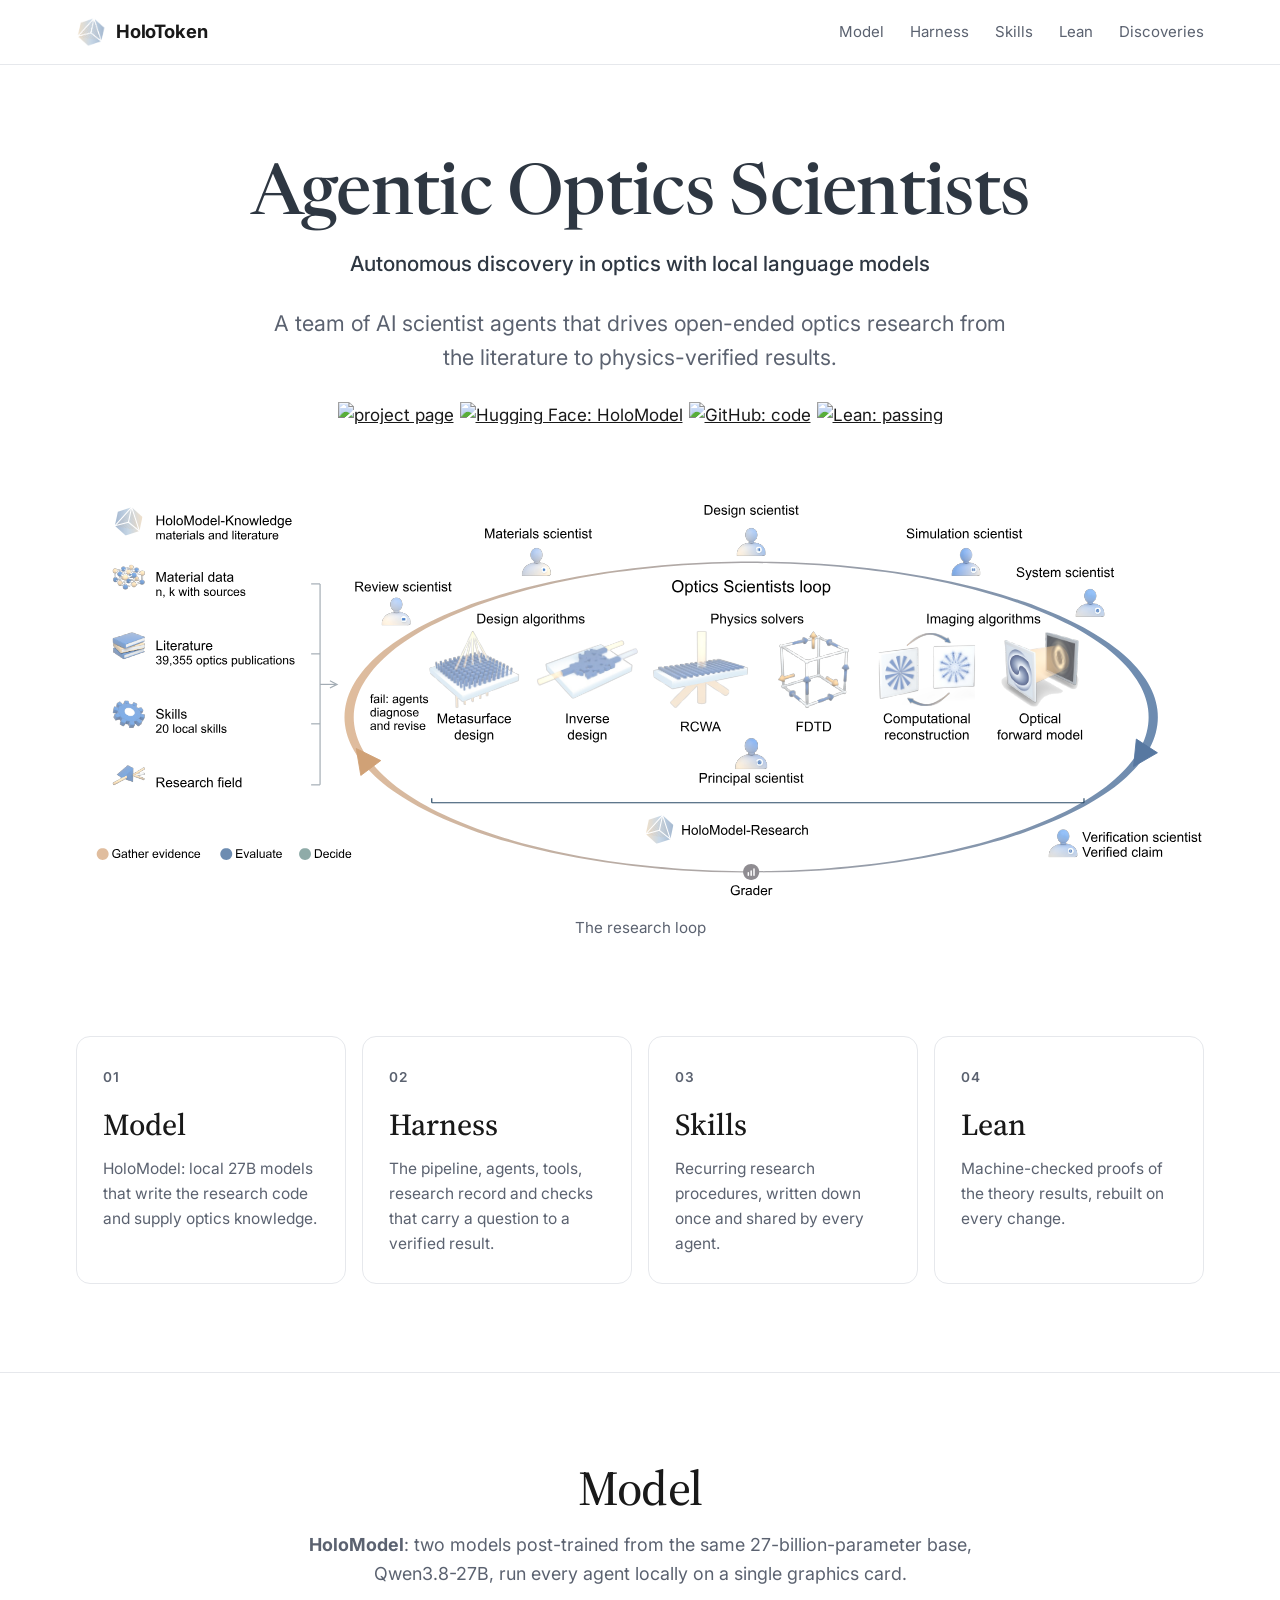
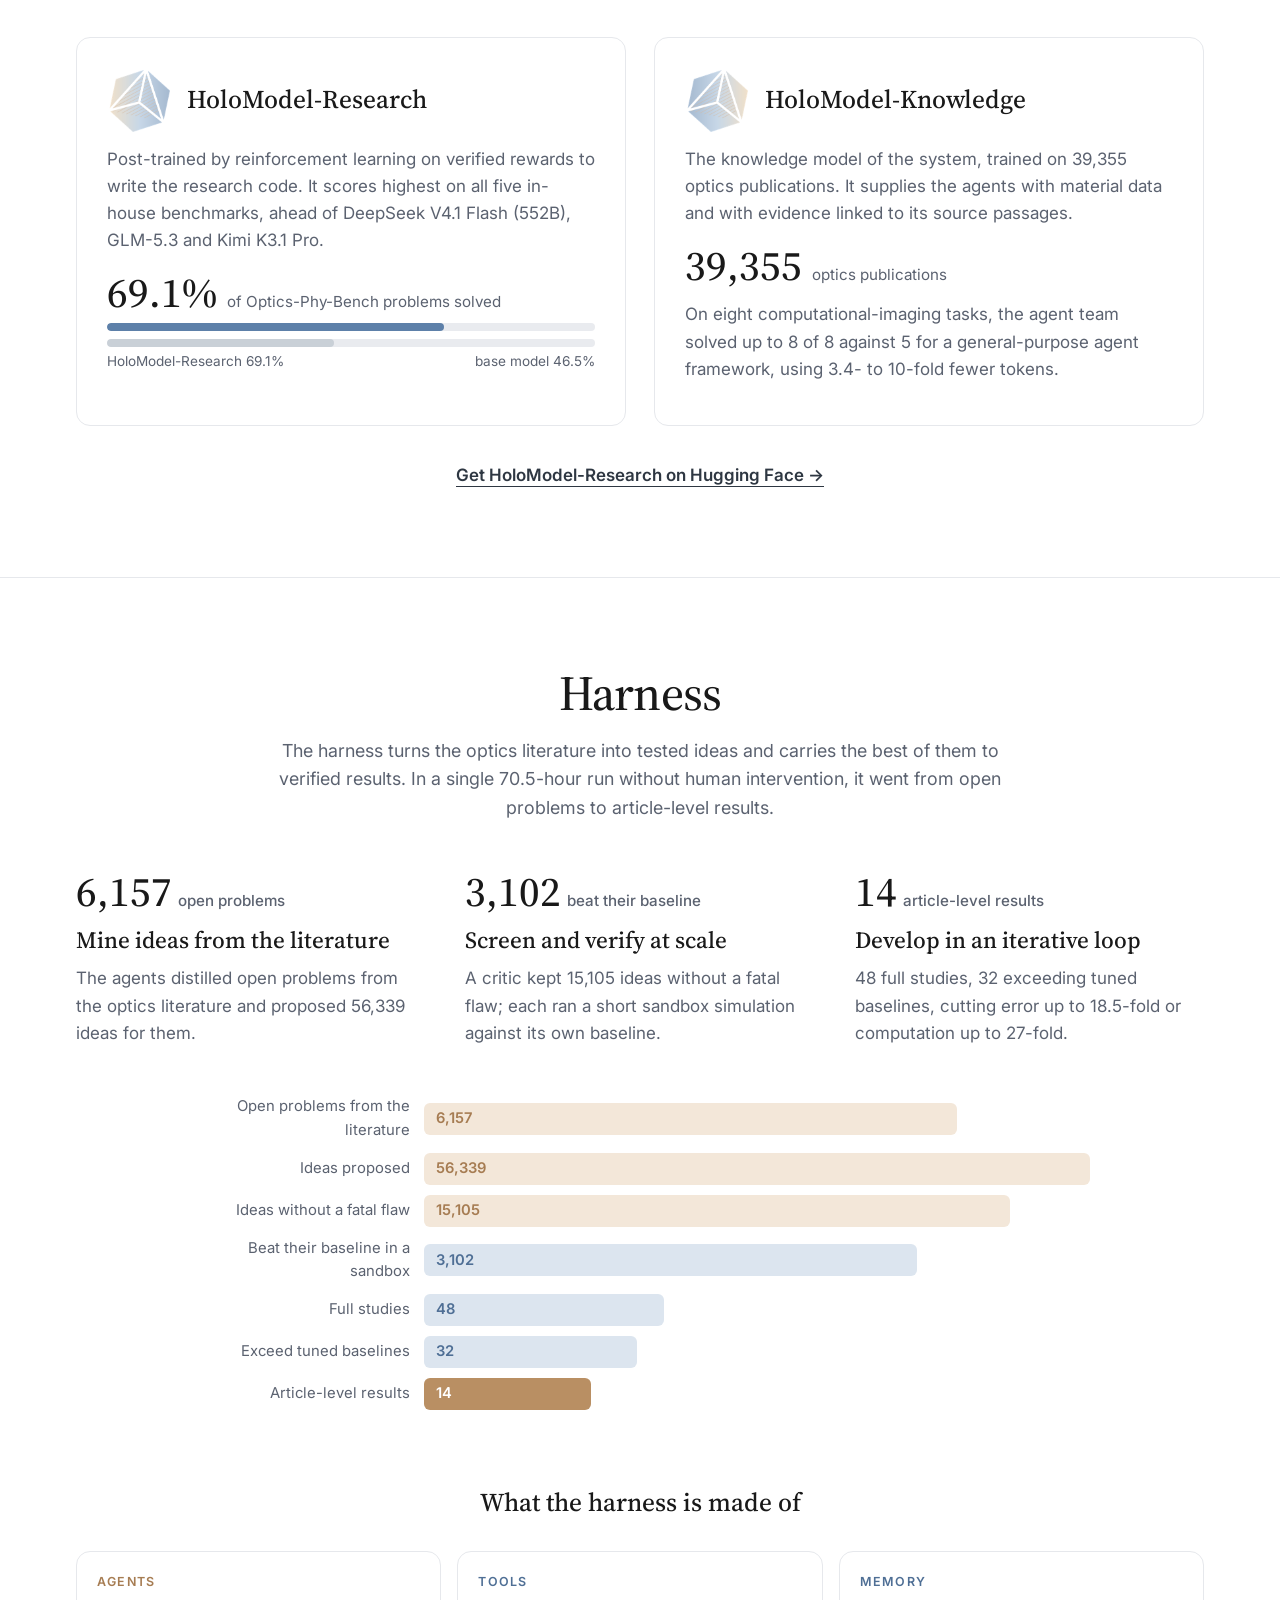
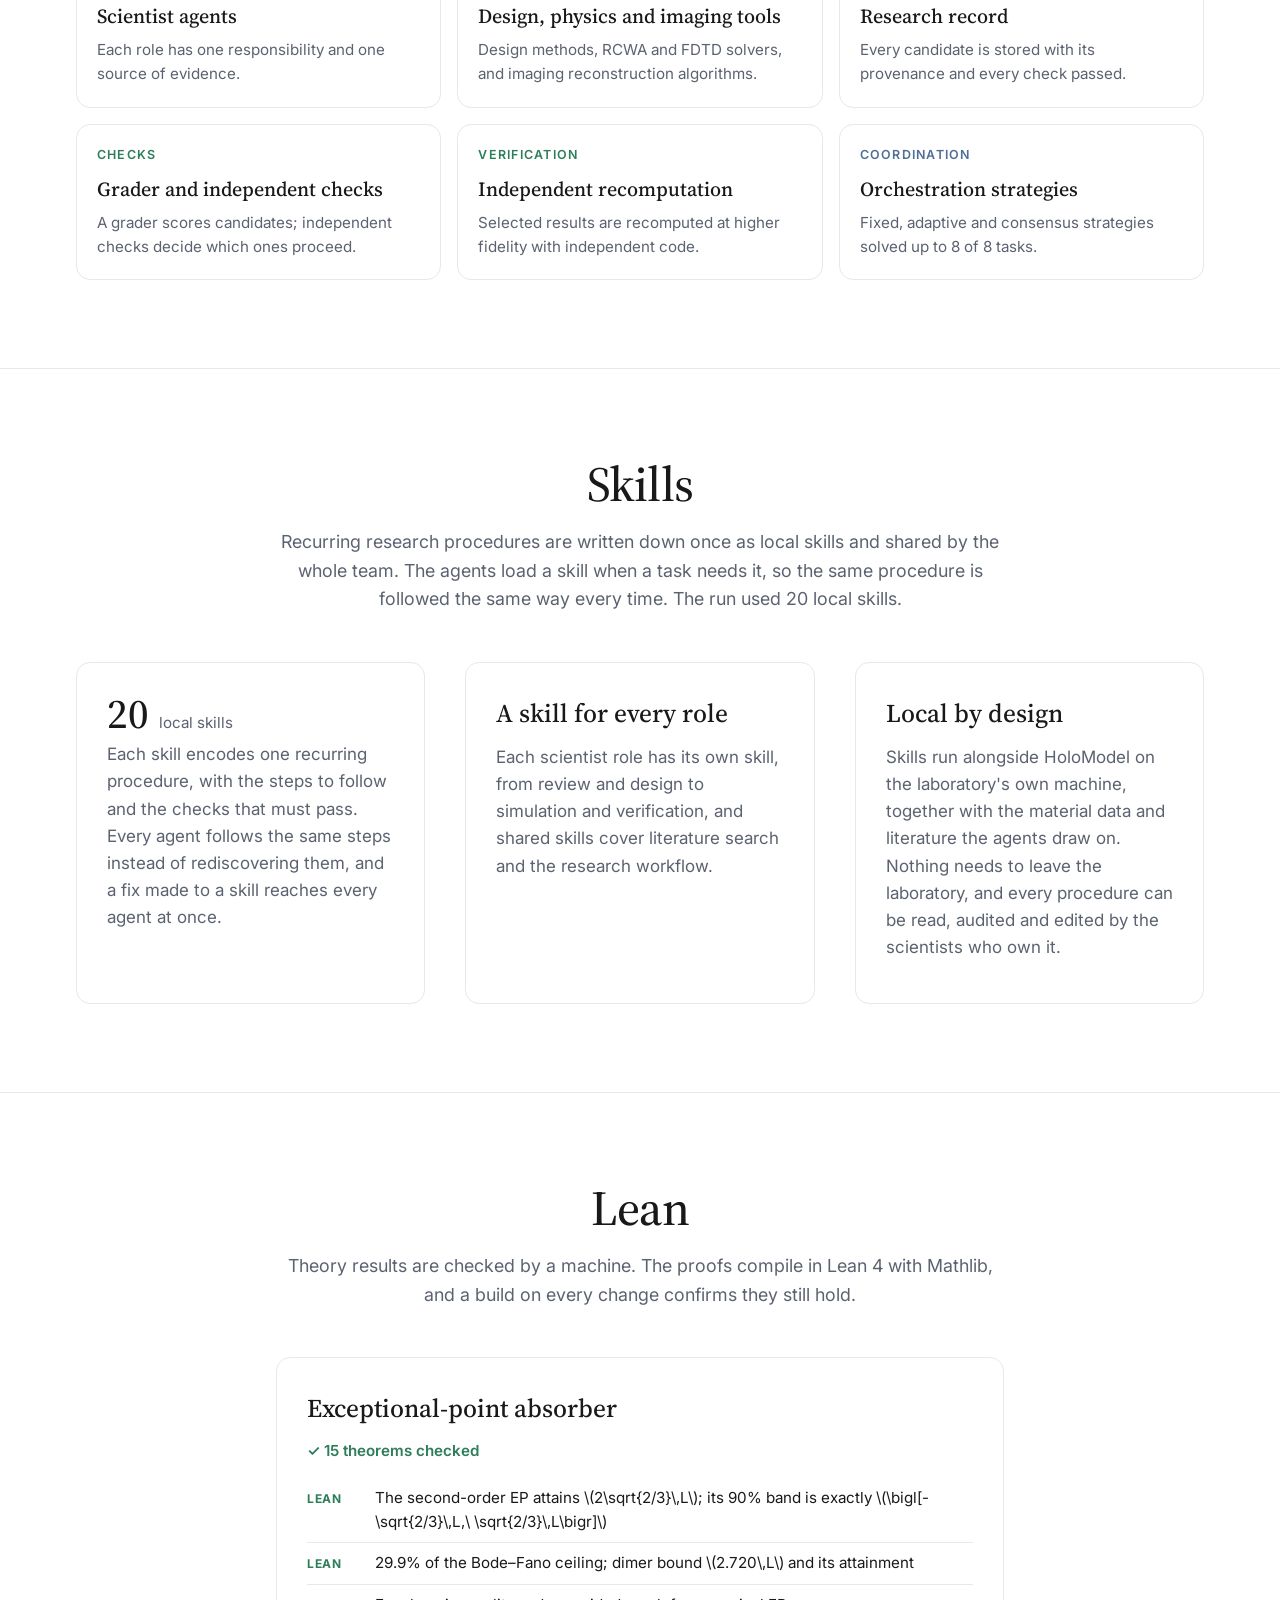
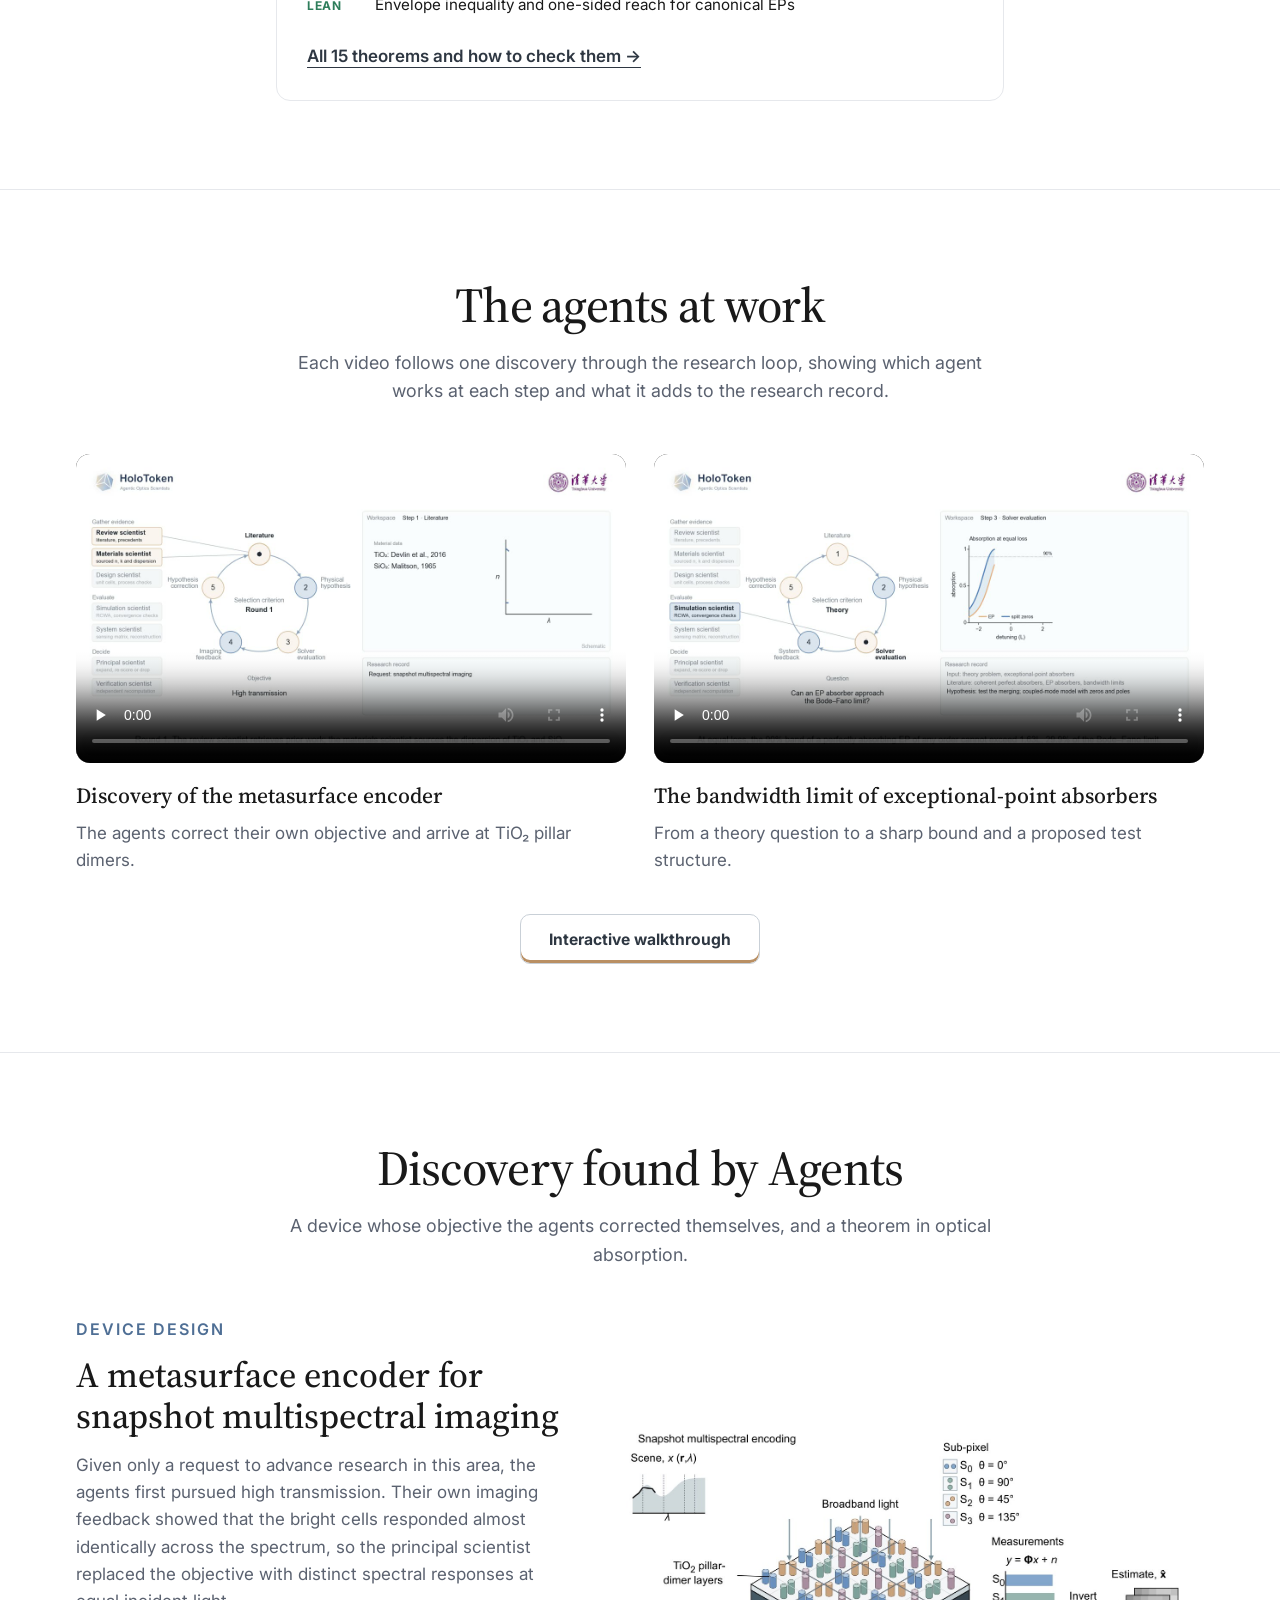
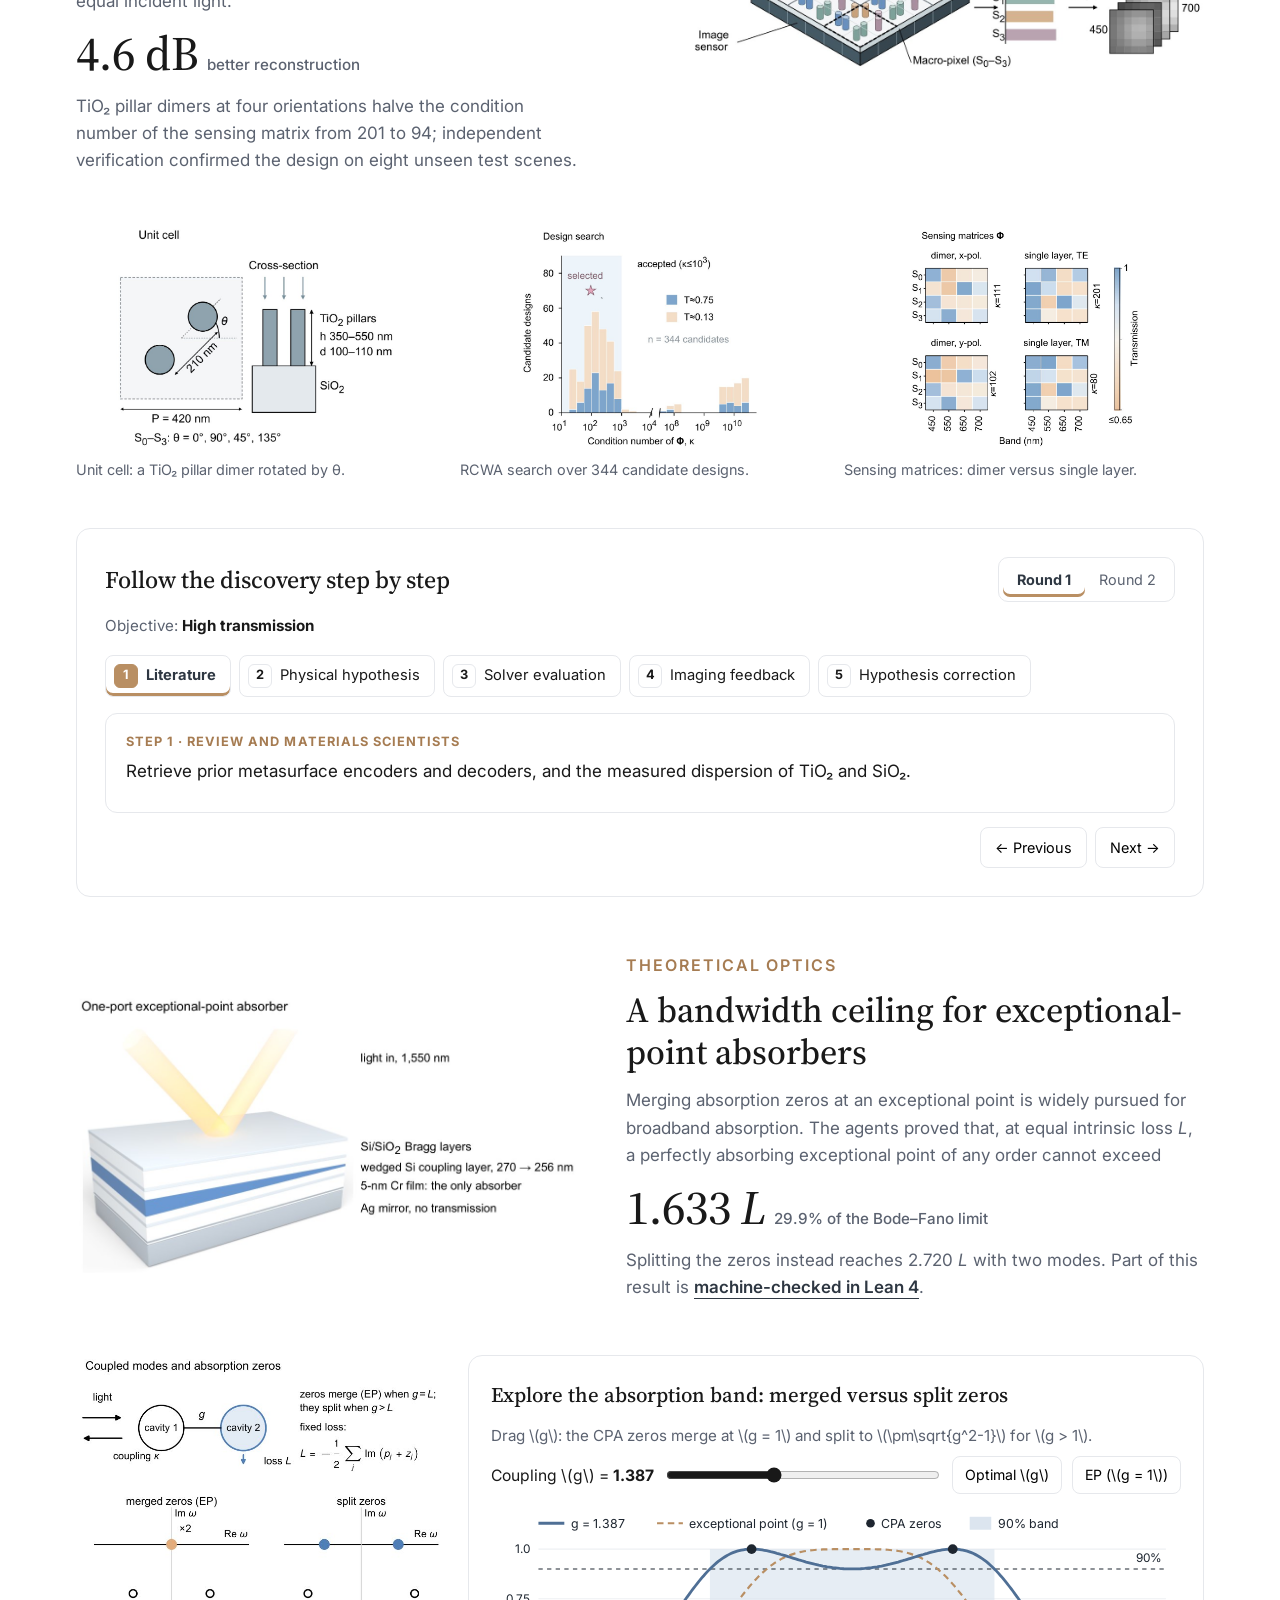
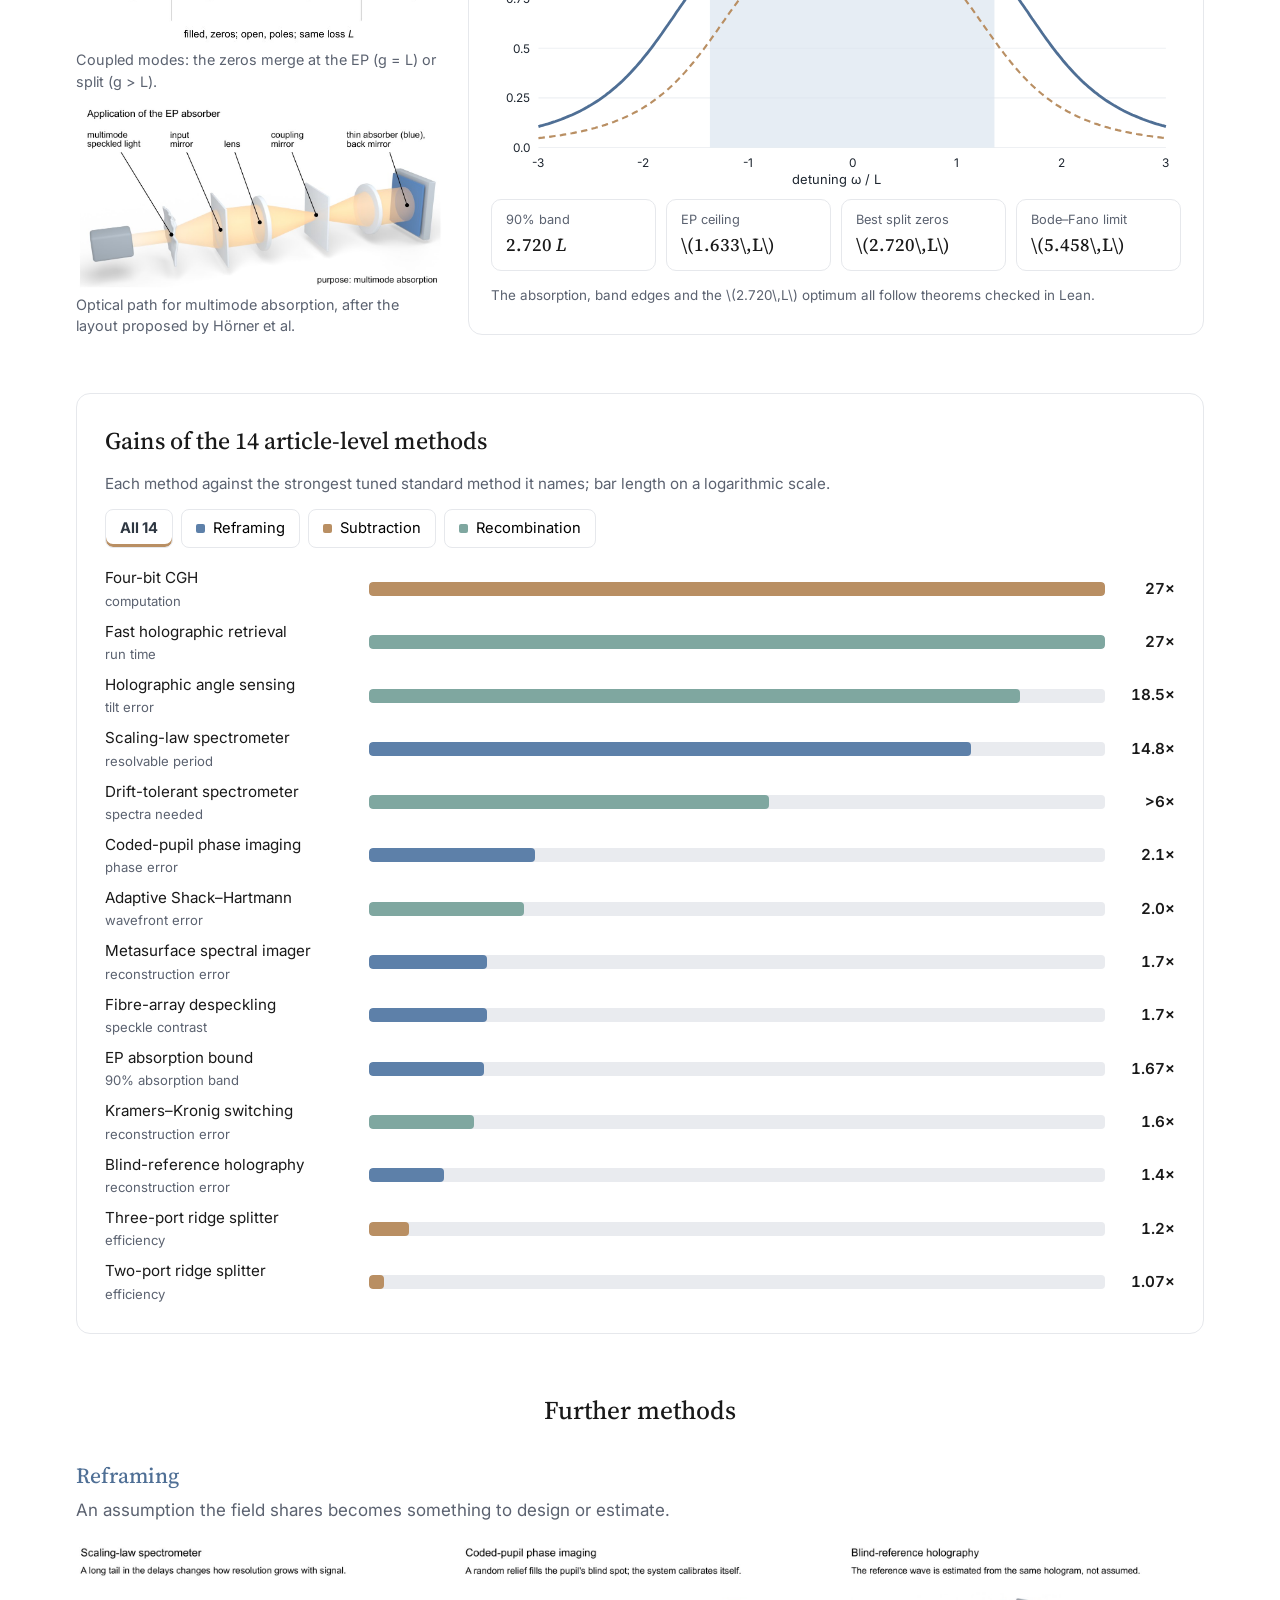
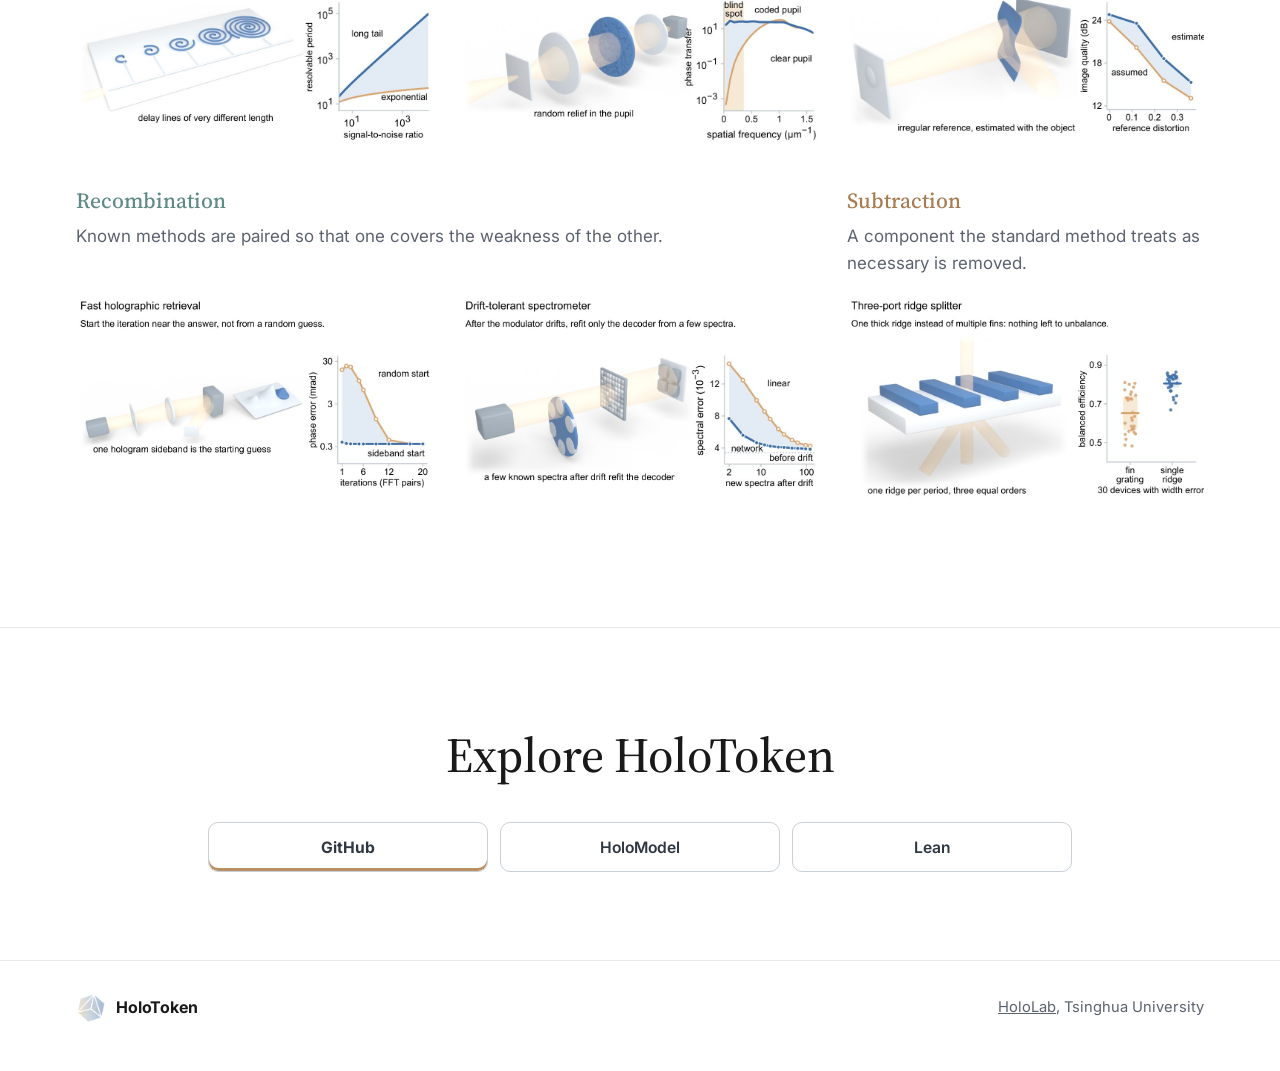
==== docs/index.html @ bbc4915b "Further methods: drop angle sensing; Recombination and Subtraction side by side" ====
<!doctype html>
<html lang="en">
<head>
<meta charset="utf-8">
<meta name="viewport" content="width=device-width, initial-scale=1">
<meta name="color-scheme" content="light">
<title>Agentic Optics Scientists · HoloToken</title>
<meta name="description" content="HoloToken: AI scientist agents, driven by local HoloModel language models, that carry open-ended optics research to physics-verified discoveries.">
<link rel="icon" type="image/png" href="assets/holotoken-mark.png">
<link rel="preconnect" href="https://fonts.googleapis.com">
<link rel="preconnect" href="https://fonts.gstatic.com" crossorigin>
<link href="https://fonts.googleapis.com/css2?family=Inter:wght@400;500;600;700;800&family=Source+Serif+4:opsz,wght@8..60,400;8..60,500;8..60,600&display=swap" rel="stylesheet">
<style>
  :root {
    --bg: #ffffff;
    --soft: #ffffff;
    --soft-2: #e9ebef;
    --line: #e6e8ec;
    --text: #191919;
    --muted: #5b6270;
    --blue: #4f6f95;
    --blue-soft: #dce5ef;
    --beige: #a67c52;
    --beige-soft: #f3e7d9;
    --green: #2e7d5b;
    --surface: #ffffff;
    --surface-2: #ffffff;
    --border: #e6e8ec;
    --radius: 18px;
    --shadow: none;
  }
  * { box-sizing: border-box; }
  html { scroll-behavior: smooth; }
  body {
    margin: 0; background: var(--bg); color: var(--text); overflow-wrap: break-word;
    font: 17px/1.6 Inter, -apple-system, BlinkMacSystemFont, "Segoe UI", Helvetica, Arial, sans-serif;
    -webkit-font-smoothing: antialiased;
  }
  a { color: inherit; }
  img { max-width: 100%; display: block; }
  .wrap { max-width: 1160px; margin: 0 auto; padding: 0 16px; }
  .narrow { max-width: 760px; margin: 0 auto; }
  .serif { font-family: "Source Serif 4", Georgia, serif; font-weight: 500; }

  /* nav */
  .nav { position: sticky; top: 0; z-index: 10; background: rgba(255,255,255,.92); backdrop-filter: blur(10px); -webkit-backdrop-filter: blur(10px); border-bottom: 1px solid var(--line); }
  .nav .wrap { display: flex; align-items: center; gap: 24px; height: 64px; }
  .brand { display: flex; align-items: center; gap: 10px; text-decoration: none; font-weight: 700; font-size: 1.15rem; letter-spacing: -.01em; }
  .brand img { width: 30px; height: 30px; }
  .nav-links { display: flex; gap: 26px; margin-left: auto; font-size: .94rem; align-items: center; }
  .nav-links a { color: var(--muted); text-decoration: none; }
  .nav-links a:hover { color: var(--text); }
  .nav-links .cta-sm { color: #fff; background: var(--text); padding: 8px 14px; border-radius: 8px; }
  @media (max-width: 860px) { .nav-links .opt { display: none; } }

  /* buttons */
  .btns { display: flex; flex-wrap: wrap; gap: 12px; justify-content: center; }
  .btn { display: inline-flex; align-items: center; gap: 8px; padding: 12px 20px; border-radius: 10px; font-weight: 600; font-size: .98rem; text-decoration: none; }
  .btn.dark { background: var(--text); color: #fff; }
  .btn.dark:hover { background: #333; }
  .btn.soft { background: var(--soft-2); color: var(--text); }
  .btn.soft:hover { background: #dfe2e7; }
  .link-arrow { font-weight: 600; text-decoration: none; border-bottom: 1px solid currentColor; padding-bottom: 1px; }

  /* hero */
  .hero { text-align: center; padding: 96px 0 40px; }
  .eyebrow { text-transform: uppercase; letter-spacing: .14em; font-size: 1rem; font-weight: 600; color: var(--beige); margin: 0 0 18px; }
  .hero h1 { font-family: "Source Serif 4", Georgia, serif; font-weight: 500; font-size: clamp(2.6rem, 6vw, 4.4rem); line-height: 1.06; letter-spacing: -.02em; margin: 0 auto 22px; max-width: 16ch; }
  .hero .sub { font-size: clamp(1.12rem, 2vw, 1.35rem); line-height: 1.55; color: var(--muted); max-width: 46rem; margin: 0 auto 14px; }
  .hero .sub strong { color: var(--text); font-weight: 600; }
  .badges { display: flex; flex-wrap: wrap; gap: 6px; justify-content: center; margin: 28px 0 0; }
  .badges img { height: 22px; width: auto; }
  .hero .btns { margin-top: 30px; }

  .showcase { padding: 24px 0 72px; }
  .showcase figure { margin: 0; }
  .showcase figcaption { color: var(--muted); font-size: .95rem; max-width: 52rem; margin: 18px auto 0; text-align: center; }

  /* sections */
  section.sec { padding: 88px 0; }
  section.sec.alt { background: var(--soft); }
  .sec-head { text-align: center; margin: 0 auto 48px; max-width: 46rem; }
  .sec-head h2 { font-family: "Source Serif 4", Georgia, serif; font-weight: 500; font-size: clamp(2rem, 4.2vw, 3.05rem); line-height: 1.12; letter-spacing: -.015em; margin: 0 0 16px; }
  .sec-head p { color: var(--muted); font-size: 1.12rem; margin: 0; }

  .cols3 { display: grid; grid-template-columns: repeat(3, 1fr); gap: 40px; }
  .cols2 { display: grid; grid-template-columns: repeat(2, 1fr); gap: 28px; }
  @media (max-width: 860px) { .cols3, .cols2 { grid-template-columns: 1fr; gap: 28px; } }
  .feat h3 { font-family: "Source Serif 4", Georgia, serif; font-weight: 500; font-size: 1.45rem; line-height: 1.25; margin: 0 0 10px; }
  .feat p { color: var(--muted); margin: 0; }
  .feat .num { font-family: "Source Serif 4", Georgia, serif; font-weight: 500; font-size: 2.6rem; line-height: 1; margin: 0 0 14px; color: var(--text); }
  .feat .num small { font-family: Inter, sans-serif; font-size: .95rem; color: var(--muted); font-weight: 500; margin-left: 6px; }

  .panel { background: var(--soft); border-radius: var(--radius); padding: 30px; }
  .alt .panel { background: #fff; }
  .panel h3 { font-family: "Source Serif 4", Georgia, serif; font-weight: 500; font-size: 1.6rem; margin: 0 0 10px; }
  .panel p { color: var(--muted); margin: 0 0 12px; }

  /* agents */
  .agents { display: grid; grid-template-columns: repeat(4, 1fr); gap: 16px; }
  @media (max-width: 960px) { .agents { grid-template-columns: repeat(2, 1fr); } }
  @media (max-width: 520px) { .agents { grid-template-columns: 1fr; } }
  .agent { background: #fff; border-radius: 14px; padding: 20px; }
  .agent .grp { font-size: .78rem; letter-spacing: .1em; text-transform: uppercase; font-weight: 600; margin-bottom: 8px; }
  .agent .grp.g1 { color: var(--beige); } .agent .grp.g2 { color: var(--blue); } .agent .grp.g3 { color: var(--green); }
  .agent h3 { font-family: "Source Serif 4", Georgia, serif; font-weight: 500; font-size: 1.25rem; margin: 0 0 6px; }
  .agent p { color: var(--muted); font-size: .95rem; margin: 0; }

  /* funnel */
  .funnel { display: grid; gap: 10px; margin: 48px auto 0; max-width: 900px; }
  .frow { display: grid; grid-template-columns: 220px 1fr; align-items: center; gap: 14px; }
  .frow .lab { font-size: .93rem; color: var(--muted); text-align: right; }
  .bar { height: 32px; border-radius: 6px; display: flex; align-items: center; padding: 0 12px; font-weight: 600; font-size: .92rem; white-space: nowrap; }
  .bar.screen { background: var(--beige-soft); color: var(--beige); }
  .bar.keep { background: var(--blue-soft); color: var(--blue); }
  .bar.final { background: var(--text); color: #fff; }
  @media (max-width: 620px) { .frow { grid-template-columns: 1fr; gap: 4px; } .frow .lab { text-align: left; } }

  /* models */
  .metric { display: flex; align-items: baseline; gap: 10px; margin: 18px 0 6px; flex-wrap: wrap; }
  .metric b { font-family: "Source Serif 4", Georgia, serif; font-weight: 500; font-size: 2.6rem; line-height: 1; }
  .metric span { color: var(--muted); font-size: .95rem; }
  .meter { height: 8px; border-radius: 4px; background: var(--soft-2); overflow: hidden; margin: 8px 0 4px; }
  .meter div { height: 100%; border-radius: 4px; }
  .mlab { display: flex; justify-content: space-between; font-size: .85rem; color: var(--muted); }

  /* discoveries */
  .story { display: grid; grid-template-columns: 1fr 1.15fr; gap: 48px; align-items: center; margin-bottom: 40px; }
  .story.rev .stxt { order: 2; }
  @media (max-width: 900px) { .story { grid-template-columns: 1fr; gap: 24px; } .story.rev .stxt { order: 0; } }
  .tag { display: block; font-size: 1rem; font-weight: 600; letter-spacing: .12em; text-transform: uppercase; margin-bottom: 12px; }
  .tag.dev { color: var(--blue); } .tag.theo { color: var(--beige); }
  .stxt h3 { font-family: "Source Serif 4", Georgia, serif; font-weight: 500; font-size: clamp(1.6rem, 3vw, 2.2rem); line-height: 1.18; margin: 0 0 14px; }
  .stxt p { color: var(--muted); margin: 0 0 14px; }
  .big { font-family: "Source Serif 4", Georgia, serif; font-weight: 500; font-size: 3rem; line-height: 1; margin: 8px 0 16px; }
  .big small { font-family: Inter, sans-serif; font-size: .95rem; font-weight: 500; color: var(--muted); margin-left: 8px; }
  .story figure { margin: 0; }

  /* interactive (reused) */
  .interactive { background: var(--soft); border-radius: var(--radius); padding: 28px; margin: 0 0 56px; }
  .ihead { display: flex; flex-wrap: wrap; gap: 12px; align-items: center; justify-content: space-between; margin-bottom: 12px; }
  .ihead h3 { margin: 0; font-family: "Source Serif 4", Georgia, serif; font-weight: 500; font-size: 1.5rem; }
  .interactive button { font: inherit; cursor: pointer; }
  .seg { display: inline-flex; background: var(--soft-2); border-radius: 10px; padding: 4px; }
  .seg button { border: 0; background: none; padding: 6px 14px; border-radius: 7px; font-size: .9rem; color: var(--muted); }
  .seg button.on { background: #fff; color: var(--text); font-weight: 600; }
  .objective { font-size: .95rem; color: var(--muted); margin: 0 0 16px; }
  .objective b { color: var(--text); }
  .steps { display: flex; flex-wrap: wrap; gap: 8px; margin-bottom: 16px; }
  .steps button { display: flex; align-items: center; gap: 8px; border: 0; background: #fff; border-radius: 8px; padding: 8px 14px 8px 8px; font-size: .92rem; color: var(--text); }
  .steps button i { font-style: normal; width: 24px; height: 24px; border-radius: 6px; display: grid; place-items: center; font-size: .8rem; font-weight: 700; background: var(--soft-2); }
  .steps button.on { background: var(--text); color: #fff; }
  .steps button.on i { background: #fff; color: var(--text); }
  .detail { background: #fff; border-radius: 12px; padding: 18px 20px; min-height: 100px; }
  .detail .who { font-size: .8rem; font-weight: 700; letter-spacing: .08em; text-transform: uppercase; color: var(--beige); margin-bottom: 6px; }
  .detail p { margin: 0; }
  .nav2 { display: flex; gap: 8px; justify-content: flex-end; margin-top: 14px; }
  .nav2 button { border: 0; background: var(--soft-2); border-radius: 8px; padding: 8px 14px; font-size: .9rem; }
  .note { color: var(--muted); font-size: .95rem; margin: 0 0 12px; }
  .note.small { font-size: .84rem; margin-top: 14px; }
  .note code { font-size: .8rem; background: #fff; padding: 1px 5px; border-radius: 4px; }
  .ctrl { display: flex; flex-wrap: wrap; gap: 10px; align-items: center; margin: 8px 0 12px; }
  .ctrl label { font-size: .98rem; min-width: 160px; }
  .ctrl input[type=range] { flex: 1 1 220px; accent-color: var(--text); }
  .ctrl button { border: 0; background: var(--soft-2); border-radius: 8px; padding: 7px 12px; font-size: .88rem; }
  #plot { width: 100%; height: auto; display: block; background: #fff; border-radius: 12px; }
  .readout { display: grid; grid-template-columns: repeat(4, 1fr); gap: 10px; margin-top: 12px; }
  .readout div { background: #fff; border-radius: 10px; padding: 10px 14px; }
  .readout > div > span { display: block; font-size: .8rem; color: var(--muted); }
  .readout b { font-family: "Source Serif 4", Georgia, serif; font-weight: 500; font-size: 1.35rem; }
  @media (max-width: 700px) { .readout { grid-template-columns: repeat(2, 1fr); } }
  .epgrid { display: grid; grid-template-columns: 1fr 2fr; gap: 28px 24px; align-items: start; margin: 8px 0 56px; }
  .epgrid .epleft { display: grid; gap: 14px; }
  .epgrid .pn img { height: auto; }
  .epgrid .pn figcaption { margin-top: 4px; }
  .epgrid .readout > div > span { white-space: nowrap; }
  .epgrid .note { margin-bottom: 6px; }
  .epgrid .interactive { margin: 0; padding: 22px; }
  .epgrid .ihead h3 { font-size: 1.3rem; }
  .epgrid .readout b { font-size: 1.15rem; }
  @media (max-width: 900px) { .epgrid { grid-template-columns: 1fr; } .epgrid .epleft { grid-template-columns: 1fr 1fr; } }
  @media (max-width: 560px) { .epgrid .epleft { grid-template-columns: 1fr; } .epgrid .readout { grid-template-columns: repeat(2, 1fr); } }
  .bars { margin-top: 14px; display: grid; gap: 6px; }
  .bars .br { display: grid; grid-template-columns: 170px 1fr; gap: 10px; align-items: center; font-size: .86rem; color: var(--muted); }
  .bars .bt { height: 12px; background: #fff; border-radius: 4px; overflow: hidden; }
  .bars .bt div { height: 100%; border-radius: 4px; transition: width .15s; }

  /* gains */
  .filters { display: flex; flex-wrap: wrap; gap: 8px; margin: 0 0 18px; }
  .filters button { font: inherit; font-size: .92rem; cursor: pointer; border: 0; background: var(--soft-2); border-radius: 8px; padding: 7px 14px; display: inline-flex; align-items: center; gap: 8px; }
  .filters button.on { background: var(--text); color: #fff; }
  .dot { width: 9px; height: 9px; border-radius: 2px; display: inline-block; }
  .dot.rf { background: #5d80a9; } .dot.sb { background: #b98f63; } .dot.rc { background: #7fa7a0; }
  .gains { display: grid; gap: 8px; }
  .grow { display: grid; grid-template-columns: minmax(160px, 250px) 1fr 56px; gap: 14px; align-items: center; font-size: .95rem; }
  .grow .gq { color: var(--muted); font-size: .82rem; display: block; }
  .gtrack { height: 14px; background: var(--soft-2); border-radius: 4px; overflow: hidden; }
  .gtrack div { height: 100%; border-radius: 4px; }
  .gtrack .rf { background: #5d80a9; } .gtrack .sb { background: #b98f63; } .gtrack .rc { background: #7fa7a0; }
  .grow .gv { font-weight: 600; text-align: right; font-variant-numeric: tabular-nums; }
  .grow.hide { display: none; }
  @media (max-width: 620px) { .grow { grid-template-columns: 1fr 48px; } .grow .gtrack { grid-column: 1 / -1; grid-row: 2; } }

  /* videos */
  video { width: 100%; border-radius: 14px; background: #000; display: block; }
  .vid h3 { font-family: "Source Serif 4", Georgia, serif; font-weight: 500; font-size: 1.35rem; margin: 16px 0 6px; }
  .vid p { color: var(--muted); margin: 0; }

  /* verification */
  .chips { display: flex; flex-wrap: wrap; gap: 4px 20px; margin: 6px 0 14px; font-size: .95rem; font-weight: 600; }
  .chip.ok { color: var(--green); } .chip.open { color: var(--blue); }
  .chip.ok::before { content: "\2713\00a0"; } .chip.open::before { content: "\25CB\00a0"; }
  .status { list-style: none; padding: 0; margin: 12px 0 18px; font-size: .95rem; }
  .status li { display: grid; grid-template-columns: 58px 1fr; gap: 10px; padding: 8px 0; border-top: 1px solid var(--line); }
  .status li:first-child { border-top: 0; }
  .status .s { font-size: .75rem; font-weight: 700; text-transform: uppercase; letter-spacing: .05em; padding-top: 3px; }
  .status .s.ok { color: var(--green); } .status .s.open { color: var(--blue); }
  .tlinks { display: flex; flex-wrap: wrap; gap: 18px; }
  .tlinks a { font-weight: 600; text-decoration: none; border-bottom: 1px solid currentColor; font-size: .95rem; }
  pre { background: #fff; border-radius: 10px; padding: 12px 14px; overflow-x: auto; font: .86rem/1.55 ui-monospace, SFMono-Regular, Menlo, Consolas, monospace; margin: 16px 0 0; }

  /* faq */
  details { border-top: 1px solid var(--line); padding: 20px 0; }
  details:last-of-type { border-bottom: 1px solid var(--line); }
  summary { cursor: pointer; list-style: none; font-family: "Source Serif 4", Georgia, serif; font-weight: 500; font-size: 1.3rem; display: flex; justify-content: space-between; gap: 16px; }
  summary::-webkit-details-marker { display: none; }
  summary::after { content: "+"; font-family: Inter, sans-serif; font-weight: 400; color: var(--muted); }
  details[open] summary::after { content: "\2212"; }
  details p { color: var(--muted); margin: 12px 0 0; }

  .final { text-align: center; }
  .final h2 { font-family: "Source Serif 4", Georgia, serif; font-weight: 500; font-size: clamp(2rem, 4.2vw, 3.05rem); margin: 0 0 28px; }

  .layers { display: grid; grid-template-columns: repeat(4, 1fr); gap: 16px; }
  @media (max-width: 960px) { .layers { grid-template-columns: repeat(2, 1fr); } }
  @media (max-width: 520px) { .layers { grid-template-columns: 1fr; } }
  .layer { display: block; text-decoration: none; padding: 26px; }
  .layer .ln { font-size: .85rem; font-weight: 600; color: var(--muted); letter-spacing: .08em; }
  .layer h3 { font-family: "Source Serif 4", Georgia, serif; font-weight: 500; font-size: 1.9rem; margin: 10px 0 8px; }
  .layer p { color: var(--muted); margin: 0; font-size: .97rem; }
  #layers { padding-top: 24px; }
  #harness .agents { grid-template-columns: repeat(3, 1fr); }
  @media (max-width: 960px) { #harness .agents { grid-template-columns: repeat(2, 1fr); } }
  @media (max-width: 520px) { #harness .agents { grid-template-columns: 1fr; } }
  .sub-h { font-family: "Source Serif 4", Georgia, serif; font-weight: 500; font-size: 1.6rem; text-align: center; margin: 72px 0 28px; }
  /* pure white everywhere: no fills, structure from thin rules only */
  section.sec, section.sec.alt, .panel, .alt .panel, .agent, .layer, .interactive, .detail, .readout div, #plot, .note code, pre { background: #fff !important; }
  .panel, .agent, .layer, .interactive { border: 1px solid var(--line); border-radius: 14px; }
  .layer:hover { border-color: #c9ced6; }
  .detail, .readout div { border: 1px solid var(--line); }
  section.sec + section.sec { border-top: 1px solid var(--line); }
  .btn.soft, .seg, .nav2 button, .ctrl button, .filters button { background: #fff !important; border: 1px solid var(--line) !important; }
  .steps button { background: #fff; border: 1px solid var(--line); }
  .steps button.on, .filters button.on { background: var(--text) !important; color: #fff; border-color: var(--text) !important; }
  .seg button.on { background: var(--text); color: #fff; }
  .steps button i { background: #fff; border: 1px solid var(--line); }
  .steps button.on i { background: #fff; color: var(--text); border-color: #fff; }
  .pgrid { display: grid; grid-template-columns: repeat(3, 1fr); gap: 28px 24px; margin: 8px 0 48px; }
  @media (max-width: 900px) { .pgrid { grid-template-columns: repeat(2, 1fr); } }
  @media (max-width: 560px) { .pgrid { grid-template-columns: 1fr; } }
  .pn { margin: 0; }
  .pn img { width: 100%; height: 220px; object-fit: contain; }
  .pn figcaption { color: var(--muted); font-size: .9rem; margin-top: 10px; line-height: 1.5; }
  .pn.wide { margin: -16px 0 48px; }
  .pn.wide img { height: auto; max-width: 760px; margin: 0 auto; }
  .pn.wide figcaption { text-align: center; }
  .mgrid { display: grid; grid-template-columns: repeat(3, 1fr); gap: 28px; margin: 0 0 40px; }
  @media (max-width: 960px) { .mgrid { grid-template-columns: repeat(2, 1fr); } }
  @media (max-width: 600px) { .mgrid { grid-template-columns: 1fr; } }
  .mgrid .pn img { height: auto; }
  .grprow { display: grid; grid-template-columns: repeat(3, 1fr); gap: 28px; }
  .grprow > div:first-child { grid-column: span 2; }
  .grprow .grp-p { min-height: 3.2em; }
  .mgrid.two { grid-template-columns: repeat(2, 1fr); }
  .mgrid.one { grid-template-columns: 1fr; }
  @media (max-width: 960px) { .grprow { grid-template-columns: 1fr; gap: 0; } .grprow > div:first-child { grid-column: auto; } .grprow .grp-p { min-height: 0; } .mgrid.one { grid-template-columns: repeat(2, 1fr); } }
  @media (max-width: 600px) { .mgrid.two, .mgrid.one { grid-template-columns: 1fr; } }
  .grp-h { font-family: "Source Serif 4", Georgia, serif; font-weight: 500; font-size: 1.35rem; margin: 0 0 4px; }
  .grp-h.rf { color: #4f6f95; } .grp-h.sb { color: #a67c52; } .grp-h.rc { color: #5f8b84; }
  .grp-p { color: var(--muted); margin: 0 0 20px; }
  .vtabs { display: flex; justify-content: center; gap: 8px; margin: 0 0 24px; flex-wrap: wrap; }
  .vtabs button { font: inherit; font-size: .95rem; cursor: pointer; background: #fff; border: 1px solid var(--line); border-radius: 8px; padding: 8px 16px; }
  .vtabs button.on { background: var(--text); color: #fff; border-color: var(--text); }
  .player { display: grid; grid-template-columns: 1.75fr 1fr; gap: 24px; align-items: start; }
  @media (max-width: 900px) { .player { grid-template-columns: 1fr; } }
  .now { border: 1px solid var(--line); border-radius: 12px; padding: 16px 18px; margin-top: 14px; min-height: 120px; }
  .now-step { font-size: .8rem; font-weight: 700; letter-spacing: .08em; text-transform: uppercase; color: var(--beige); margin-bottom: 6px; }
  .now p { margin: 0 0 8px; }
  .now-roles { display: flex; flex-wrap: wrap; gap: 6px 14px; font-size: .86rem; color: var(--blue); font-weight: 600; }
  .chapters { list-style: none; margin: 0; padding: 0; border: 1px solid var(--line); border-radius: 12px; max-height: 560px; overflow-y: auto; }
  .chapters li { display: grid; grid-template-columns: 52px 1fr; gap: 10px; padding: 12px 14px; border-top: 1px solid var(--line); cursor: pointer; font-size: .92rem; }
  .chapters li:first-child { border-top: 0; }
  .chapters li:hover { background: #fafbfc; }
  .chapters li.on { background: var(--text); color: #fff; }
  .chapters li.on .ct, .chapters li.on .cn { color: #c9cdd4; }
  .chapters .ct { color: var(--muted); font-variant-numeric: tabular-nums; }
  .chapters .cn { display: block; font-size: .76rem; font-weight: 700; letter-spacing: .06em; text-transform: uppercase; color: var(--beige); margin-bottom: 2px; }
  /* buttons: equal size, steel-blue scheme */
  .btn { box-sizing: border-box; justify-content: center; min-width: 240px; height: 50px; padding: 0 22px; border-radius: 10px; border: 1.5px solid transparent; font-weight: 600; }
  .btn.dark { background: #2E3742; border-color: #2E3742; color: #fff; }
  .btn.dark:hover { background: #46515e; border-color: #46515e; }
  .btn.soft { background: #fff !important; border: 1.5px solid #C9D0D7 !important; color: #2E3742; }
  .btn.soft:hover { background: #f4f5f7 !important; border-color: #9aa3ad !important; }
  .nav-links .cta-sm { background: #2E3742; }
  .nav-links .cta-sm:hover { background: #46515e; color: #fff; }
  .vtabs button.on, .steps button.on, .filters button.on, .seg button.on, .chapters li.on { background: #2E3742 !important; border-color: #2E3742 !important; color: #fff; }
  .link-arrow { color: #2E3742; }
  .final .btn { width: 280px; }
  @media (max-width: 560px) { .btns { flex-direction: column; align-items: center; } .btn { width: 100%; max-width: 320px; } }
  .hero h1.title { font-family: "Newsreader", Georgia, serif; font-weight: 500; font-size: clamp(2.4rem, 6vw, 4.4rem); line-height: 1.05; letter-spacing: -.01em; max-width: none; margin: 0 auto 14px; color: #2E3742; }
  .hero .subtitle { font-family: Inter, sans-serif; font-weight: 500; font-style: normal; font-size: clamp(1.05rem, 1.9vw, 1.3rem); line-height: 1.45; color: #2E3742; margin: 0 auto 28px; max-width: 50ch; }
  .mhead { display: flex; align-items: center; gap: 16px; margin-bottom: 14px; }
  .mhead img { width: 64px; height: 64px; object-fit: contain; flex: none; }
  .mhead h3 { margin: 0 !important; }
  /* selected state: version 2, underline marker */
  .vtabs button.on, .steps button.on, .filters button.on, .seg button.on { background: #fff !important; color: #2E3742 !important; border-color: #E6E8EC !important; box-shadow: inset 0 -3px 0 #B98F63; font-weight: 700; }
  .chapters li.on { background: #fff !important; color: #2E3742 !important; box-shadow: inset 4px 0 0 #B98F63; }
  .chapters li.on .ct { color: #5b6270 !important; }
  .chapters li.on .cn { color: #8a6a48 !important; }
  .steps button.on i { background: #B98F63 !important; color: #fff !important; border-color: #B98F63 !important; }
  /* highlights: version 2 language, no dark fills */
  .btn.dark { background: #fff !important; color: #2E3742 !important; border: 1.5px solid #C9D0D7 !important; box-shadow: inset 0 -3px 0 #B98F63; font-weight: 700; }
  .btn.dark:hover { background: #f7f8fa !important; }
  .btn.soft { font-weight: 600; }
  .nav-links .cta-sm { background: #fff !important; color: #2E3742 !important; border: 1.5px solid #C9D0D7; box-shadow: inset 0 -2px 0 #B98F63; font-weight: 600; }
  .nav-links .cta-sm:hover { background: #f7f8fa !important; color: #2E3742 !important; }
  .bar.final { background: #B98F63 !important; color: #fff !important; }
  footer { border-top: 1px solid var(--line); padding: 32px 0 48px; color: var(--muted); font-size: .92rem; }
  footer .wrap { display: flex; flex-wrap: wrap; gap: 16px; justify-content: space-between; align-items: center; }
  footer .brand { font-size: 1rem; color: var(--text); }
  @media (max-width: 400px) { .nav-links a:not(:last-child) { display: none; } }
</style>
<link href="https://fonts.googleapis.com/css2?family=Newsreader:opsz,wght@6..72,500&display=swap" rel="stylesheet">
<link rel="stylesheet" href="https://cdnjs.cloudflare.com/ajax/libs/KaTeX/0.16.11/katex.min.css">
<script defer src="https://cdnjs.cloudflare.com/ajax/libs/KaTeX/0.16.11/katex.min.js"></script>
<script defer src="https://cdnjs.cloudflare.com/ajax/libs/KaTeX/0.16.11/contrib/auto-render.min.js"
  onload="['lean','ep-explorer'].forEach(function(id){renderMathInElement(document.getElementById(id),{delimiters:[{left:'\\(',right:'\\)',display:false}],throwOnError:false})});window.epRender&&window.epRender()"></script>
<style>.status .katex{font-size:1.08em}</style>
</head>
<body>

<nav class="nav">
  <div class="wrap">
    <a class="brand" href="#top"><img src="assets/holotoken-mark.png" alt="">HoloToken</a>
    <div class="nav-links">
      <a class="opt" href="#model">Model</a>
      <a class="opt" href="#harness">Harness</a>
      <a class="opt" href="#skills">Skills</a>
      <a class="opt" href="#lean">Lean</a>
      <a class="opt" href="#discoveries">Discoveries</a>
    </div>
  </div>
</nav>

<header class="hero" id="top">
  <div class="wrap">
    <h1 class="title">Agentic Optics Scientists</h1>
    <p class="subtitle">Autonomous discovery in optics with local language models</p>
    <p class="sub">A team of AI scientist agents that drives open-ended optics research from the literature to physics-verified results.</p>
    <div class="badges">
      <a href="https://thuhololab.github.io/HoloToken/"><img src="https://img.shields.io/badge/project-page-1e2630?logo=googlechrome&amp;logoColor=white" alt="project page"></a>
      <a href="https://huggingface.co/HololabTHU/HoloModel-Research"><img src="https://img.shields.io/badge/%F0%9F%A4%97%20huggingface-HoloModel-ffd21e" alt="Hugging Face: HoloModel"></a>
      <a href="https://github.com/THUHoloLab/HoloToken"><img src="https://img.shields.io/badge/github-code-181717?logo=github&amp;logoColor=white" alt="GitHub: code"></a>
      <a href="https://github.com/THUHoloLab/HoloToken/actions/workflows/lean-ep-absorber.yml"><img src="https://img.shields.io/github/actions/workflow/status/THUHoloLab/HoloToken/lean-ep-absorber.yml?branch=main&amp;label=Lean" alt="Lean: passing"></a>
    </div>
  </div>
</header>

<section class="showcase">
  <div class="wrap">
    <figure>
      <img src="assets/fig/loop.svg" width="1037" height="377" style="display:block;width:100%;height:auto;margin:0 auto" alt="The HoloToken research loop: scientist agents, HoloModel-Knowledge supplying material data, literature and skills, design algorithms, physics solvers and imaging algorithms coded by HoloModel-Research, a grader and a verification scientist">
      <figcaption>The research loop</figcaption>
    </figure>
  </div>
</section>

<section class="sec" id="layers">
  <div class="wrap">
    <div class="layers">
      <a class="layer" href="#model"><span class="ln">01</span><h3>Model</h3><p>HoloModel: local 27B models that write the research code and supply optics knowledge.</p></a>
      <a class="layer" href="#harness"><span class="ln">02</span><h3>Harness</h3><p>The pipeline, agents, tools, research record and checks that carry a question to a verified result.</p></a>
      <a class="layer" href="#skills"><span class="ln">03</span><h3>Skills</h3><p>Recurring research procedures, written down once and shared by every agent.</p></a>
      <a class="layer" href="#lean"><span class="ln">04</span><h3>Lean</h3><p>Machine-checked proofs of the theory results, rebuilt on every change.</p></a>
    </div>
  </div>
</section>

<section class="sec" id="model">
  <div class="wrap">
    <div class="sec-head">
      <h2>Model</h2>
      <p><b>HoloModel</b>: two models post-trained from the same 27-billion-parameter base, Qwen3.8-27B, run every agent locally on a single graphics card.</p>
    </div>
    <div class="cols2">
      <div class="panel">
        <div class="mhead"><img src="assets/holomodel-research.png" alt="HoloModel-Research logo" width="64" height="64"><h3>HoloModel-Research</h3></div>
        <p>Post-trained by reinforcement learning on verified rewards to write the research code. It scores highest on all five in-house benchmarks, ahead of DeepSeek V4.1 Flash (552B), GLM-5.3 and Kimi K3.1 Pro.</p>
        <div class="metric"><b>69.1%</b><span>of Optics-Phy-Bench problems solved</span></div>
        <div class="meter"><div style="width:69.1%;background:#5D80A9"></div></div>
        <div class="meter"><div style="width:46.5%;background:#C9D0D7"></div></div>
        <div class="mlab"><span>HoloModel-Research 69.1%</span><span>base model 46.5%</span></div>
      </div>
      <div class="panel">
        <div class="mhead"><img src="assets/holomodel-knowledge.png" alt="HoloModel-Knowledge logo" width="64" height="64"><h3>HoloModel-Knowledge</h3></div>
        <p>The knowledge model of the system, trained on 39,355 optics publications. It supplies the agents with material data and with evidence linked to its source passages.</p>
        <div class="metric"><b>39,355</b><span>optics publications</span></div>
        <p style="margin-top:14px">On eight computational-imaging tasks, the agent team solved up to 8 of 8 against 5 for a general-purpose agent framework, using 3.4- to 10-fold fewer tokens.</p>
      </div>
    </div>
    <p style="text-align:center;margin:36px 0 0"><a class="link-arrow" href="https://huggingface.co/HololabTHU/HoloModel-Research">Get HoloModel-Research on Hugging Face →</a></p>
  </div>
</section>

<section class="sec" id="harness">
  <div class="wrap">
    <div class="sec-head">
      <h2>Harness</h2>
      <p>The harness turns the optics literature into tested ideas and carries the best of them to verified results. In a single 70.5-hour run without human intervention, it went from open problems to article-level results.</p>
    </div>
    <div class="cols3">
      <div class="feat">
        <div class="num">6,157<small>open problems</small></div>
        <h3>Mine ideas from the literature</h3>
        <p>The agents distilled open problems from the optics literature and proposed 56,339 ideas for them.</p>
      </div>
      <div class="feat">
        <div class="num">3,102<small>beat their baseline</small></div>
        <h3>Screen and verify at scale</h3>
        <p>A critic kept 15,105 ideas without a fatal flaw; each ran a short sandbox simulation against its own baseline.</p>
      </div>
      <div class="feat">
        <div class="num">14<small>article-level results</small></div>
        <h3>Develop in an iterative loop</h3>
        <p>48 full studies, 32 exceeding tuned baselines, cutting error up to 18.5-fold or computation up to 27-fold.</p>
      </div>
    </div>
    <div class="funnel" aria-label="Screening funnel">
      <div class="frow"><div class="lab">Open problems from the literature</div><div class="bar screen" style="width:80%">6,157</div></div>
      <div class="frow"><div class="lab">Ideas proposed</div><div class="bar screen" style="width:100%">56,339</div></div>
      <div class="frow"><div class="lab">Ideas without a fatal flaw</div><div class="bar screen" style="width:88%">15,105</div></div>
      <div class="frow"><div class="lab">Beat their baseline in a sandbox</div><div class="bar keep" style="width:74%">3,102</div></div>
      <div class="frow"><div class="lab">Full studies</div><div class="bar keep" style="width:36%">48</div></div>
      <div class="frow"><div class="lab">Exceed tuned baselines</div><div class="bar keep" style="width:32%">32</div></div>
      <div class="frow"><div class="lab">Article-level results</div><div class="bar final" style="width:25%">14</div></div>
    </div>
  
    <h3 class="sub-h">What the harness is made of</h3>
    <div class="agents">
      <div class="agent"><div class="grp g1">Agents</div><h3>Scientist agents</h3><p>Each role has one responsibility and one source of evidence.</p></div>
      <div class="agent"><div class="grp g2">Tools</div><h3>Design, physics and imaging tools</h3><p>Design methods, RCWA and FDTD solvers, and imaging reconstruction algorithms.</p></div>
      <div class="agent"><div class="grp g2">Memory</div><h3>Research record</h3><p>Every candidate is stored with its provenance and every check passed.</p></div>
      <div class="agent"><div class="grp g3">Checks</div><h3>Grader and independent checks</h3><p>A grader scores candidates; independent checks decide which ones proceed.</p></div>
      <div class="agent"><div class="grp g3">Verification</div><h3>Independent recomputation</h3><p>Selected results are recomputed at higher fidelity with independent code.</p></div>
      <div class="agent"><div class="grp g2">Coordination</div><h3>Orchestration strategies</h3><p>Fixed, adaptive and consensus strategies solved up to 8 of 8 tasks.</p></div>
    
  </div>
</section>

<section class="sec" id="skills">
  <div class="wrap">
    <div class="sec-head">
      <h2>Skills</h2>
      <p>Recurring research procedures are written down once as local skills and shared by the whole team. The agents load a skill when a task needs it, so the same procedure is followed the same way every time. The run used 20 local skills.</p>
    </div>
    <div class="cols3">
      <div class="panel">
        <div class="metric" style="margin-top:0"><b>20</b><span>local skills</span></div>
        <p>Each skill encodes one recurring procedure, with the steps to follow and the checks that must pass. Every agent follows the same steps instead of rediscovering them, and a fix made to a skill reaches every agent at once.</p>
      </div>
      <div class="panel">
        <h3>A skill for every role</h3>
        <p>Each scientist role has its own skill, from review and design to simulation and verification, and shared skills cover literature search and the research workflow.</p>
      </div>
      <div class="panel">
        <h3>Local by design</h3>
        <p>Skills run alongside HoloModel on the laboratory's own machine, together with the material data and literature the agents draw on. Nothing needs to leave the laboratory, and every procedure can be read, audited and edited by the scientists who own it.</p>
      </div>
    </div>
  </div>
</section>

<section class="sec" id="lean">
  <div class="wrap narrow">
    <div class="sec-head">
      <h2>Lean</h2>
      <p>Theory results are checked by a machine. The proofs compile in Lean 4 with Mathlib, and a build on every change confirms they still hold.</p>
    </div>
    <div class="panel">
        <h3>Exceptional-point absorber</h3>
        <div class="chips">
          <span class="chip ok">15 theorems checked</span>
          
          
        </div>
        <ul class="status">
          <li><span class="s ok">Lean</span><span>The second-order EP attains \(2\sqrt{2/3}\,L\); its 90% band is exactly \(\bigl[-\sqrt{2/3}\,L,\ \sqrt{2/3}\,L\bigr]\)</span></li>
          <li><span class="s ok">Lean</span><span>29.9% of the Bode–Fano ceiling; dimer bound \(2.720\,L\) and its attainment</span></li>
          <li><span class="s ok">Lean</span><span>Envelope inequality and one-sided reach for canonical EPs</span></li>
        </ul>
        <p style="margin:16px 0 0"><a class="link-arrow" href="lean.html">All 15 theorems and how to check them →</a></p>
      
  </div>
</section>

<section class="sec" id="videos">
  <div class="wrap">
    <div class="sec-head">
      <h2>The agents at work</h2>
      <p>Each video follows one discovery through the research loop, showing which agent works at each step and what it adds to the research record.</p>
    </div>
    <div class="cols2">
      <div class="vid">
        <video controls preload="none" poster="assets/video/metasurface-encoder.jpg"><source src="assets/video/metasurface-encoder.mp4" type="video/mp4"></video>
        <h3>Discovery of the metasurface encoder</h3>
        <p>The agents correct their own objective and arrive at TiO₂ pillar dimers.</p>
      </div>
      <div class="vid">
        <video controls preload="none" poster="assets/video/ep-absorber.jpg"><source src="assets/video/ep-absorber.mp4" type="video/mp4"></video>
        <h3>The bandwidth limit of exceptional-point absorbers</h3>
        <p>From a theory question to a sharp bound and a proposed test structure.</p>
      </div>
    </div>
    <p style="text-align:center;margin:40px 0 0"><a class="btn dark" href="videos.html">Interactive walkthrough</a></p>
  </div>
</section>

<section class="sec" id="discoveries">
  <div class="wrap">
    <div class="sec-head">
      <h2>Discovery found by Agents</h2>
      <p>A device whose objective the agents corrected themselves, and a theorem in optical absorption.</p>
    </div>

    <div class="story">
      <div class="stxt">
        <span class="tag dev">Device design</span>
        <h3>A metasurface encoder for snapshot multispectral imaging</h3>
        <p>Given only a request to advance research in this area, the agents first pursued high transmission. Their own imaging feedback showed that the bright cells responded almost identically across the spectrum, so the principal scientist replaced the objective with distinct spectral responses at equal incident light.</p>
        <div class="big">4.6 dB<small>better reconstruction</small></div>
        <p>TiO₂ pillar dimers at four orientations halve the condition number of the sensing matrix from 201 to 94; independent verification confirmed the design on eight unseen test scenes.</p>
      </div>
      <figure><img src="assets/fig/panels/enc_a.jpg" alt="Snapshot encoding with TiO2 pillar-dimer cells tiled as 2 by 2 macro-pixels" loading="lazy"></figure>
    </div>
    <div class="pgrid"><figure class="pn"><img src="assets/fig/panels/enc_b.jpg" alt="Unit cell: two TiO2 pillars 210 nm apart in a 420-nm cell, rotated by θ" loading="lazy"><figcaption>Unit cell: a TiO₂ pillar dimer rotated by θ.</figcaption></figure><figure class="pn"><img src="assets/fig/panels/enc_c.jpg" alt="RCWA search over 344 candidate designs; the star marks the selected set" loading="lazy"><figcaption>RCWA search over 344 candidate designs.</figcaption></figure><figure class="pn"><img src="assets/fig/panels/enc_e.jpg" alt="Transmission matrices of the dimer encoder and a single-layer baseline" loading="lazy"><figcaption>Sensing matrices: dimer versus single layer.</figcaption></figure></div>

    <div class="interactive" id="encoder-steps">
      <div class="ihead">
        <h3>Follow the discovery step by step</h3>
        <div class="seg" role="tablist">
          <button class="on" data-round="1">Round 1</button><button data-round="2">Round 2</button>
        </div>
      </div>
      <div class="objective">Objective: <b id="obj">High transmission</b></div>
      <div class="steps" role="tablist">
        <button class="on" data-step="0"><i>1</i>Literature</button>
        <button data-step="1"><i>2</i>Physical hypothesis</button>
        <button data-step="2"><i>3</i>Solver evaluation</button>
        <button data-step="3"><i>4</i>Imaging feedback</button>
        <button data-step="4"><i>5</i>Hypothesis correction</button>
      </div>
      <div class="detail">
        <div class="who" id="who"></div>
        <p id="what"></p>
      </div>
      <div class="nav2"><button id="prev">← Previous</button><button id="next">Next →</button></div>
    </div>

    <div class="story rev">
      <div class="stxt">
        <span class="tag theo">Theoretical optics</span>
        <h3>A bandwidth ceiling for exceptional-point absorbers</h3>
        <p>Merging absorption zeros at an exceptional point is widely pursued for broadband absorption. The agents proved that, at equal intrinsic loss <i>L</i>, a perfectly absorbing exceptional point of any order cannot exceed</p>
        <div class="big">1.633 <i>L</i><small>29.9% of the Bode–Fano limit</small></div>
        <p>Splitting the zeros instead reaches 2.720 <i>L</i> with two modes. Part of this result is <a class="link-arrow" href="#lean">machine-checked in Lean 4</a>.</p>
      </div>
      <figure><img src="assets/fig/panels/ep_a.jpg" alt="Proposed test structure: a silver-backed Si/SiO2 multilayer with a thin Cr absorber and a wedged Si coupling layer" loading="lazy"></figure>
    </div>
    <div class="epgrid">
      <div class="epleft"><figure class="pn"><img src="assets/fig/panels/ep_b.jpg" width="728" height="573" alt="Coupled modes: the zeros merge at the EP (g = L) or split (g > L)."><figcaption>Coupled modes: the zeros merge at the EP (g = L) or split (g > L).</figcaption></figure><figure class="pn"><img src="assets/fig/panels/ep_h.jpg" width="1152" height="575" alt="Optical path for multimode absorption"><figcaption>Optical path for multimode absorption, after the layout proposed by Hörner et al.</figcaption></figure></div>
    <div class="interactive" id="ep-explorer">
      <div class="ihead">
        <h3>Explore the absorption band: merged versus split zeros</h3>
      </div>
      <p class="note">Drag \(g\): the CPA zeros merge at \(g = 1\) and split to \(\pm\sqrt{g^2-1}\) for \(g > 1\).</p>
      <div class="ctrl">
        <label for="g">Coupling \(g\) = <b id="gval"></b></label>
        <input type="range" id="g" min="1" max="2" step="any">
        <button id="gopt">Optimal \(g\)</button><button id="gep">EP (\(g = 1\))</button>
      </div>
      <svg id="plot" viewBox="0 0 640 260" role="img" aria-label="Absorption versus detuning"></svg>
      <div class="readout">
        <div><span>90% band</span><b id="bw"></b></div>
        <div><span>EP ceiling</span><b>\(1.633\,L\)</b></div>
        <div><span>Best split zeros</span><b>\(2.720\,L\)</b></div>
        <div><span>Bode–Fano limit</span><b>\(5.458\,L\)</b></div>
      </div>
      <p class="note small">The absorption, band edges and the \(2.720\,L\) optimum all follow theorems checked in Lean.</p>
    </div>
    </div>

    <div class="interactive" style="background:#fff">
      <div class="ihead"><h3>Gains of the 14 article-level methods</h3></div>
      <p class="note">Each method against the strongest tuned standard method it names; bar length on a logarithmic scale.</p>
      <div class="filters" id="gain-filter">
      <button class="on" data-mode="all">All 14</button>
      <button data-mode="rf"><span class="dot rf"></span>Reframing</button>
      <button data-mode="sb"><span class="dot sb"></span>Subtraction</button>
      <button data-mode="rc"><span class="dot rc"></span>Recombination</button>
    </div>
    <div class="gains">
      <div class="grow" data-mode="sb"><div>Four-bit CGH<span class="gq">computation</span></div><div class="gtrack"><div class="sb" style="width:100%"></div></div><div class="gv">27×</div></div>
      <div class="grow" data-mode="rc"><div>Fast holographic retrieval<span class="gq">run time</span></div><div class="gtrack"><div class="rc" style="width:100%"></div></div><div class="gv">27×</div></div>
      <div class="grow" data-mode="rc"><div>Holographic angle sensing<span class="gq">tilt error</span></div><div class="gtrack"><div class="rc" style="width:88.5%"></div></div><div class="gv">18.5×</div></div>
      <div class="grow" data-mode="rf"><div>Scaling-law spectrometer<span class="gq">resolvable period</span></div><div class="gtrack"><div class="rf" style="width:81.8%"></div></div><div class="gv">14.8×</div></div>
      <div class="grow" data-mode="rc"><div>Drift-tolerant spectrometer<span class="gq">spectra needed</span></div><div class="gtrack"><div class="rc" style="width:54.4%"></div></div><div class="gv">&gt;6×</div></div>
      <div class="grow" data-mode="rf"><div>Coded-pupil phase imaging<span class="gq">phase error</span></div><div class="gtrack"><div class="rf" style="width:22.5%"></div></div><div class="gv">2.1×</div></div>
      <div class="grow" data-mode="rc"><div>Adaptive Shack–Hartmann<span class="gq">wavefront error</span></div><div class="gtrack"><div class="rc" style="width:21%"></div></div><div class="gv">2.0×</div></div>
      <div class="grow" data-mode="rf"><div>Metasurface spectral imager<span class="gq">reconstruction error</span></div><div class="gtrack"><div class="rf" style="width:16.1%"></div></div><div class="gv">1.7×</div></div>
      <div class="grow" data-mode="rf"><div>Fibre-array despeckling<span class="gq">speckle contrast</span></div><div class="gtrack"><div class="rf" style="width:16.1%"></div></div><div class="gv">1.7×</div></div>
      <div class="grow" data-mode="rf"><div>EP absorption bound<span class="gq">90% absorption band</span></div><div class="gtrack"><div class="rf" style="width:15.6%"></div></div><div class="gv">1.67×</div></div>
      <div class="grow" data-mode="rc"><div>Kramers–Kronig switching<span class="gq">reconstruction error</span></div><div class="gtrack"><div class="rc" style="width:14.3%"></div></div><div class="gv">1.6×</div></div>
      <div class="grow" data-mode="rf"><div>Blind-reference holography<span class="gq">reconstruction error</span></div><div class="gtrack"><div class="rf" style="width:10.2%"></div></div><div class="gv">1.4×</div></div>
      <div class="grow" data-mode="sb"><div>Three-port ridge splitter<span class="gq">efficiency</span></div><div class="gtrack"><div class="sb" style="width:5.5%"></div></div><div class="gv">1.2×</div></div>
      <div class="grow" data-mode="sb"><div>Two-port ridge splitter<span class="gq">efficiency</span></div><div class="gtrack"><div class="sb" style="width:2.1%"></div></div><div class="gv">1.07×</div></div>
      </div>
    </div>
    <h3 class="sub-h" style="margin-top:56px">Further methods</h3><h4 class="grp-h rf">Reframing</h4><p class="grp-p">An assumption the field shares becomes something to design or estimate.</p><div class="mgrid"><figure class="pn"><img src="assets/fig/panels/m_scaling.jpg" alt="Scaling-law spectrometer" loading="lazy"></figure><figure class="pn"><img src="assets/fig/panels/m_codedpupil.jpg" alt="Coded-pupil phase imaging" loading="lazy"></figure><figure class="pn"><img src="assets/fig/panels/m_blindref.jpg" alt="Blind-reference holography" loading="lazy"></figure></div><div class="grprow"><div><h4 class="grp-h rc">Recombination</h4><p class="grp-p">Known methods are paired so that one covers the weakness of the other.</p><div class="mgrid two"><figure class="pn"><img src="assets/fig/panels/m_fastholo.jpg" alt="Fast holographic retrieval" loading="lazy"></figure><figure class="pn"><img src="assets/fig/panels/m_drift.jpg" alt="Drift-tolerant spectrometer" loading="lazy"></figure></div></div><div><h4 class="grp-h sb">Subtraction</h4><p class="grp-p">A component the standard method treats as necessary is removed.</p><div class="mgrid one"><figure class="pn"><img src="assets/fig/panels/m_threeport.jpg" alt="Three-port ridge splitter" loading="lazy"></figure></div></div></div>
  </div>
</section>

<section class="sec final">
  <div class="wrap">
    <h2>Explore HoloToken</h2>
    <div class="btns">
      <a class="btn dark" href="https://github.com/THUHoloLab/HoloToken">GitHub</a>
      <a class="btn soft" href="https://huggingface.co/HololabTHU/HoloModel-Research">HoloModel</a>
      <a class="btn soft" href="lean.html">Lean</a>
    </div>
  </div>
</section>

<footer>
  <div class="wrap">
    <a class="brand" href="#top"><img src="assets/holotoken-mark.png" alt="">HoloToken</a>
    <span><a href="http://www.holoddd.com/" style="color:inherit">HoloLab</a>, Tsinghua University</span>
  </div>
</footer>

<script>
(function () {
  // encoder stepper
  var S = {
    1: { obj: "High transmission", steps: [
      ["Review and materials scientists", "Retrieve prior metasurface encoders and decoders, and the measured dispersion of TiO₂ and SiO₂."],
      ["Design scientist", "For a spectral filter the usual goal is high transmission, so the agents first propose bright, high-transmission cells."],
      ["Simulation scientist", "Rigorous coupled-wave analysis (RCWA) gives the transmission spectrum of every candidate cell."],
      ["System scientist", "Scenes reconstructed from simulated measurements reveal the problem: the cells are bright but respond almost identically across the spectrum, so different spectra give nearly the same measurements."],
      ["Principal scientist", "Replaces the objective: four distinct, well-conditioned states at equal incident light. The figure of merit moves from device transmission to reconstructed image quality."]]},
    2: { obj: "Distinct spectral responses at equal incident light", steps: [
      ["Review and materials scientists", "The research record keeps the sourced precedents and material dispersion; the new objective changes what the agents look for."],
      ["Design scientist", "Proposes pairs of TiO₂ pillars (dimers) at four orientations, tiled as 2 × 2 macro-pixels."],
      ["Simulation scientist", "An RCWA search over 344 candidate designs selects the set that halves the condition number κ of the sensing matrix, from 201 to 94."],
      ["System scientist", "Reconstruction from the four distinct states is 4.6 dB better."],
      ["Verification scientist", "Independently recomputes the encoder at higher numerical accuracy and on eight unseen test scenes, and confirms the design."]]}
  };
  var root = document.getElementById("encoder-steps");
  if (root) {
    var round = 1, step = 0;
    var rb = root.querySelectorAll(".seg button"), sb = root.querySelectorAll(".steps button");
    function draw() {
      rb.forEach(function (b) { b.classList.toggle("on", +b.dataset.round === round); });
      sb.forEach(function (b) { b.classList.toggle("on", +b.dataset.step === step); });
      document.getElementById("obj").textContent = S[round].obj;
      document.getElementById("who").textContent = "Step " + (step + 1) + " · " + S[round].steps[step][0];
      document.getElementById("what").textContent = S[round].steps[step][1];
    }
    rb.forEach(function (b) { b.onclick = function () { round = +b.dataset.round; step = 0; draw(); }; });
    sb.forEach(function (b) { b.onclick = function () { step = +b.dataset.step; draw(); }; });
    document.getElementById("next").onclick = function () { if (step < 4) step++; else if (round === 1) { round = 2; step = 0; } draw(); };
    document.getElementById("prev").onclick = function () { if (step > 0) step--; else if (round === 2) { round = 1; step = 4; } draw(); };
    draw();
  }

  // EP explorer (L = 1): |r|^2 = u^2/(u^2 + 4g^2), u = w^2 - (g^2 - 1)
  var gIn = document.getElementById("g");
  if (gIn) {
    var GOPT = (1 + Math.sqrt(10)) / 3, svg = document.getElementById("plot");
    var W = 640, H = 260, m = { l: 44, r: 14, t: 40, b: 36 }, X0 = -3, X1 = 3;
    function xs(w) { return m.l + (w - X0) / (X1 - X0) * (W - m.l - m.r); }
    function ys(a) { return m.t + (1 - a) * (H - m.t - m.b); }
    function A(w, g) { var u = w * w - (g * g - 1); return 4 * g * g / (u * u + 4 * g * g); }
    function band(g) {
      var a2 = g * g - 1, hi = Math.sqrt(a2 + 2 * g / 3), lo2 = a2 - 2 * g / 3;
      return lo2 <= 0 ? [-hi, hi] : [Math.sqrt(lo2), hi];
    }
    function path(g) {
      var d = "";
      for (var i = 0; i <= 300; i++) { var w = X0 + (X1 - X0) * i / 300; d += (i ? "L" : "M") + xs(w).toFixed(1) + " " + ys(A(w, g)).toFixed(1); }
      return d;
    }
    function render() {
      var g = +gIn.value, b = band(g), B = b[1] - b[0];
      document.getElementById("gval").textContent = g.toFixed(3);
      document.getElementById("bw").innerHTML = window.katex ? katex.renderToString(B.toFixed(3) + "\\,L") : B.toFixed(3) + " <i>L</i>";
      var s = "";
      for (var k = 0; k <= 4; k++) { var yv = k / 4; s += '<line x1="' + m.l + '" x2="' + (W - m.r) + '" y1="' + ys(yv) + '" y2="' + ys(yv) + '" stroke="#eef0f3"/><text x="' + (m.l - 8) + '" y="' + (ys(yv) + 4) + '" font-size="11" text-anchor="end" fill="#1e2630">' + yv.toFixed(2).replace(/0$/, "") + '</text>'; }
      for (var x = -3; x <= 3; x++) s += '<text x="' + xs(x) + '" y="' + (H - m.b + 18) + '" font-size="11" text-anchor="middle" fill="#1e2630">' + x + '</text>';
      s += '<text x="' + (W / 2) + '" y="' + (H - 2) + '" font-size="12" text-anchor="middle" fill="#1e2630">detuning ω / L</text>';
      s += '<rect x="' + xs(b[0]) + '" y="' + m.t + '" width="' + (xs(b[1]) - xs(b[0])) + '" height="' + (H - m.t - m.b) + '" fill="#dce5ef" opacity=".7"/>';
      if (b[0] > 0) s += '<rect x="' + xs(-b[1]) + '" y="' + m.t + '" width="' + (xs(-b[0]) - xs(-b[1])) + '" height="' + (H - m.t - m.b) + '" fill="#dce5ef" opacity=".35"/>';
      s += '<line x1="' + m.l + '" x2="' + (W - m.r) + '" y1="' + ys(0.9) + '" y2="' + ys(0.9) + '" stroke="#1e2630" stroke-dasharray="4 4"/><text x="' + (W - m.r - 4) + '" y="' + (ys(0.9) - 6) + '" font-size="11" text-anchor="end" fill="#1e2630">90%</text>';
      if (Math.abs(g - 1) > 1e-6) s += '<path d="' + path(1) + '" fill="none" stroke="#b98f63" stroke-width="2" stroke-dasharray="6 4"/>';
      s += '<path d="' + path(g) + '" fill="none" stroke="#4f6f95" stroke-width="2.6"/>';
      var z = Math.sqrt(g * g - 1);
      [z, -z].forEach(function (zz) { s += '<circle cx="' + xs(zz) + '" cy="' + ys(1) + '" r="4.5" fill="#1e2630"/>'; });
      var ly = 16, lx = m.l;
      s += '<g font-size="11.5" fill="#1e2630"><line x1="' + lx + '" x2="' + (lx + 24) + '" y1="' + ly + '" y2="' + ly + '" stroke="#4f6f95" stroke-width="2.6"/><text x="' + (lx + 30) + '" y="' + (ly + 4) + '">g = ' + g.toFixed(3) + '</text>';
      lx += 110;
      if (Math.abs(g - 1) > 1e-6) { s += '<line x1="' + lx + '" x2="' + (lx + 24) + '" y1="' + ly + '" y2="' + ly + '" stroke="#b98f63" stroke-width="2" stroke-dasharray="6 4"/><text x="' + (lx + 30) + '" y="' + (ly + 4) + '">exceptional point (g = 1)</text>'; lx += 190; }
      s += '<circle cx="' + (lx + 8) + '" cy="' + ly + '" r="4" fill="#1e2630"/><text x="' + (lx + 18) + '" y="' + (ly + 4) + '">CPA zeros</text>';
      s += '<rect x="' + (lx + 100) + '" y="' + (ly - 6) + '" width="20" height="12" fill="#dce5ef"/><text x="' + (lx + 126) + '" y="' + (ly + 4) + '">90% band</text></g>';
      svg.innerHTML = s;
      var rows = [["This absorber", B, "#4f6f95"], ["EP ceiling", 1.633, "#b98f63"], ["Best dimer", 2.720, "#7fa7a0"], ["Bode–Fano limit", 5.458, "#7D8792"]];
      var barsEl = document.getElementById("bars"); if (barsEl) barsEl.innerHTML = rows.map(function (r) {
        return '<div class="br"><span>' + r[0] + ' · ' + r[1].toFixed(3) + ' L</span><div class="bt"><div style="width:' + (r[1] / 5.458 * 100).toFixed(1) + '%;background:' + r[2] + '"></div></div></div>';
      }).join("");
    }
    gIn.value = GOPT;
    gIn.oninput = render;
    window.epRender = render;
    document.getElementById("gopt").onclick = function () { gIn.value = GOPT; render(); };
    document.getElementById("gep").onclick = function () { gIn.value = 1; render(); };
    render();
  }

  // gains filter
  var gf = document.getElementById("gain-filter");
  if (gf) gf.querySelectorAll("button").forEach(function (b) {
    b.onclick = function () {
      gf.querySelectorAll("button").forEach(function (x) { x.classList.toggle("on", x === b); });
      document.querySelectorAll(".grow").forEach(function (r) { r.classList.toggle("hide", b.dataset.mode !== "all" && r.dataset.mode !== b.dataset.mode); });
    };
  });
})();
</script>

</body>
</html>
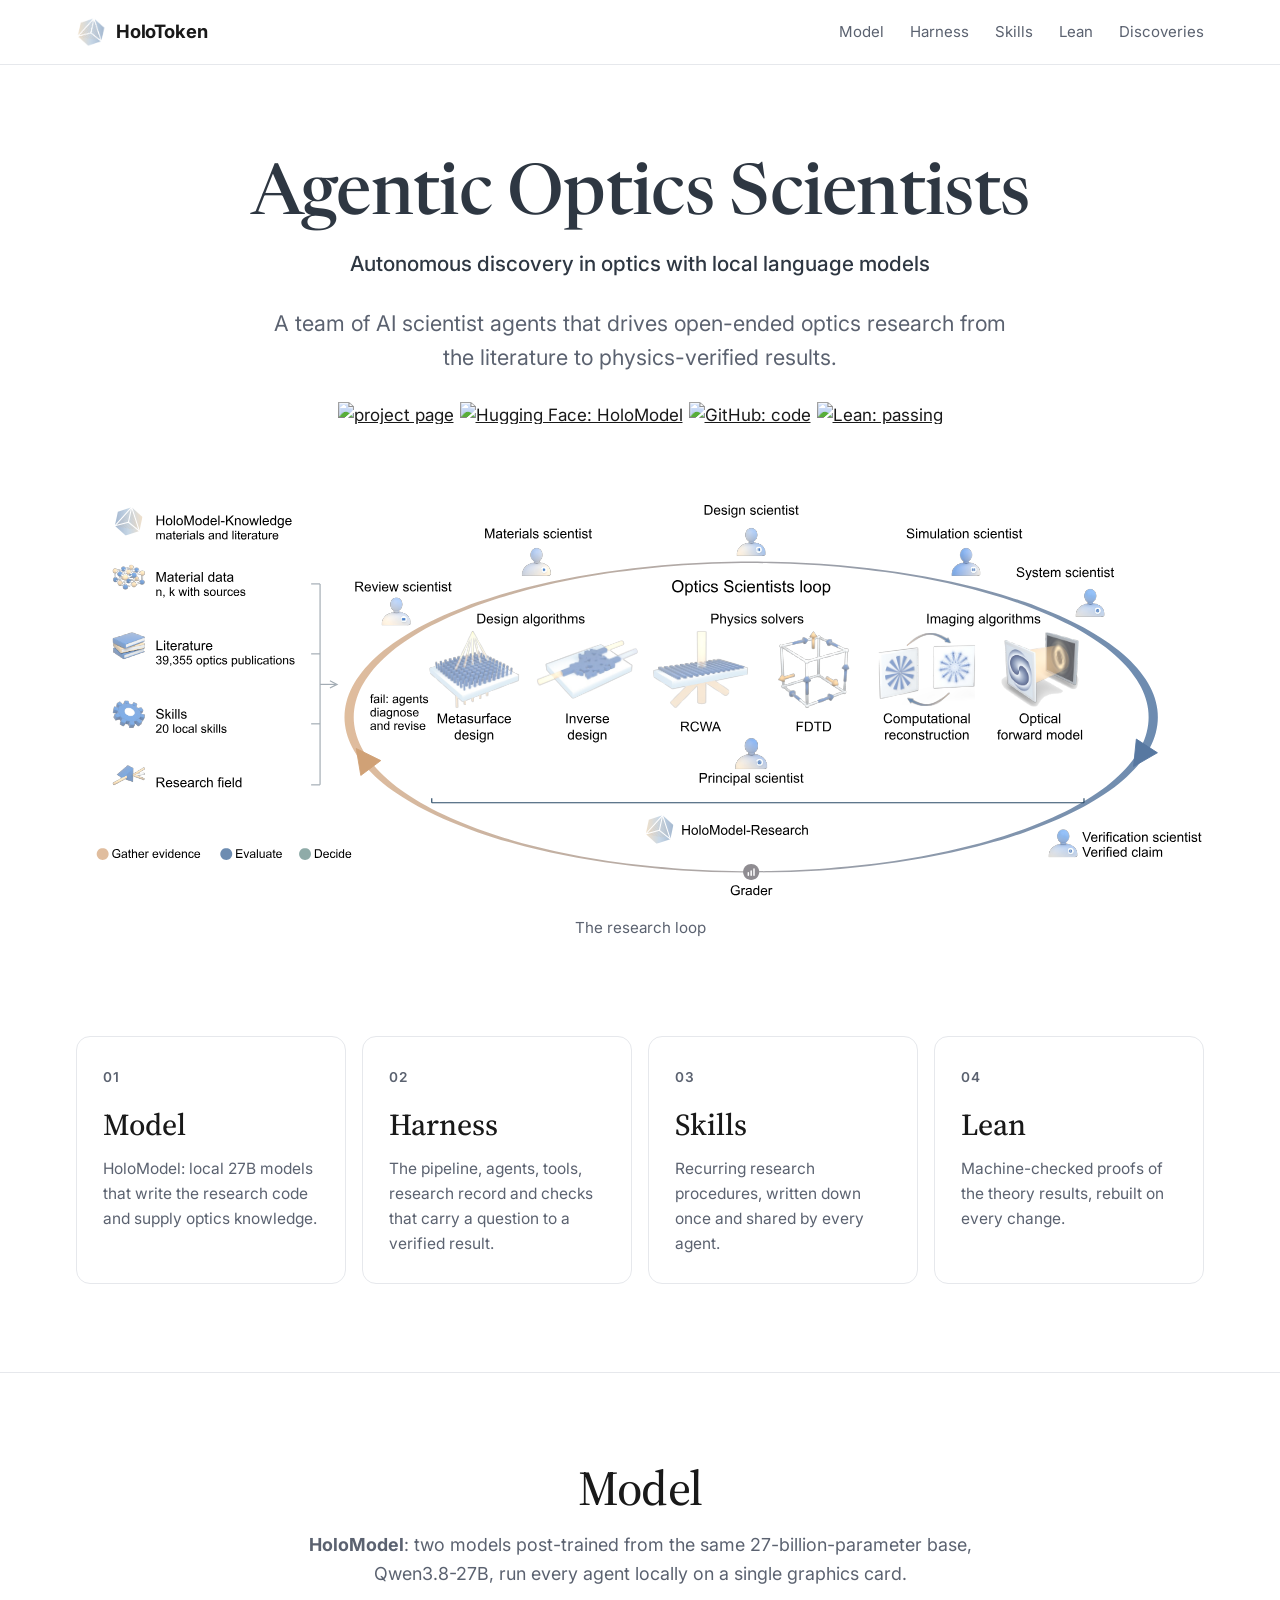
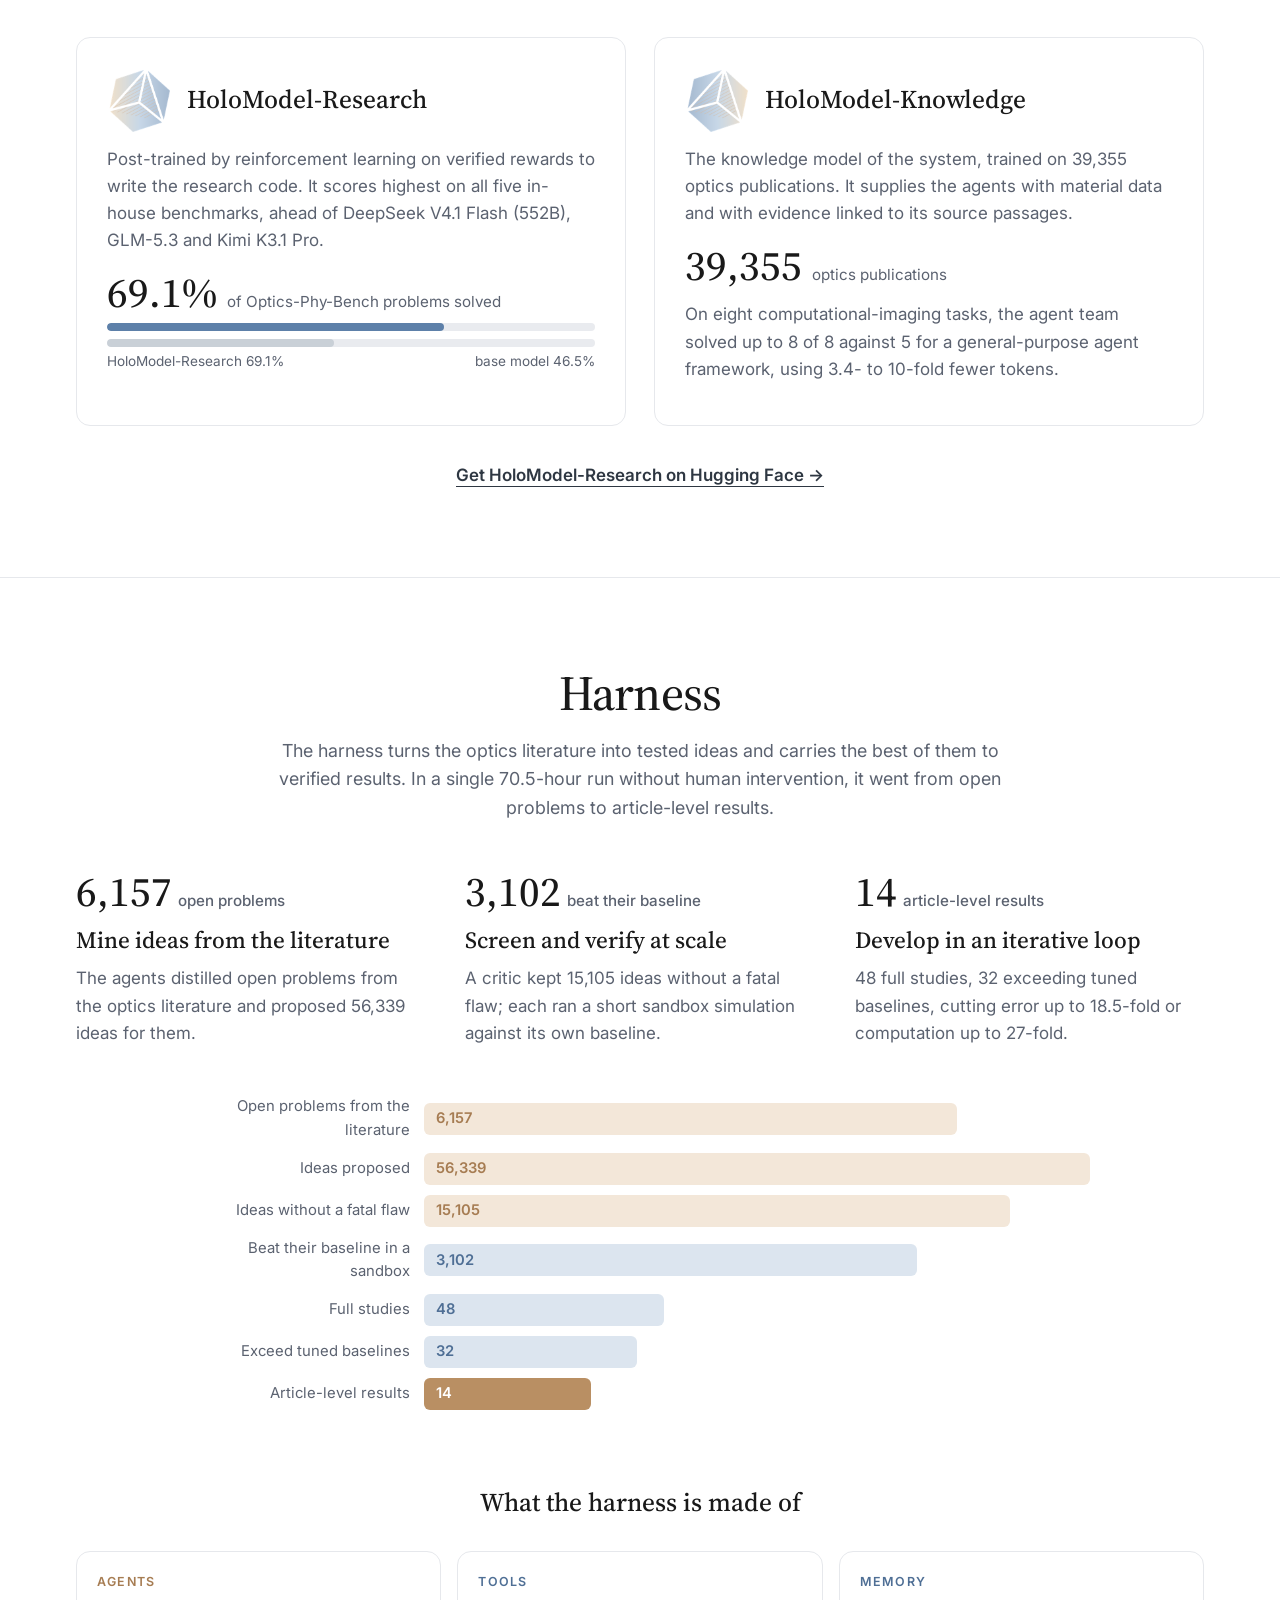
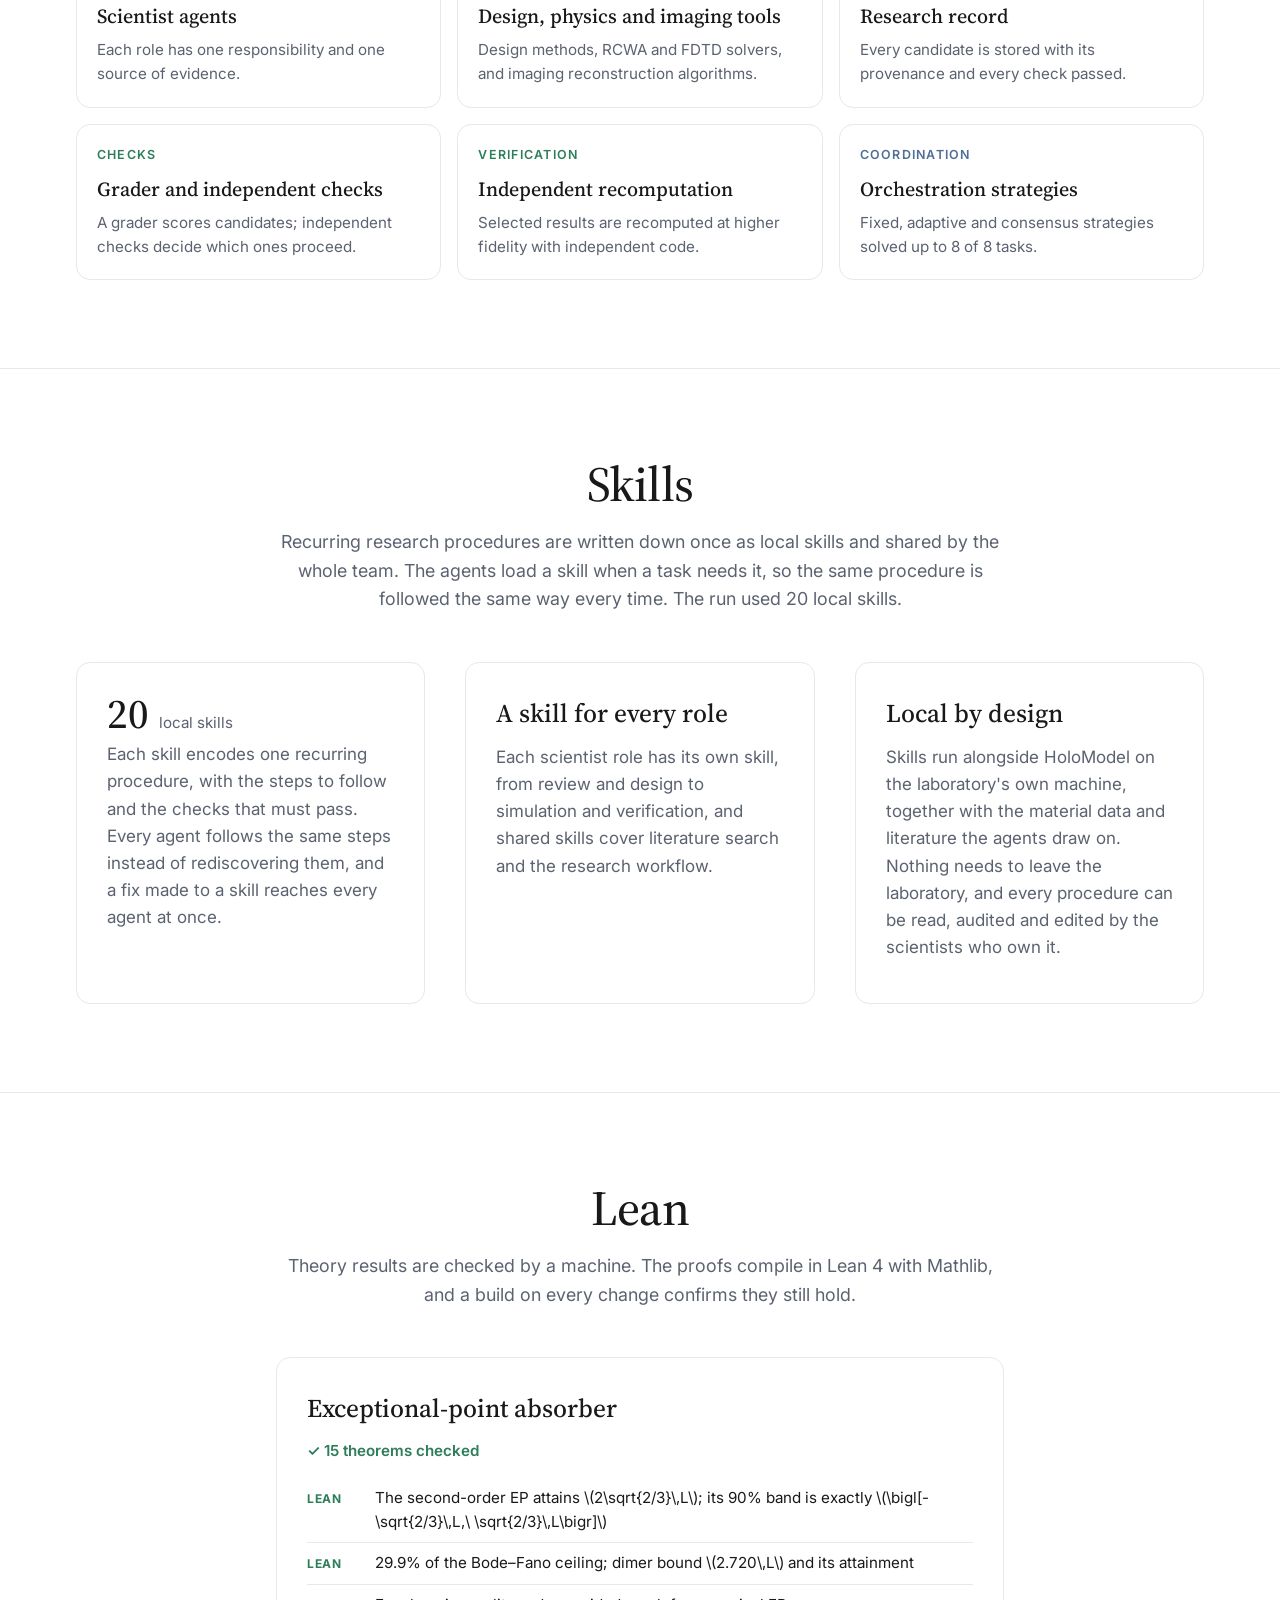
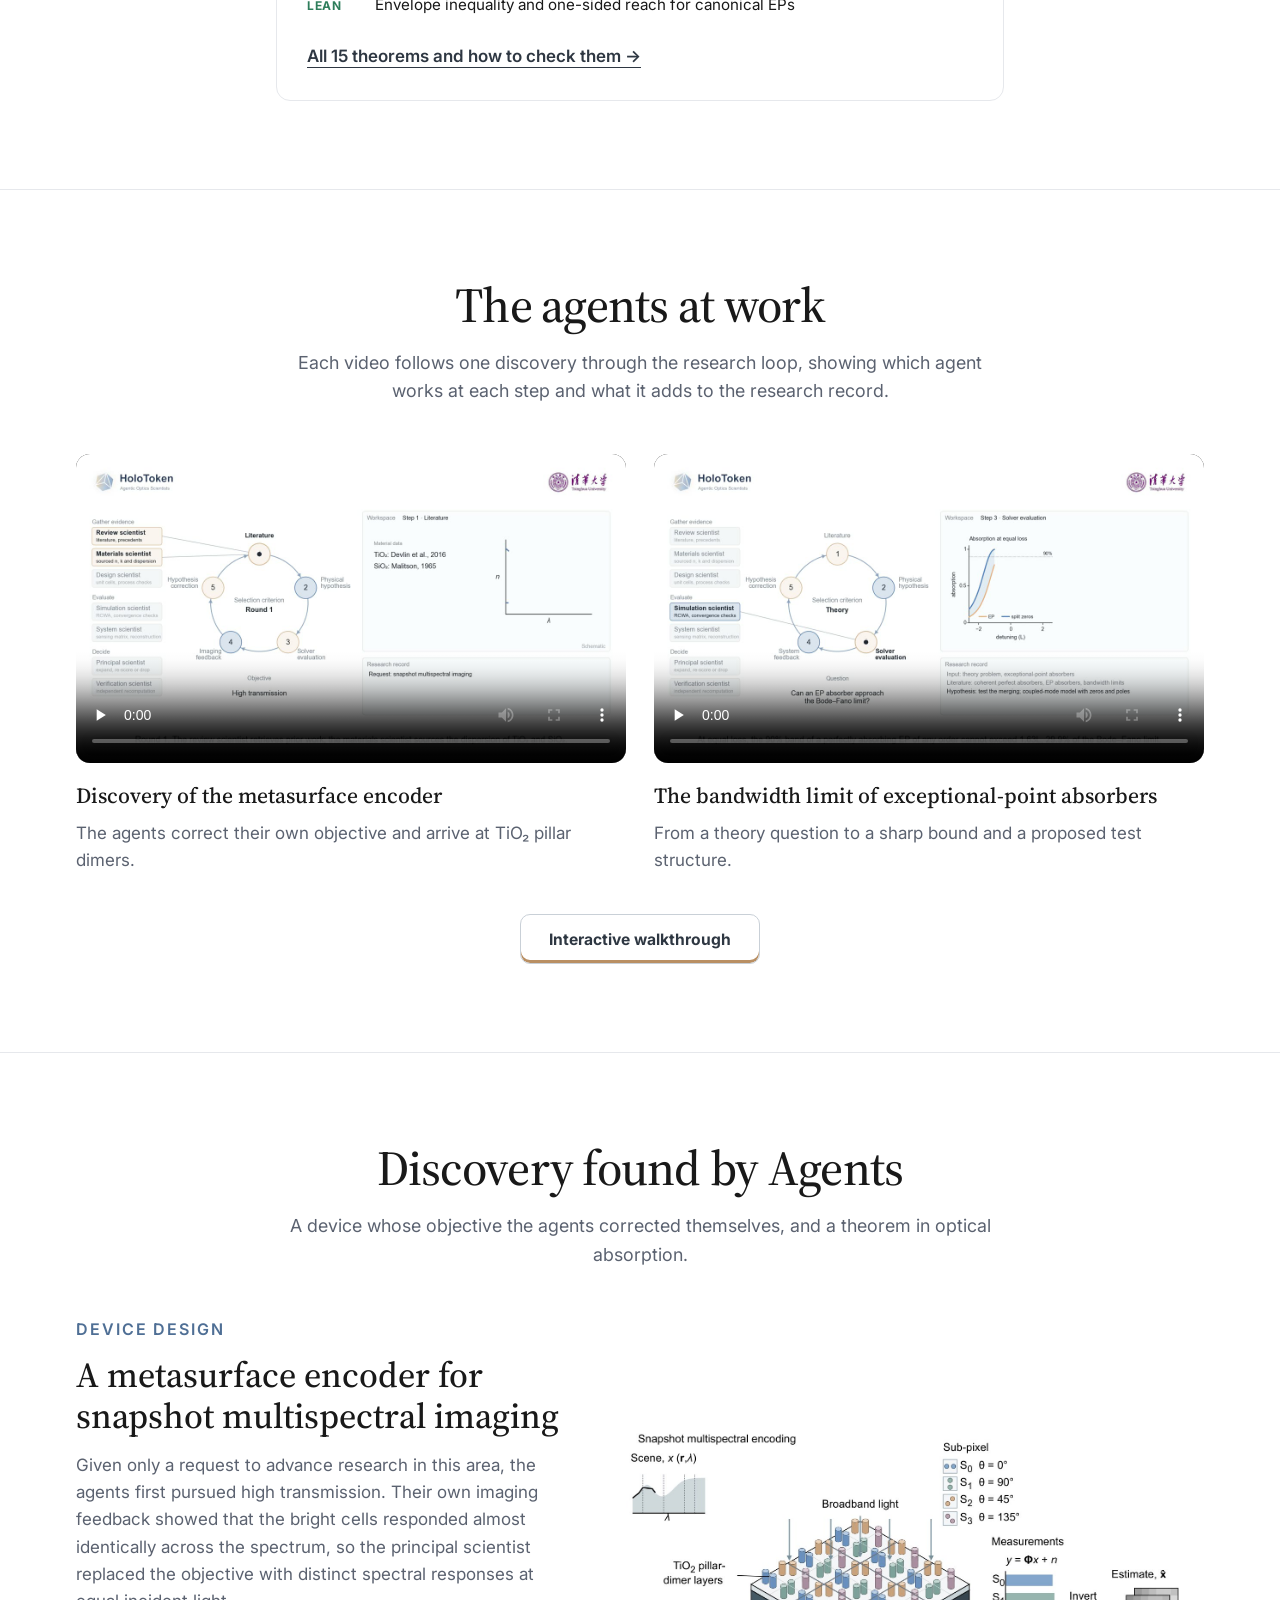
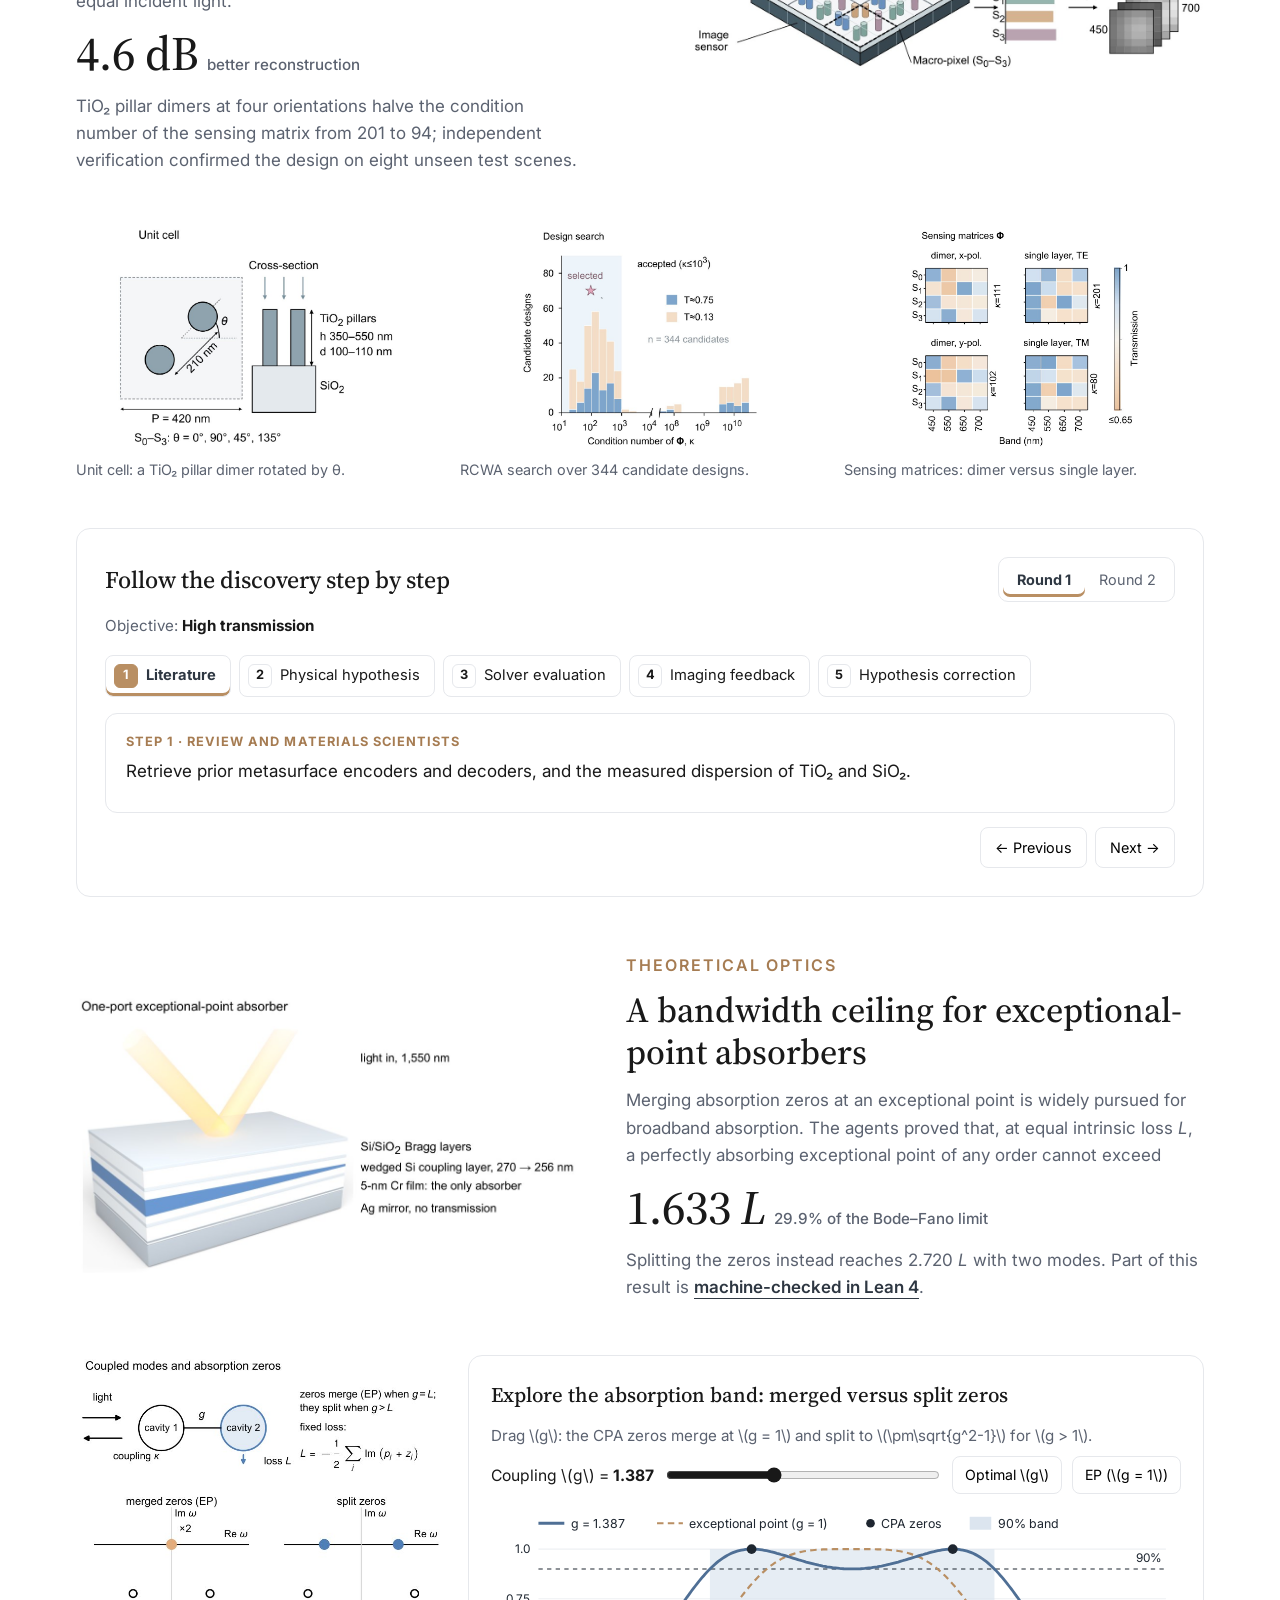
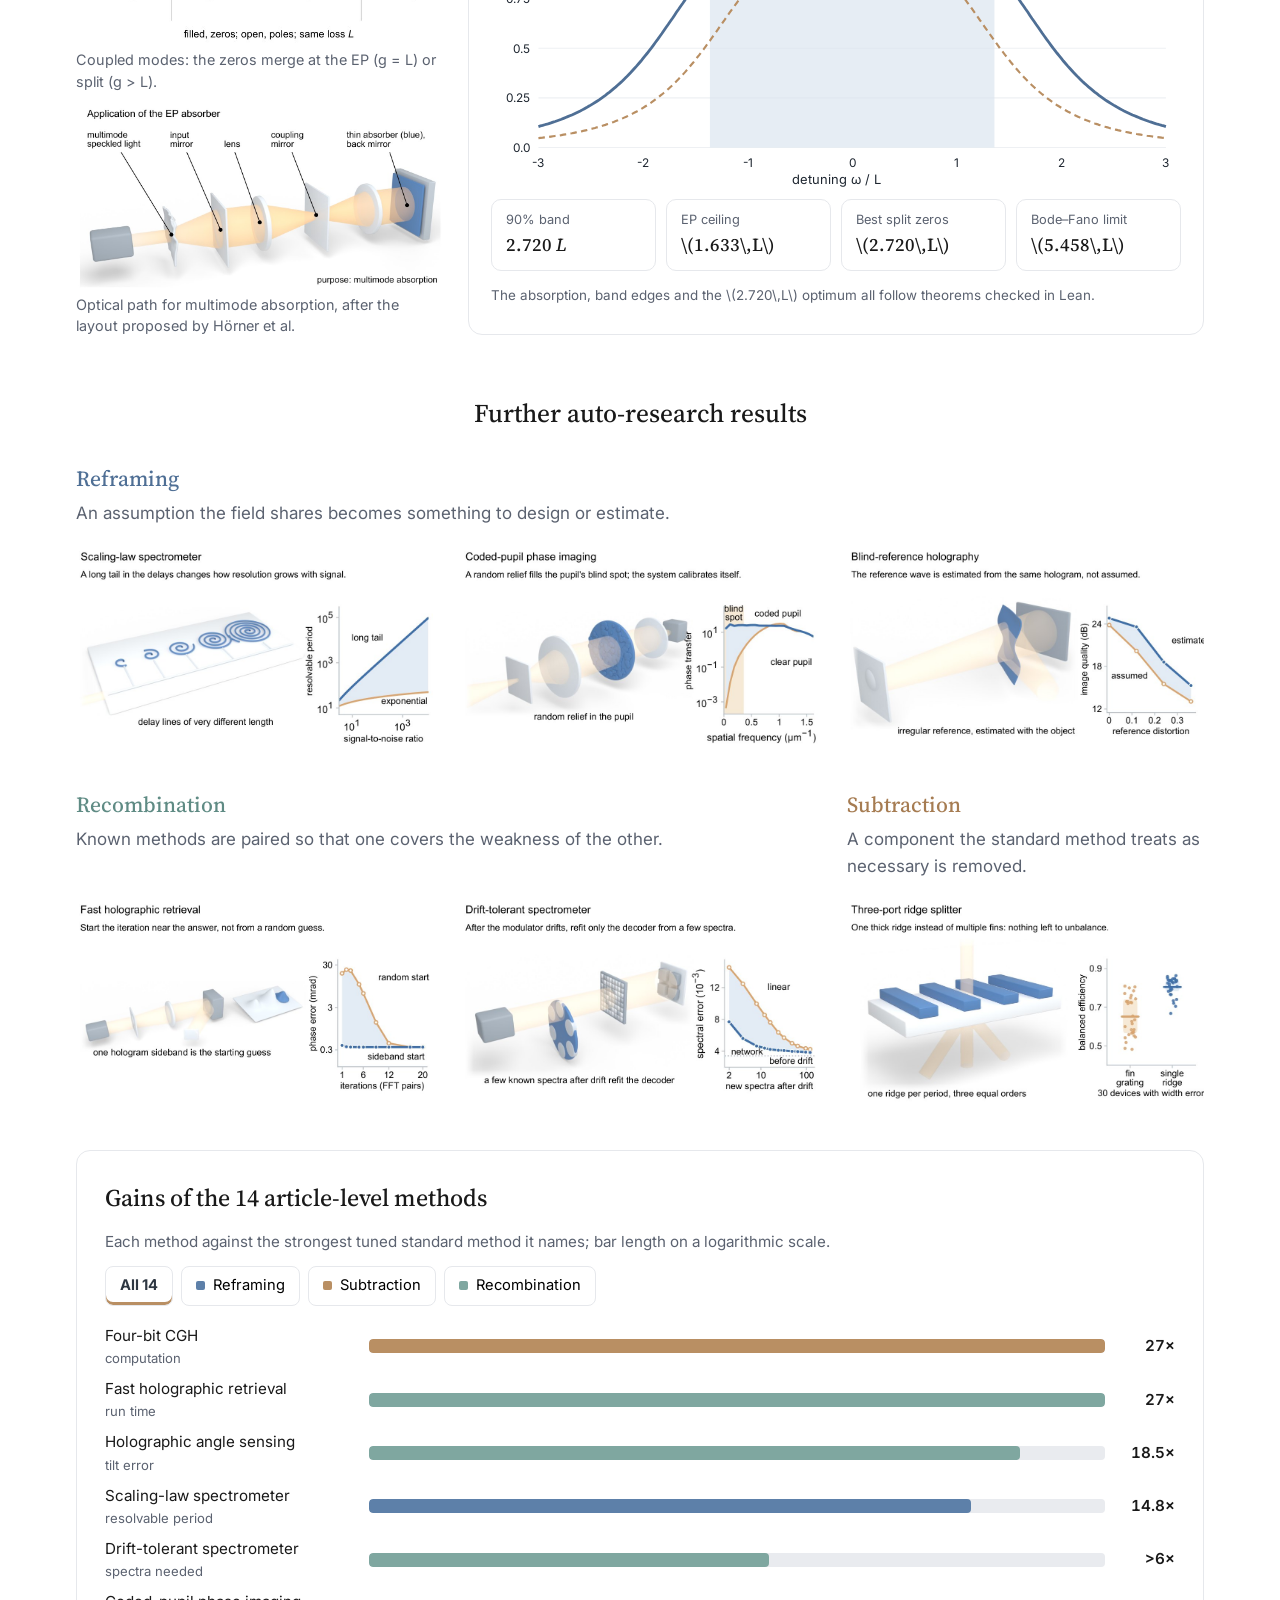
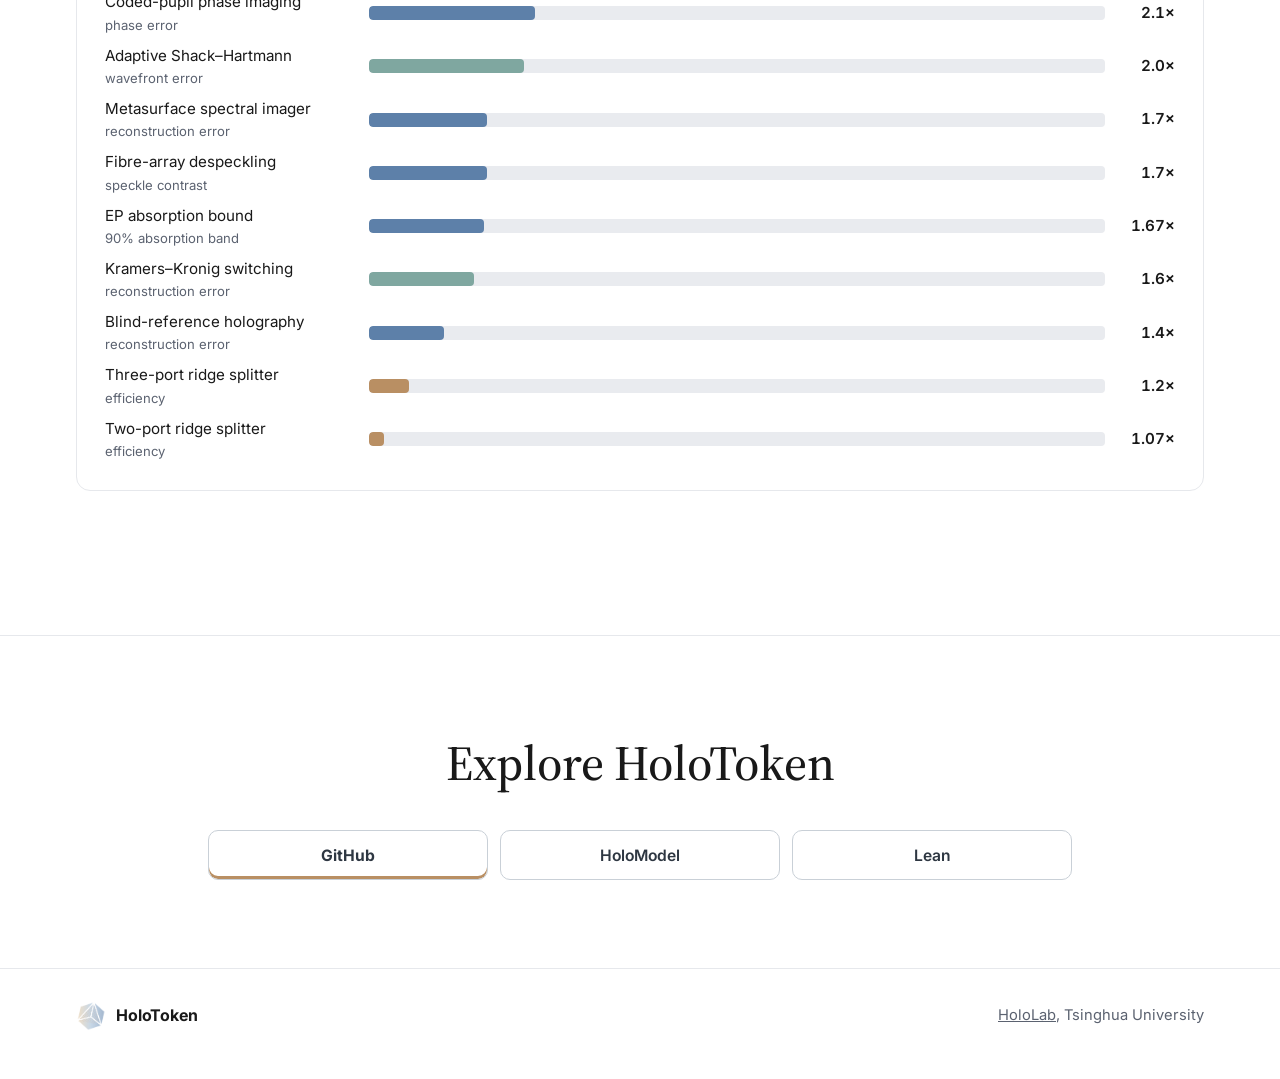
==== commit 190d3ea1: "Further auto-research results; gains chart after it" ====
--- a/docs/index.html
+++ b/docs/index.html
@@ -599,7 +599,10 @@
     </div>
     </div>
 
-    <div class="interactive" style="background:#fff">
+    
+    <h3 class="sub-h" style="margin-top:56px">Further auto-research results</h3><h4 class="grp-h rf">Reframing</h4><p class="grp-p">An assumption the field shares becomes something to design or estimate.</p><div class="mgrid"><figure class="pn"><img src="assets/fig/panels/m_scaling.jpg" alt="Scaling-law spectrometer" loading="lazy"></figure><figure class="pn"><img src="assets/fig/panels/m_codedpupil.jpg" alt="Coded-pupil phase imaging" loading="lazy"></figure><figure class="pn"><img src="assets/fig/panels/m_blindref.jpg" alt="Blind-reference holography" loading="lazy"></figure></div><div class="grprow"><div><h4 class="grp-h rc">Recombination</h4><p class="grp-p">Known methods are paired so that one covers the weakness of the other.</p><div class="mgrid two"><figure class="pn"><img src="assets/fig/panels/m_fastholo.jpg" alt="Fast holographic retrieval" loading="lazy"></figure><figure class="pn"><img src="assets/fig/panels/m_drift.jpg" alt="Drift-tolerant spectrometer" loading="lazy"></figure></div></div><div><h4 class="grp-h sb">Subtraction</h4><p class="grp-p">A component the standard method treats as necessary is removed.</p><div class="mgrid one"><figure class="pn"><img src="assets/fig/panels/m_threeport.jpg" alt="Three-port ridge splitter" loading="lazy"></figure></div></div></div>
+
+    <div class="interactive" style="background:#fff;margin-top:8px">
       <div class="ihead"><h3>Gains of the 14 article-level methods</h3></div>
       <p class="note">Each method against the strongest tuned standard method it names; bar length on a logarithmic scale.</p>
       <div class="filters" id="gain-filter">
@@ -625,7 +628,6 @@
       <div class="grow" data-mode="sb"><div>Two-port ridge splitter<span class="gq">efficiency</span></div><div class="gtrack"><div class="sb" style="width:2.1%"></div></div><div class="gv">1.07×</div></div>
       </div>
     </div>
-    <h3 class="sub-h" style="margin-top:56px">Further methods</h3><h4 class="grp-h rf">Reframing</h4><p class="grp-p">An assumption the field shares becomes something to design or estimate.</p><div class="mgrid"><figure class="pn"><img src="assets/fig/panels/m_scaling.jpg" alt="Scaling-law spectrometer" loading="lazy"></figure><figure class="pn"><img src="assets/fig/panels/m_codedpupil.jpg" alt="Coded-pupil phase imaging" loading="lazy"></figure><figure class="pn"><img src="assets/fig/panels/m_blindref.jpg" alt="Blind-reference holography" loading="lazy"></figure></div><div class="grprow"><div><h4 class="grp-h rc">Recombination</h4><p class="grp-p">Known methods are paired so that one covers the weakness of the other.</p><div class="mgrid two"><figure class="pn"><img src="assets/fig/panels/m_fastholo.jpg" alt="Fast holographic retrieval" loading="lazy"></figure><figure class="pn"><img src="assets/fig/panels/m_drift.jpg" alt="Drift-tolerant spectrometer" loading="lazy"></figure></div></div><div><h4 class="grp-h sb">Subtraction</h4><p class="grp-p">A component the standard method treats as necessary is removed.</p><div class="mgrid one"><figure class="pn"><img src="assets/fig/panels/m_threeport.jpg" alt="Three-port ridge splitter" loading="lazy"></figure></div></div></div>
   </div>
 </section>
 
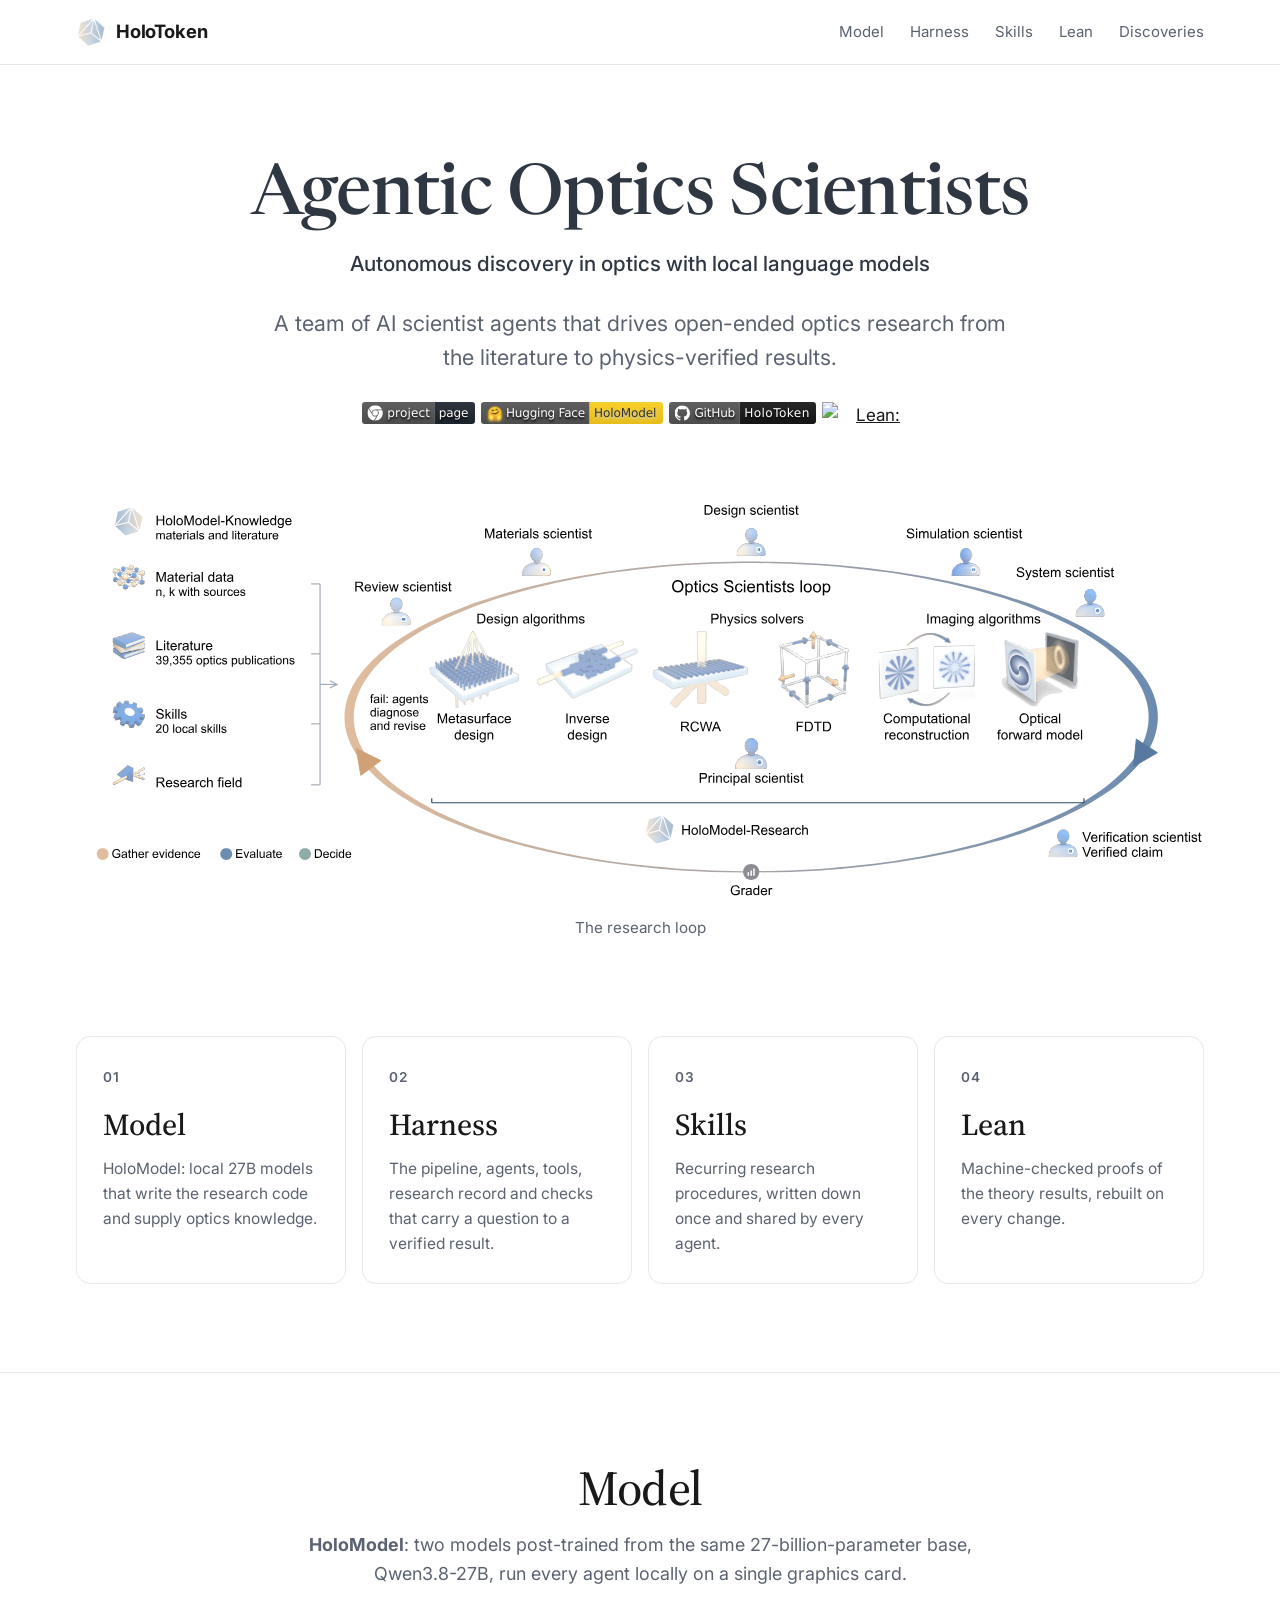
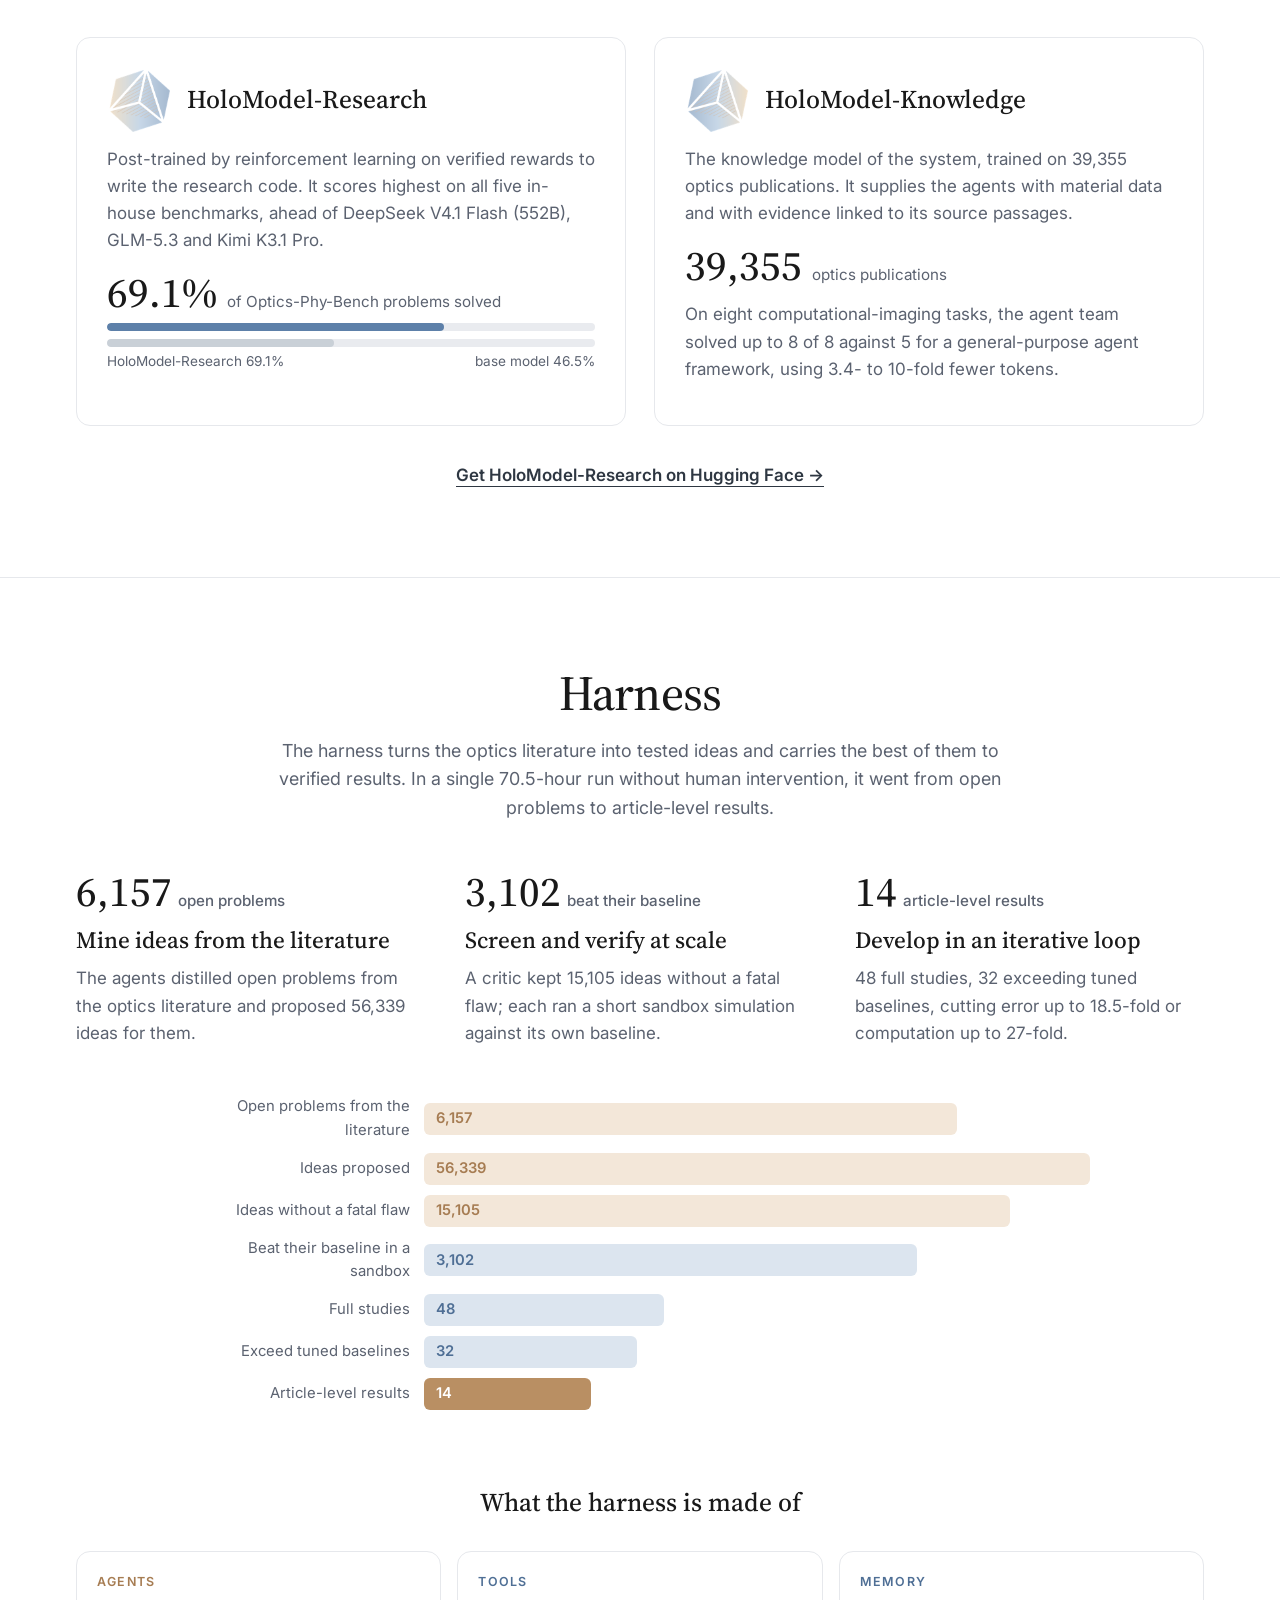
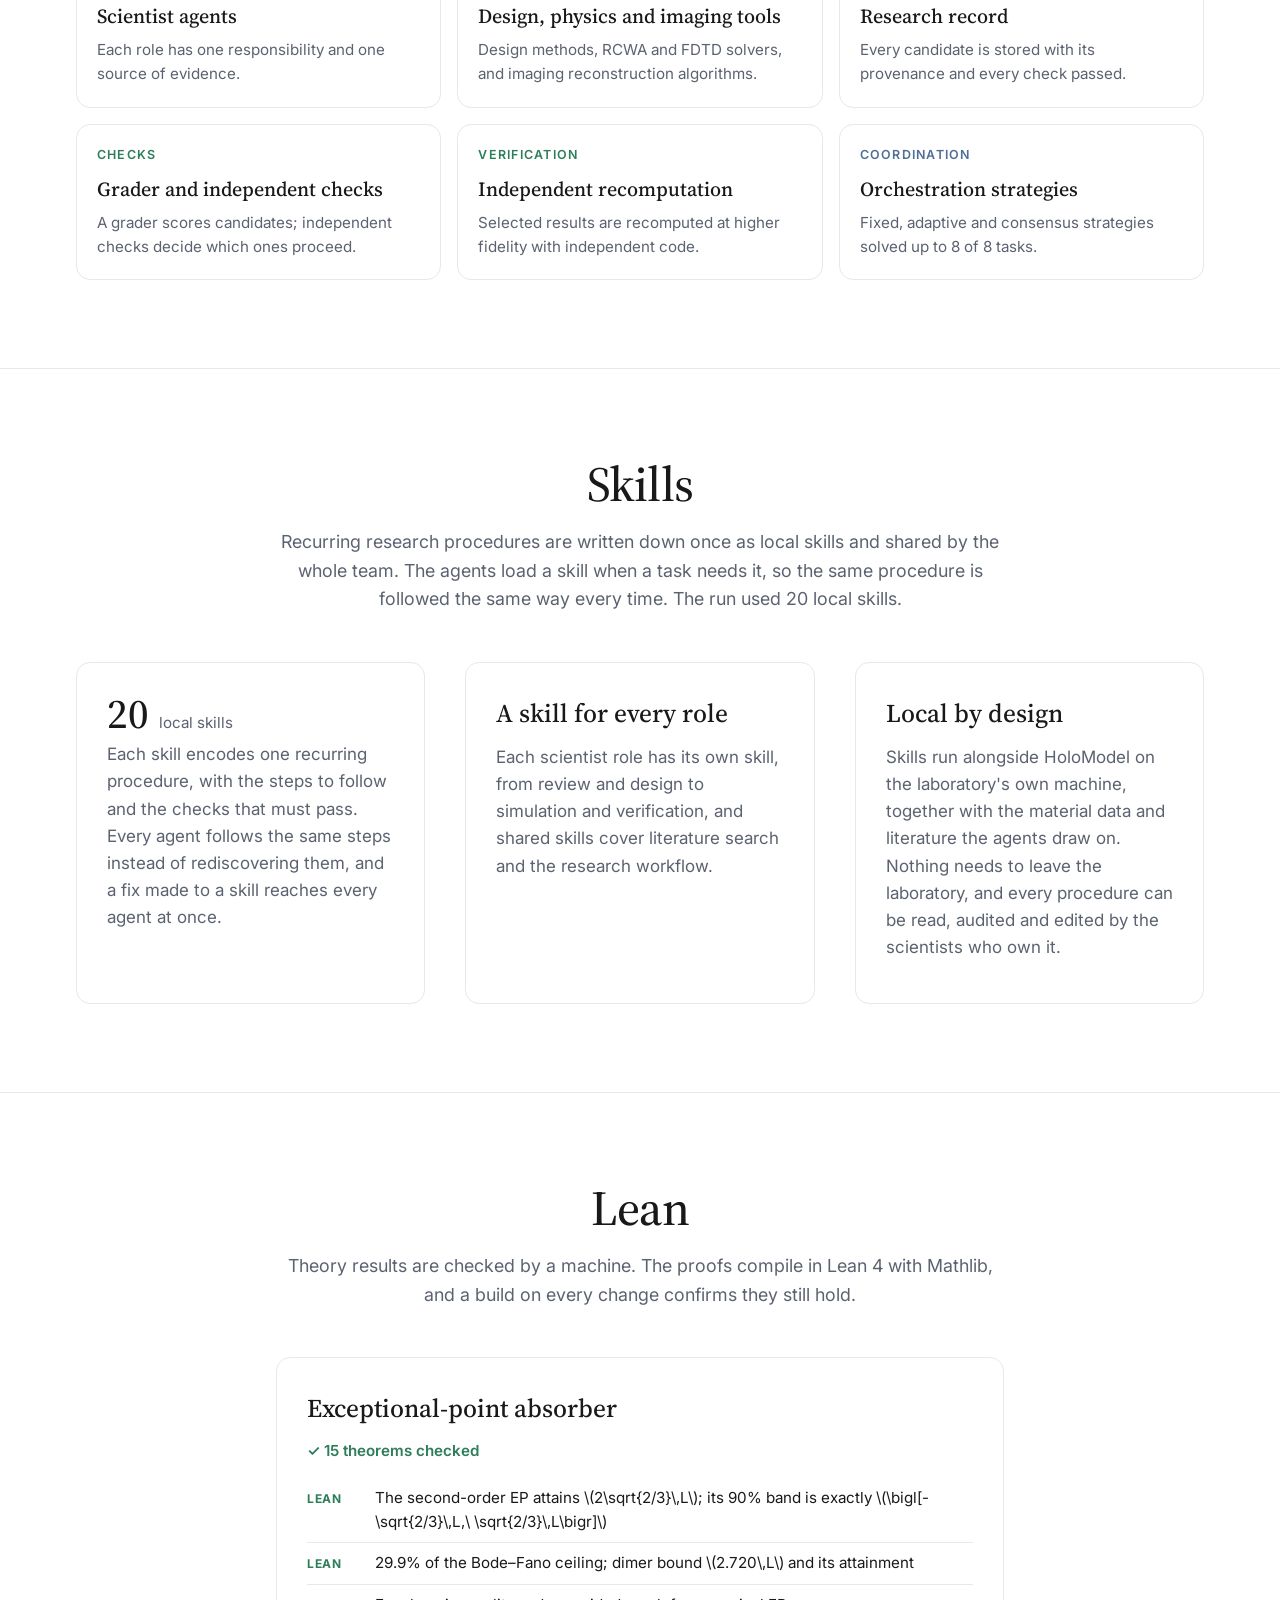
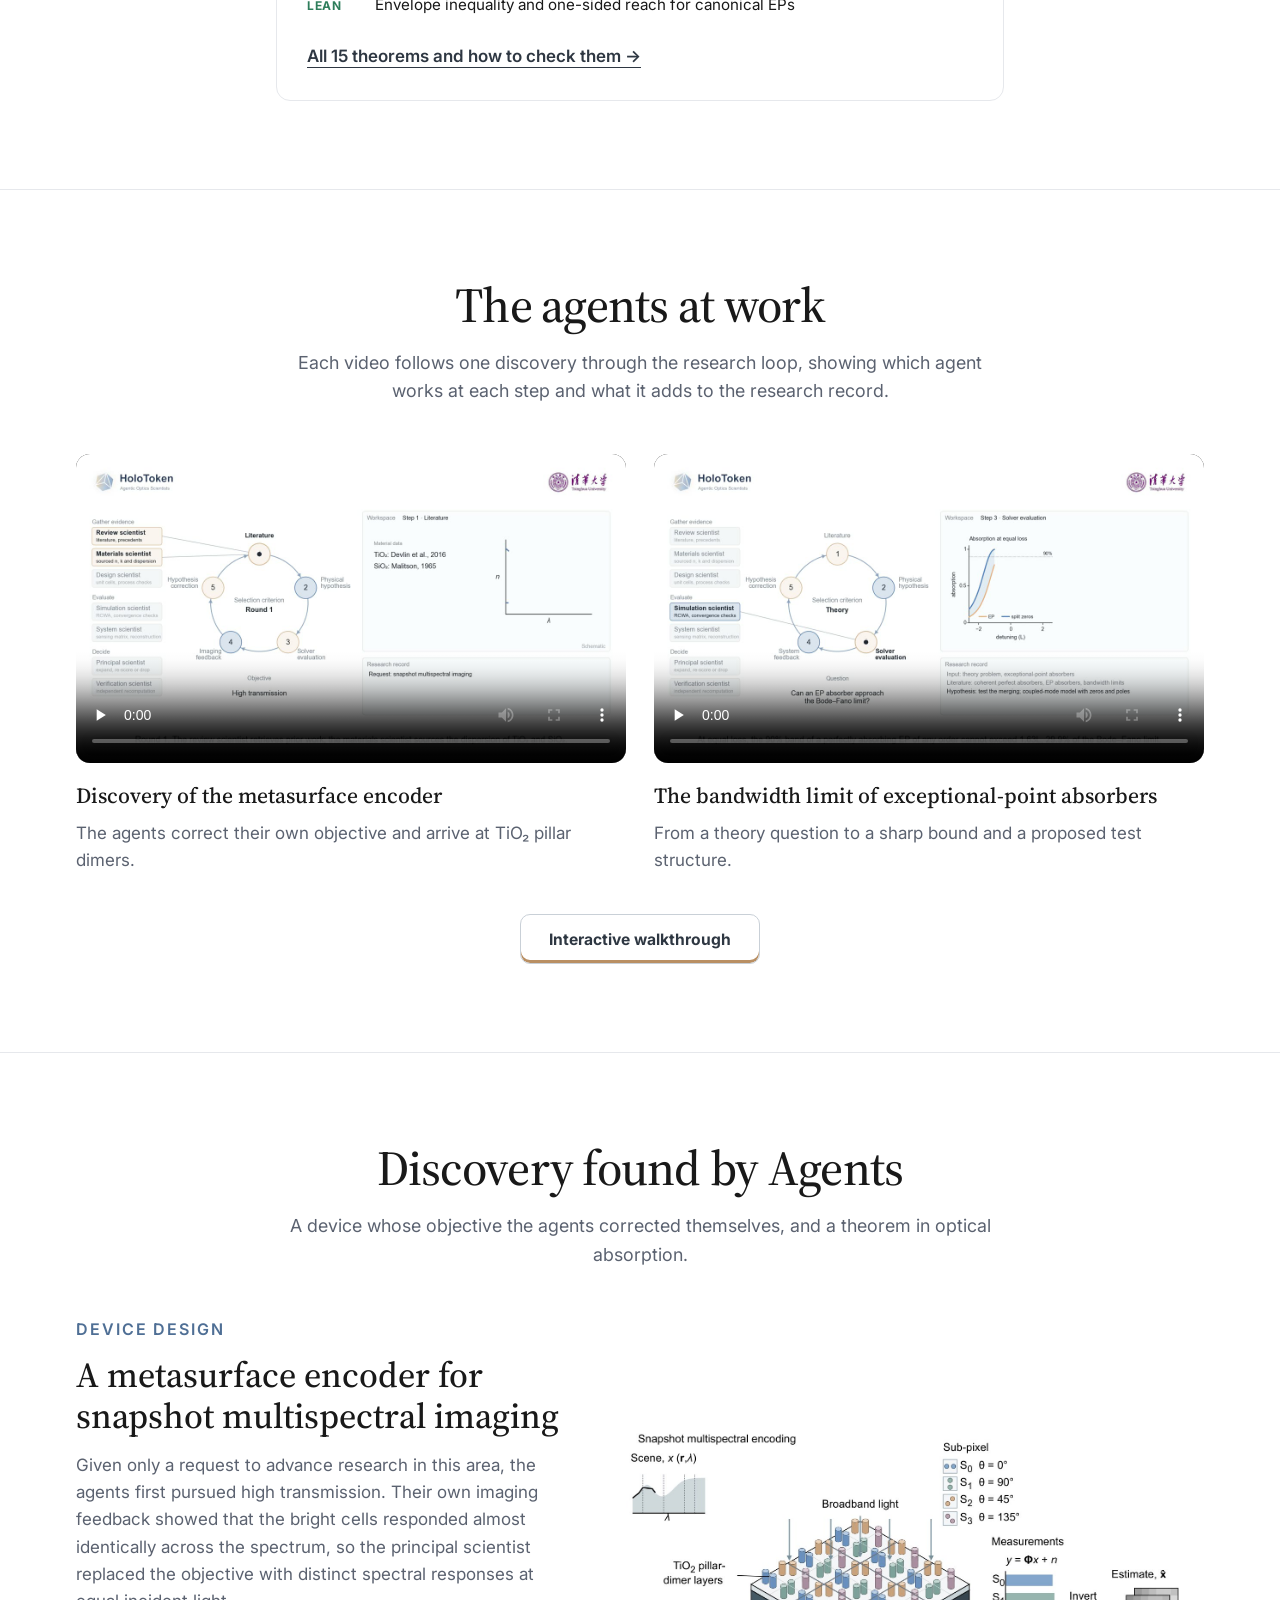
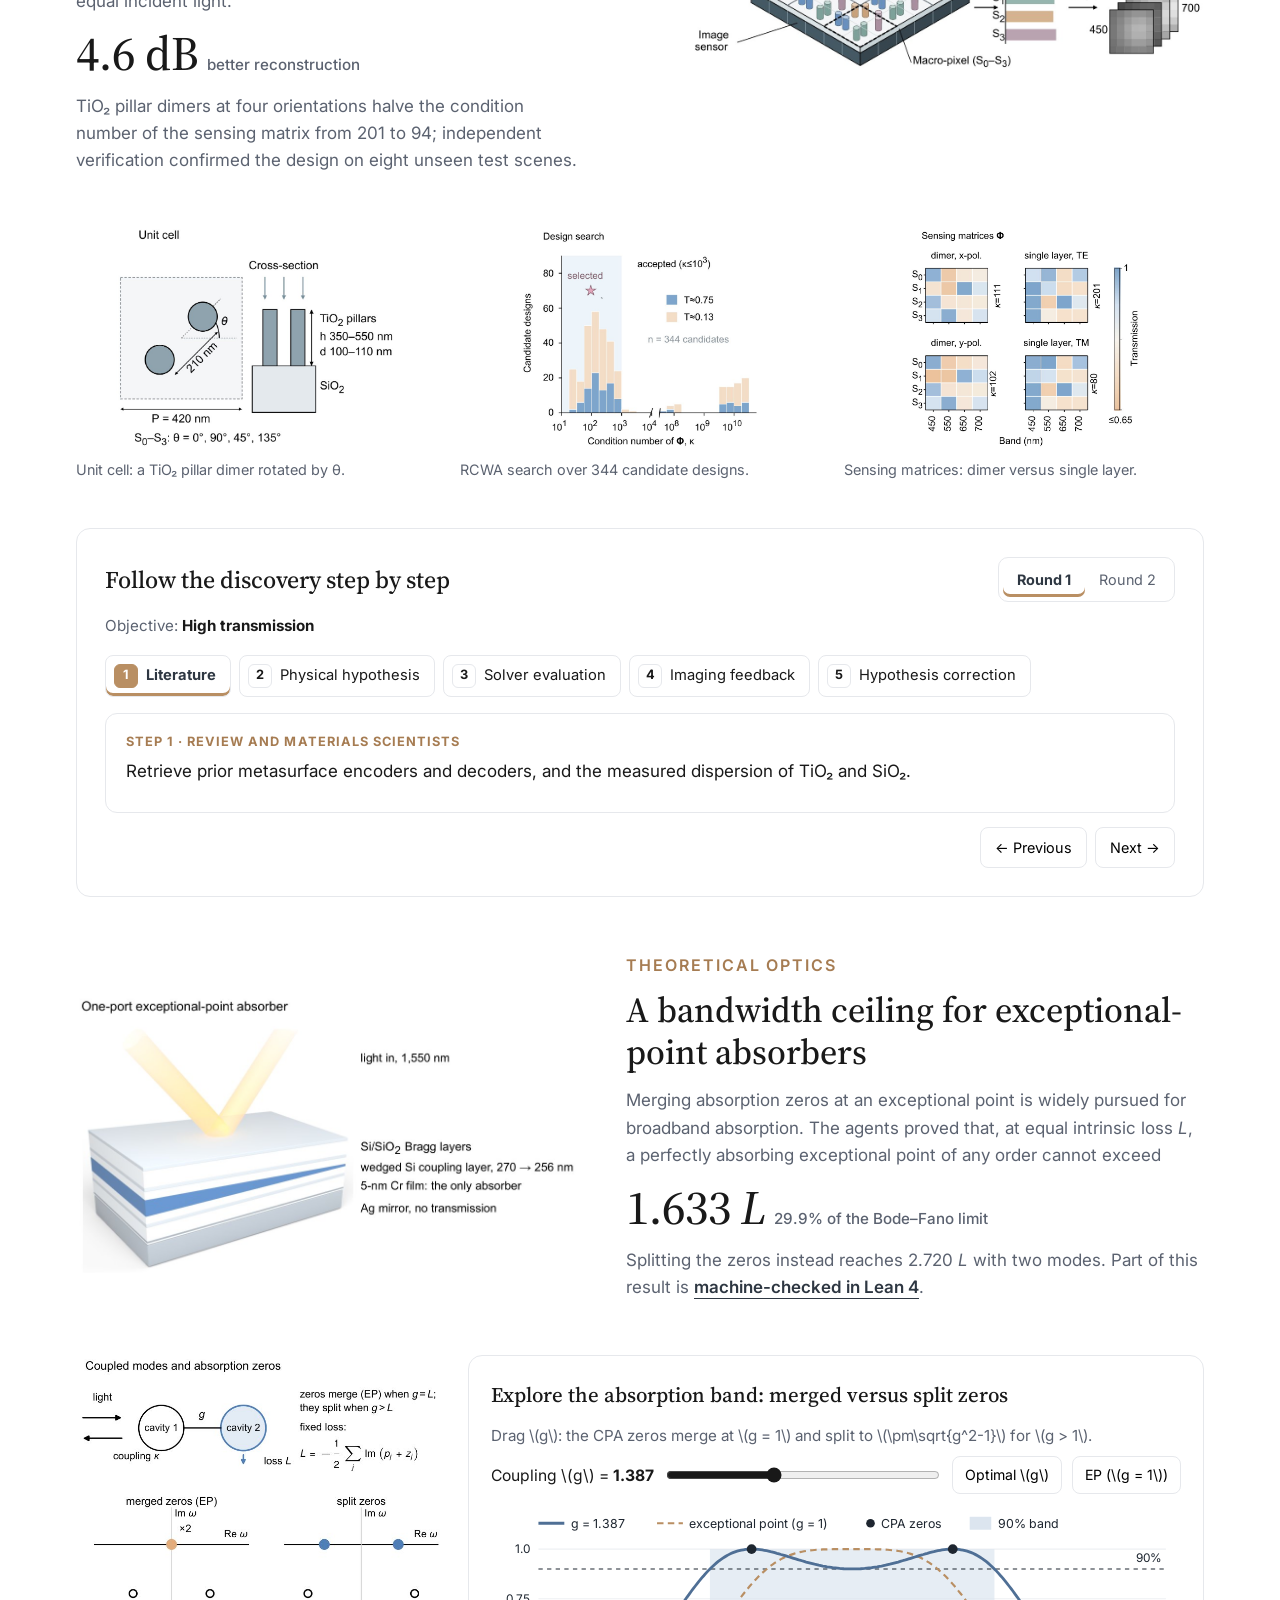
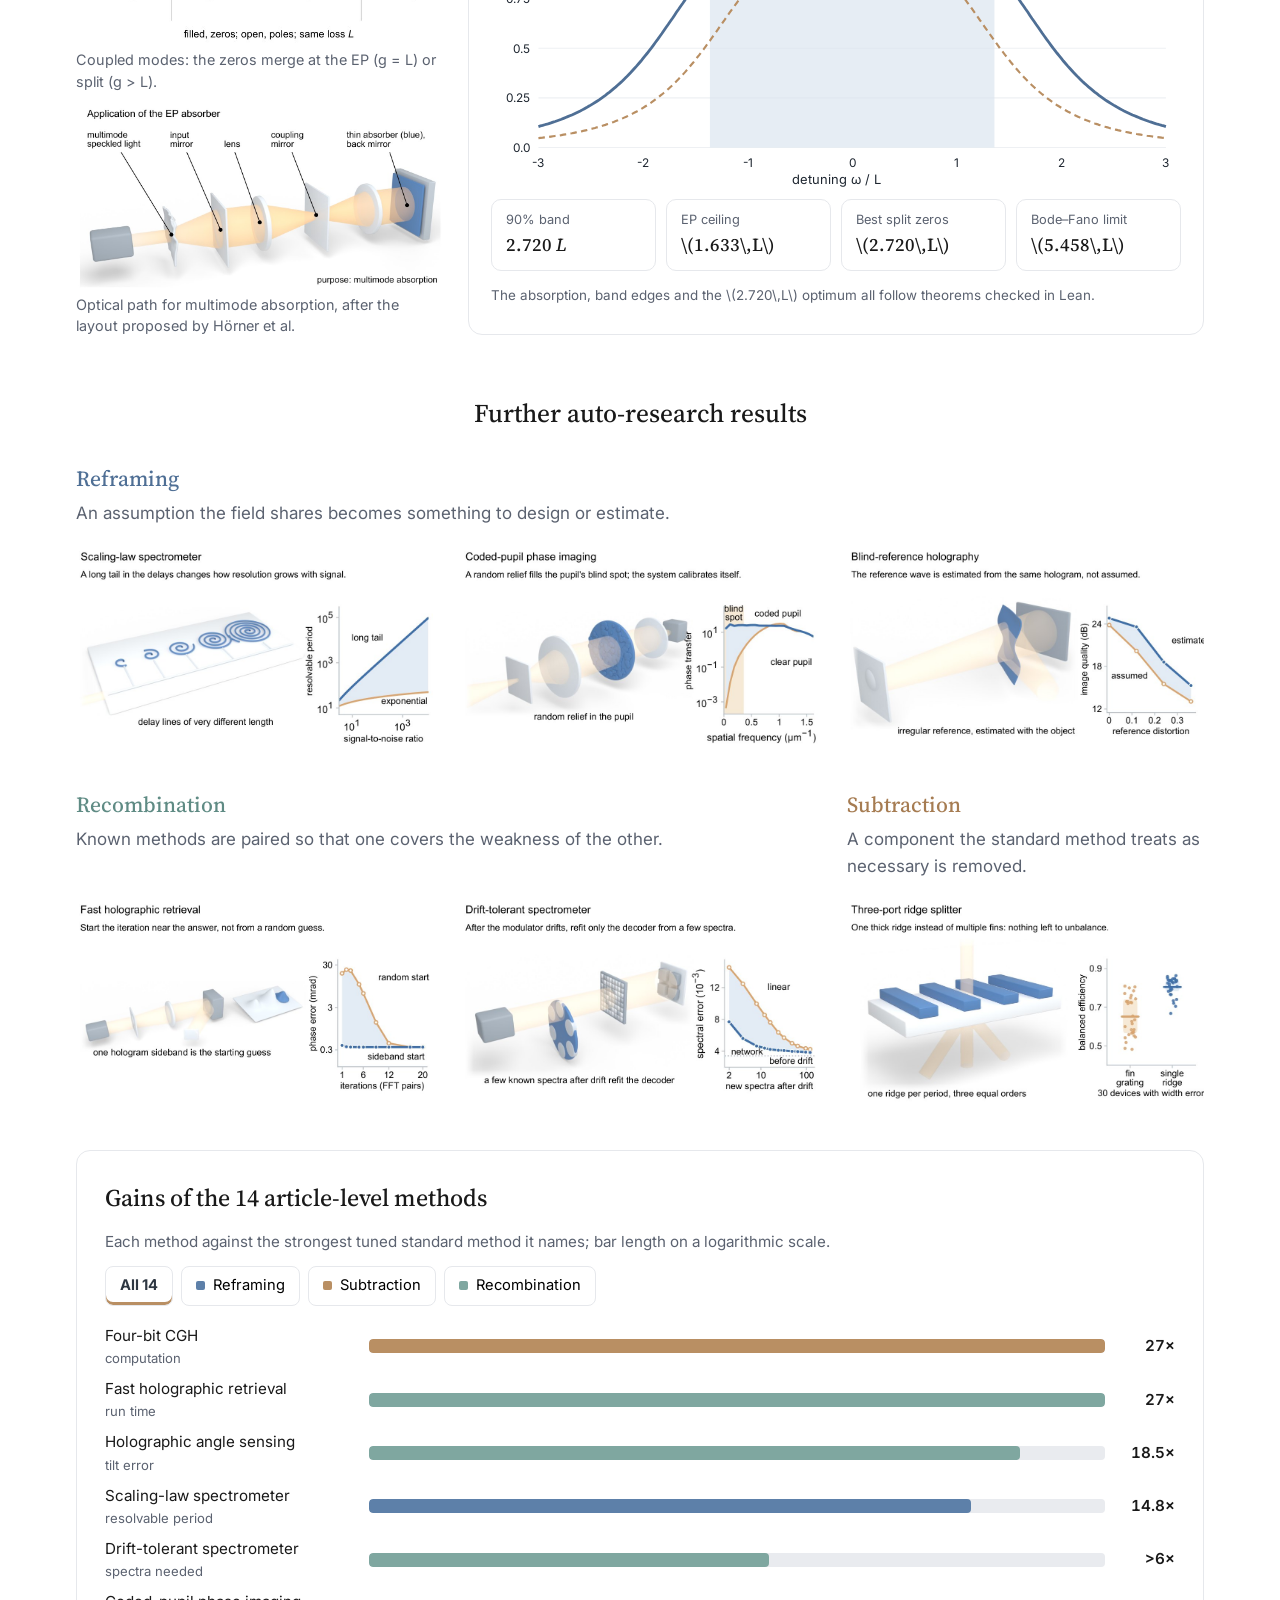
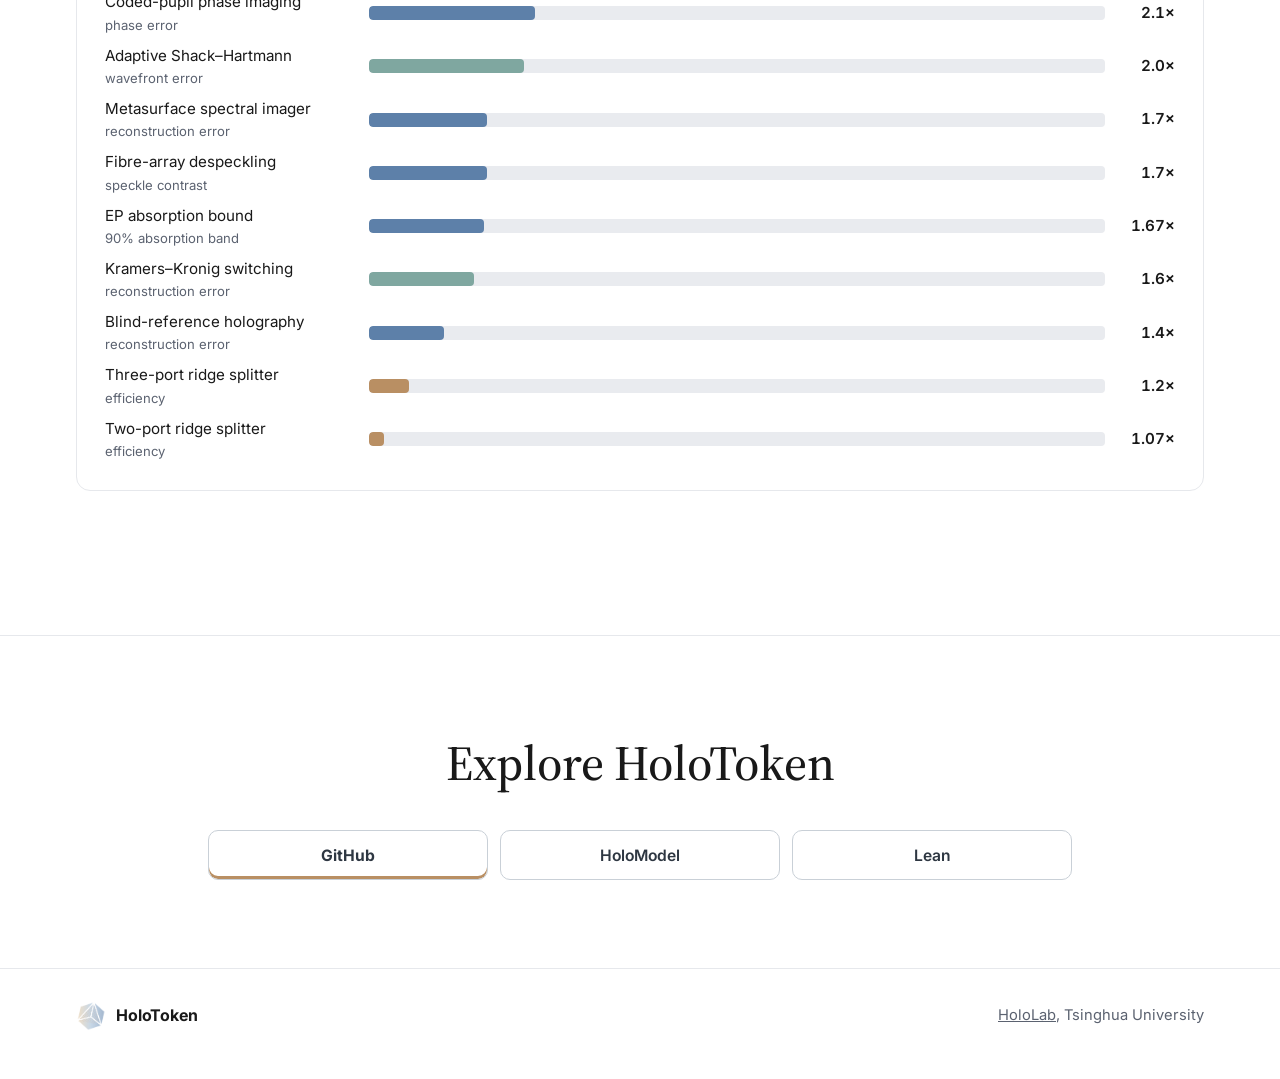
==== commit 36edfa06: "Self-hosted static badges; fixed size for the Lean badge" ====
--- a/docs/index.html
+++ b/docs/index.html
@@ -358,10 +358,10 @@
     <p class="subtitle">Autonomous discovery in optics with local language models</p>
     <p class="sub">A team of AI scientist agents that drives open-ended optics research from the literature to physics-verified results.</p>
     <div class="badges">
-      <a href="https://thuhololab.github.io/HoloToken/"><img src="https://img.shields.io/badge/project-page-1e2630?logo=googlechrome&amp;logoColor=white" alt="project page"></a>
-      <a href="https://huggingface.co/HololabTHU/HoloModel-Research"><img src="https://img.shields.io/badge/%F0%9F%A4%97%20huggingface-HoloModel-ffd21e" alt="Hugging Face: HoloModel"></a>
-      <a href="https://github.com/THUHoloLab/HoloToken"><img src="https://img.shields.io/badge/github-code-181717?logo=github&amp;logoColor=white" alt="GitHub: code"></a>
-      <a href="https://github.com/THUHoloLab/HoloToken/actions/workflows/lean-ep-absorber.yml"><img src="https://img.shields.io/github/actions/workflow/status/THUHoloLab/HoloToken/lean-ep-absorber.yml?branch=main&amp;label=Lean" alt="Lean: passing"></a>
+      <a href="https://thuhololab.github.io/HoloToken/"><img src="assets/badges/project-page.svg" width="103" height="20" alt="project page"></a>
+      <a href="https://huggingface.co/HololabTHU/HoloModel-Research"><img src="assets/badges/huggingface.svg" width="166" height="20" alt="Hugging Face: HoloModel"></a>
+      <a href="https://github.com/THUHoloLab/HoloToken"><img src="assets/badges/github.svg" width="133" height="20" alt="GitHub: HoloToken"></a>
+      <a href="https://github.com/THUHoloLab/HoloToken/actions/workflows/lean-ep-absorber.yml"><img src="https://img.shields.io/github/actions/workflow/status/THUHoloLab/HoloToken/lean-ep-absorber.yml?branch=main&amp;label=Lean" width="88" height="20" alt="Lean: passing"></a>
     </div>
   </div>
 </header>
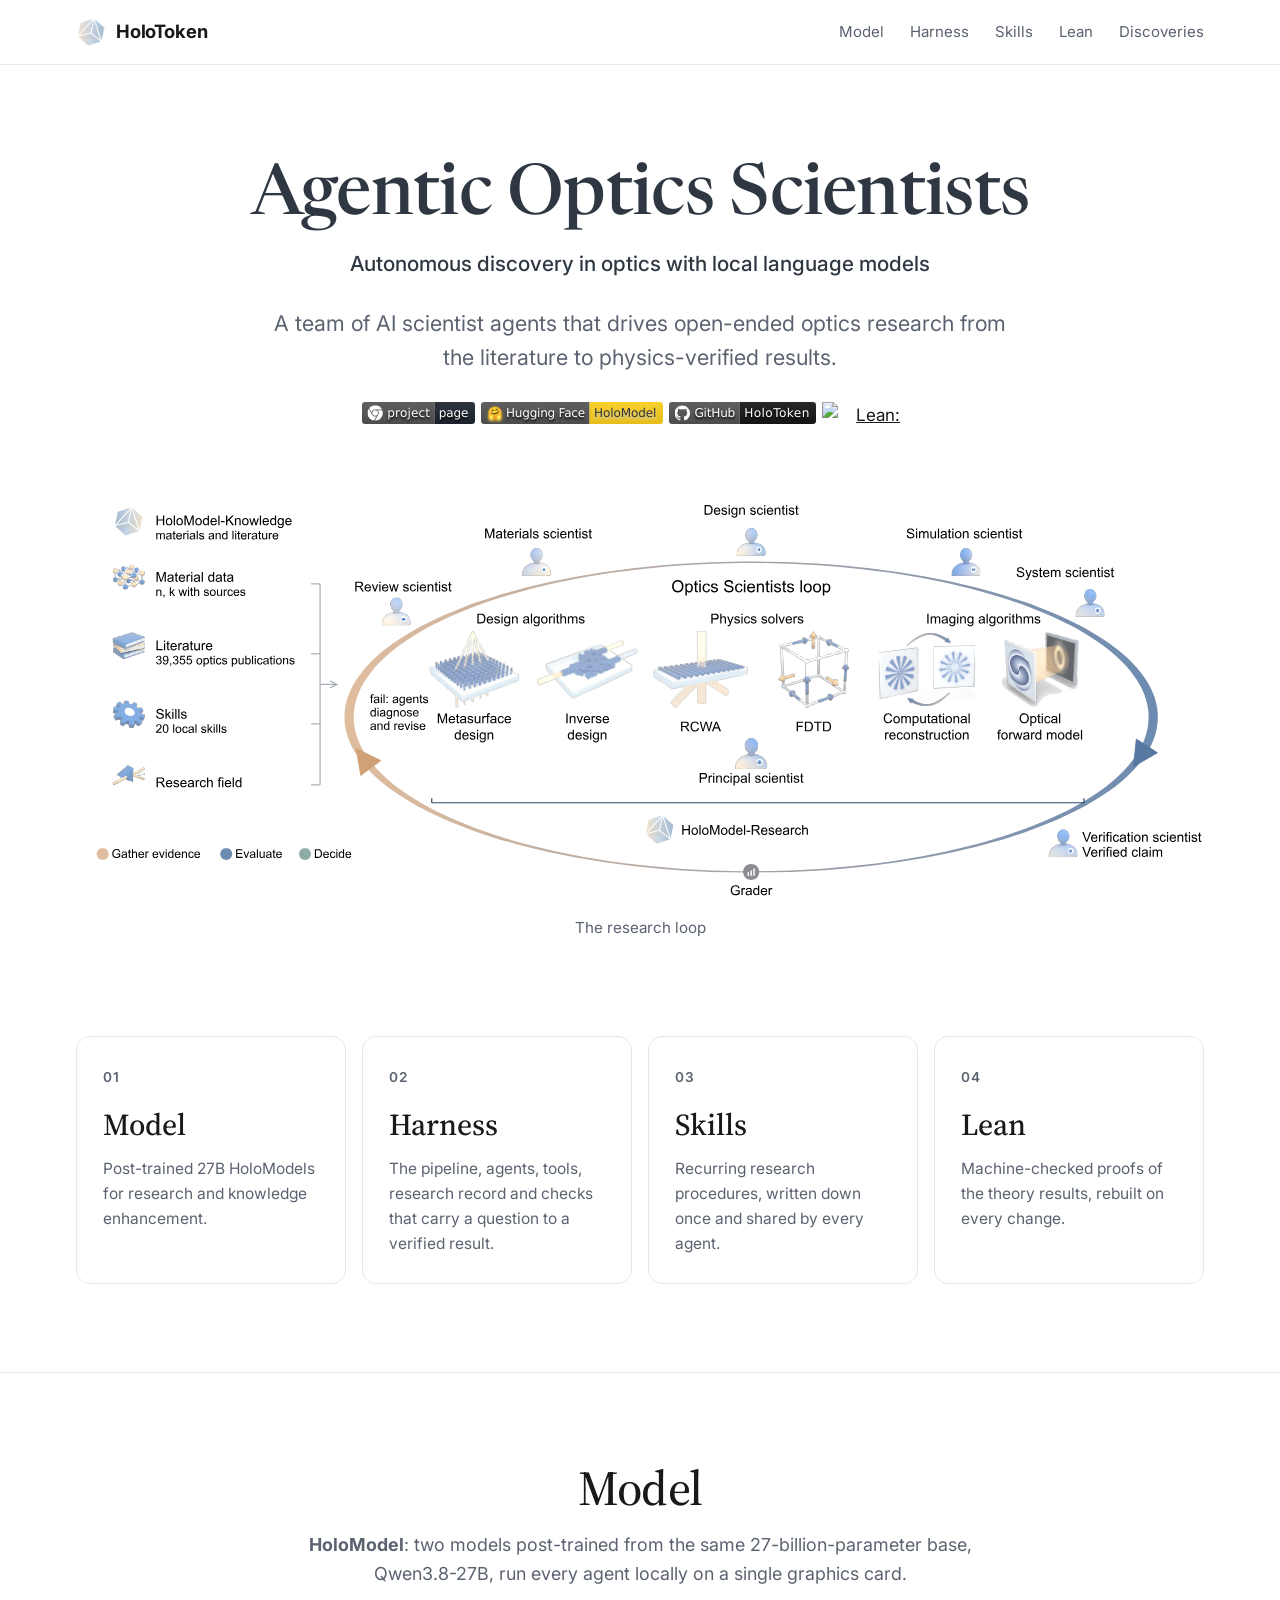
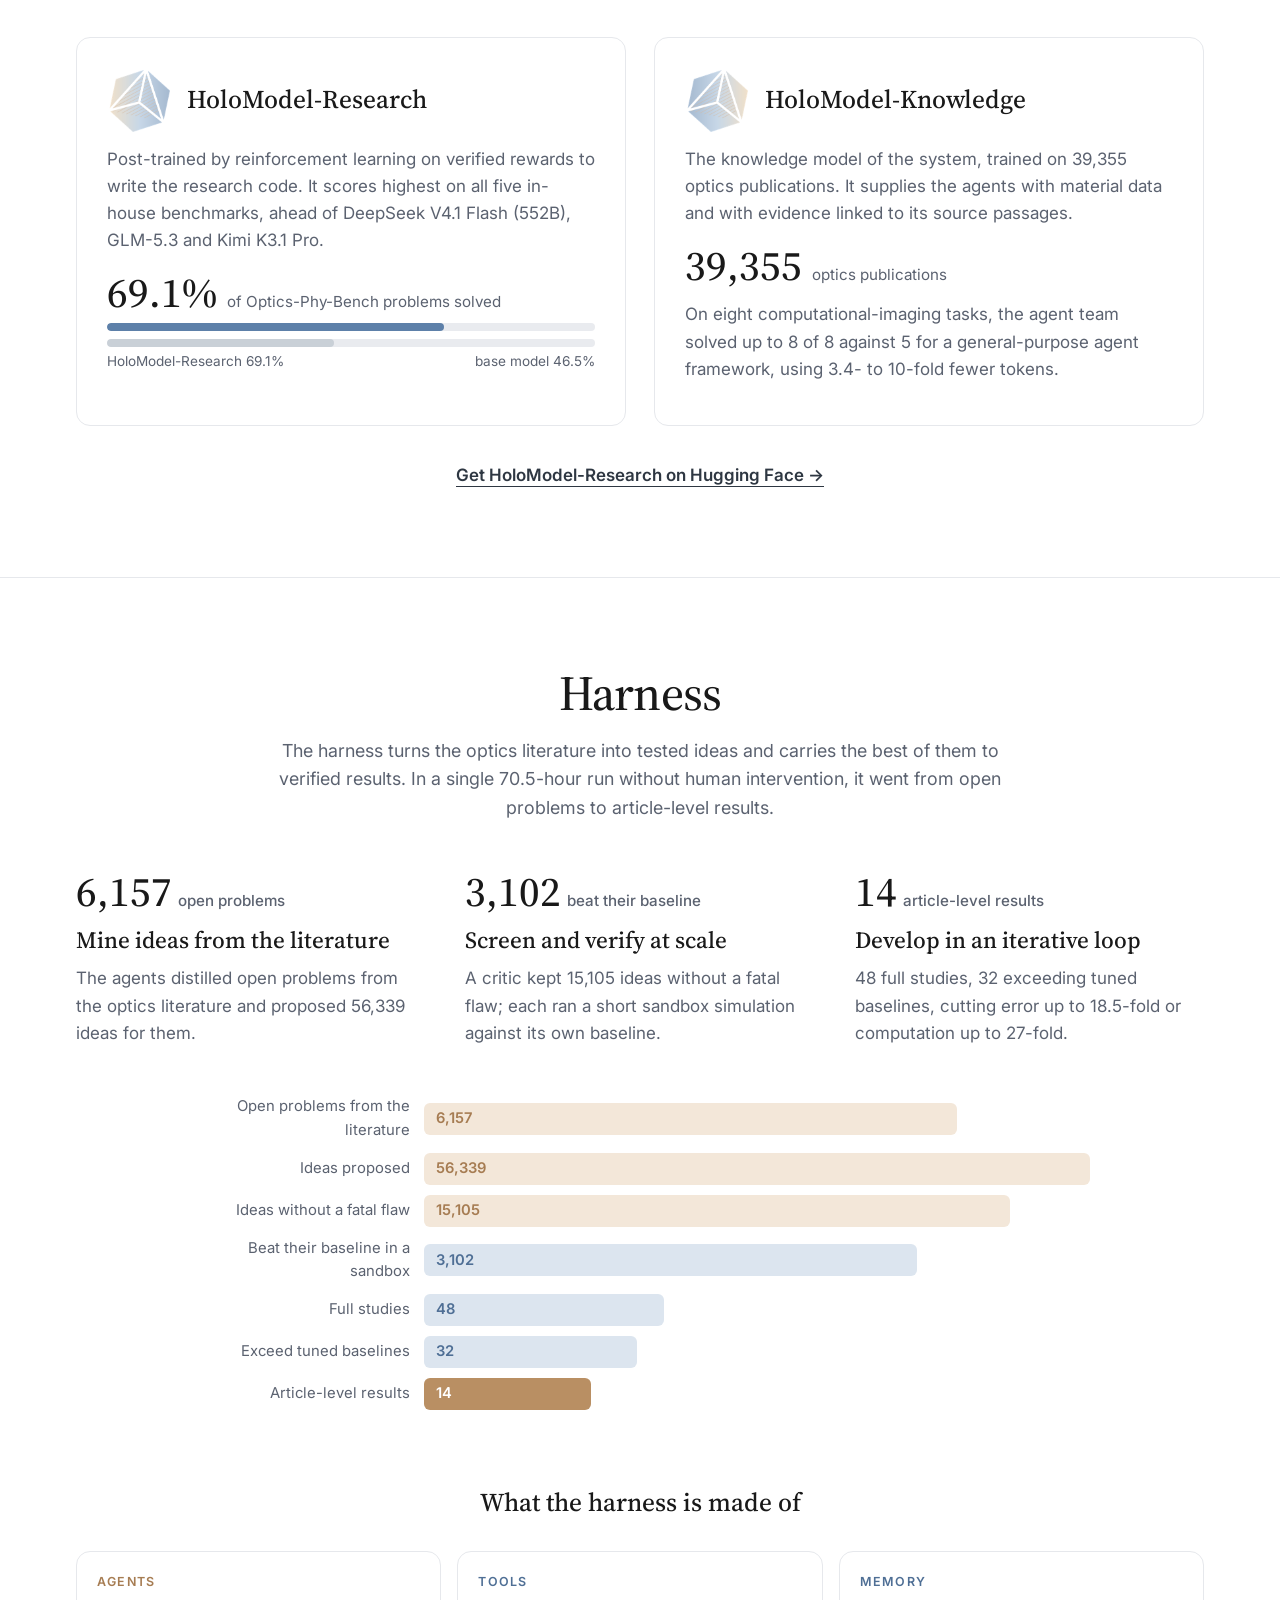
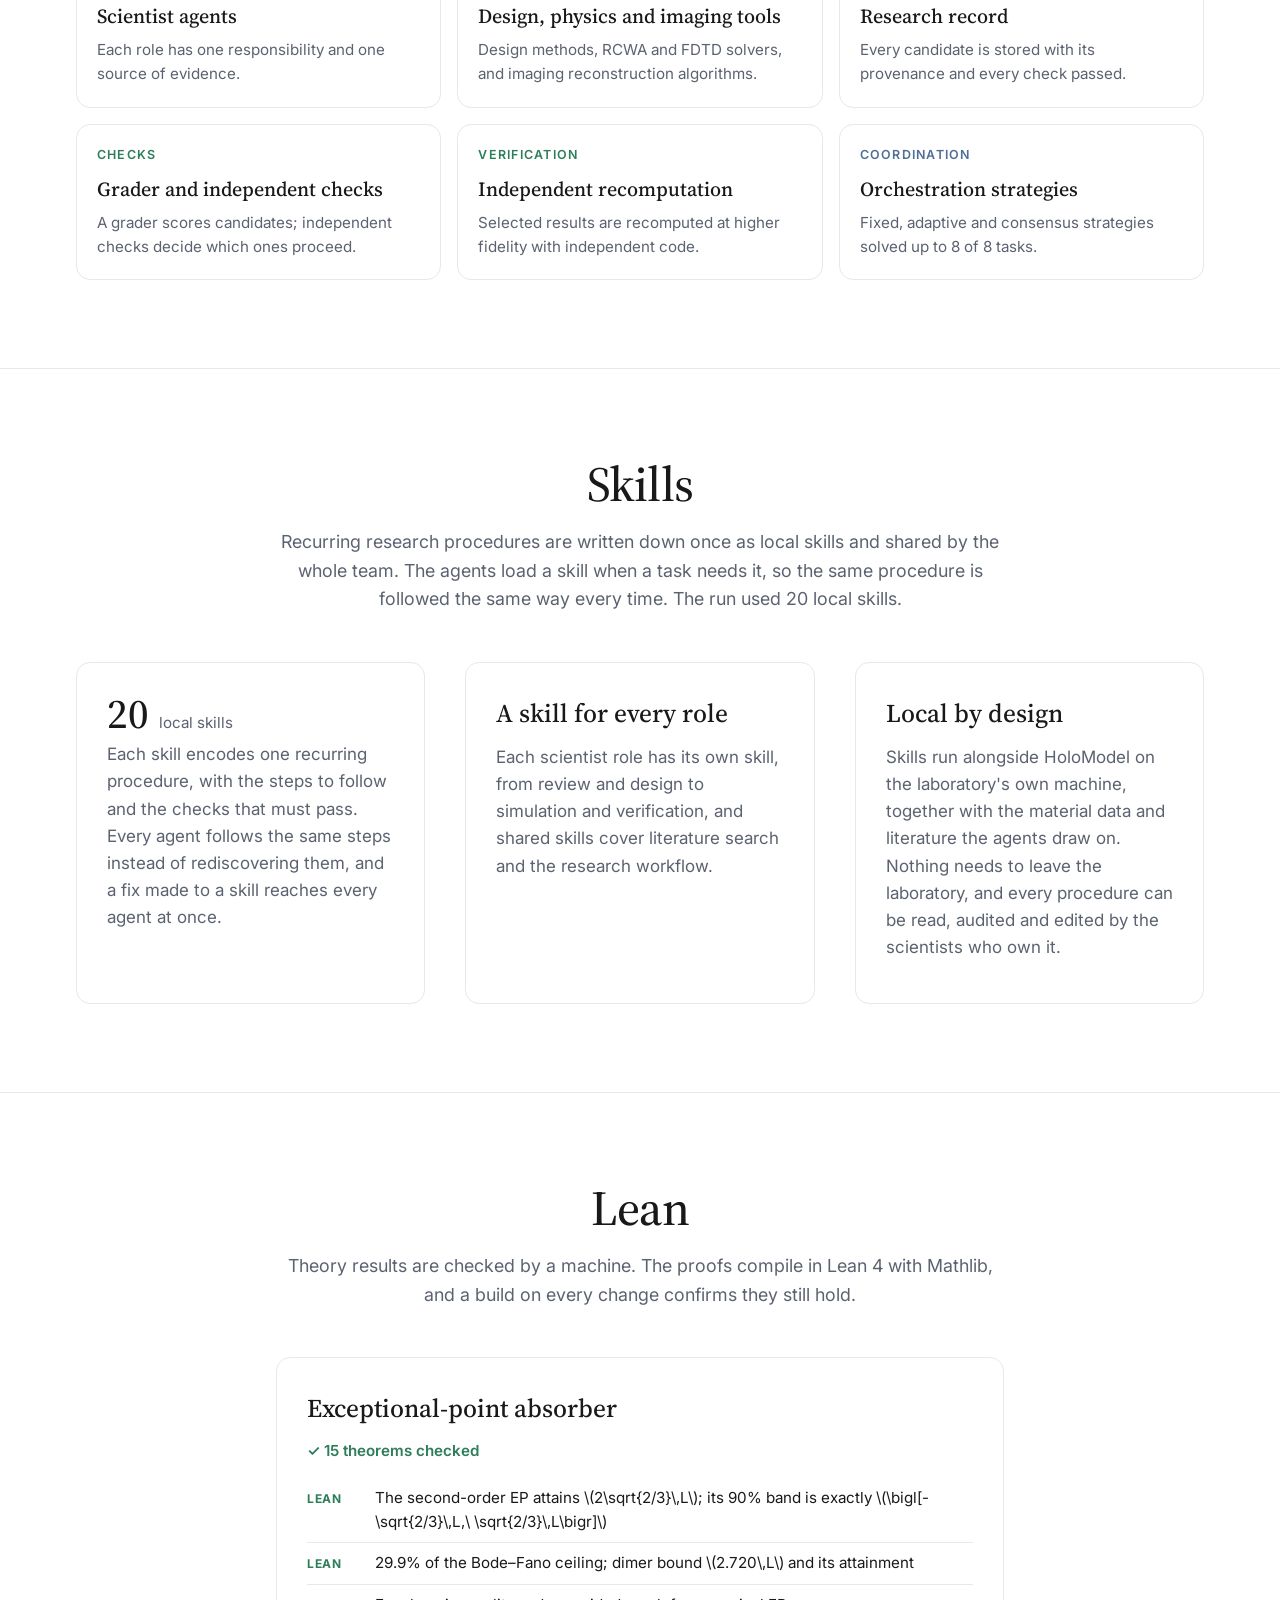
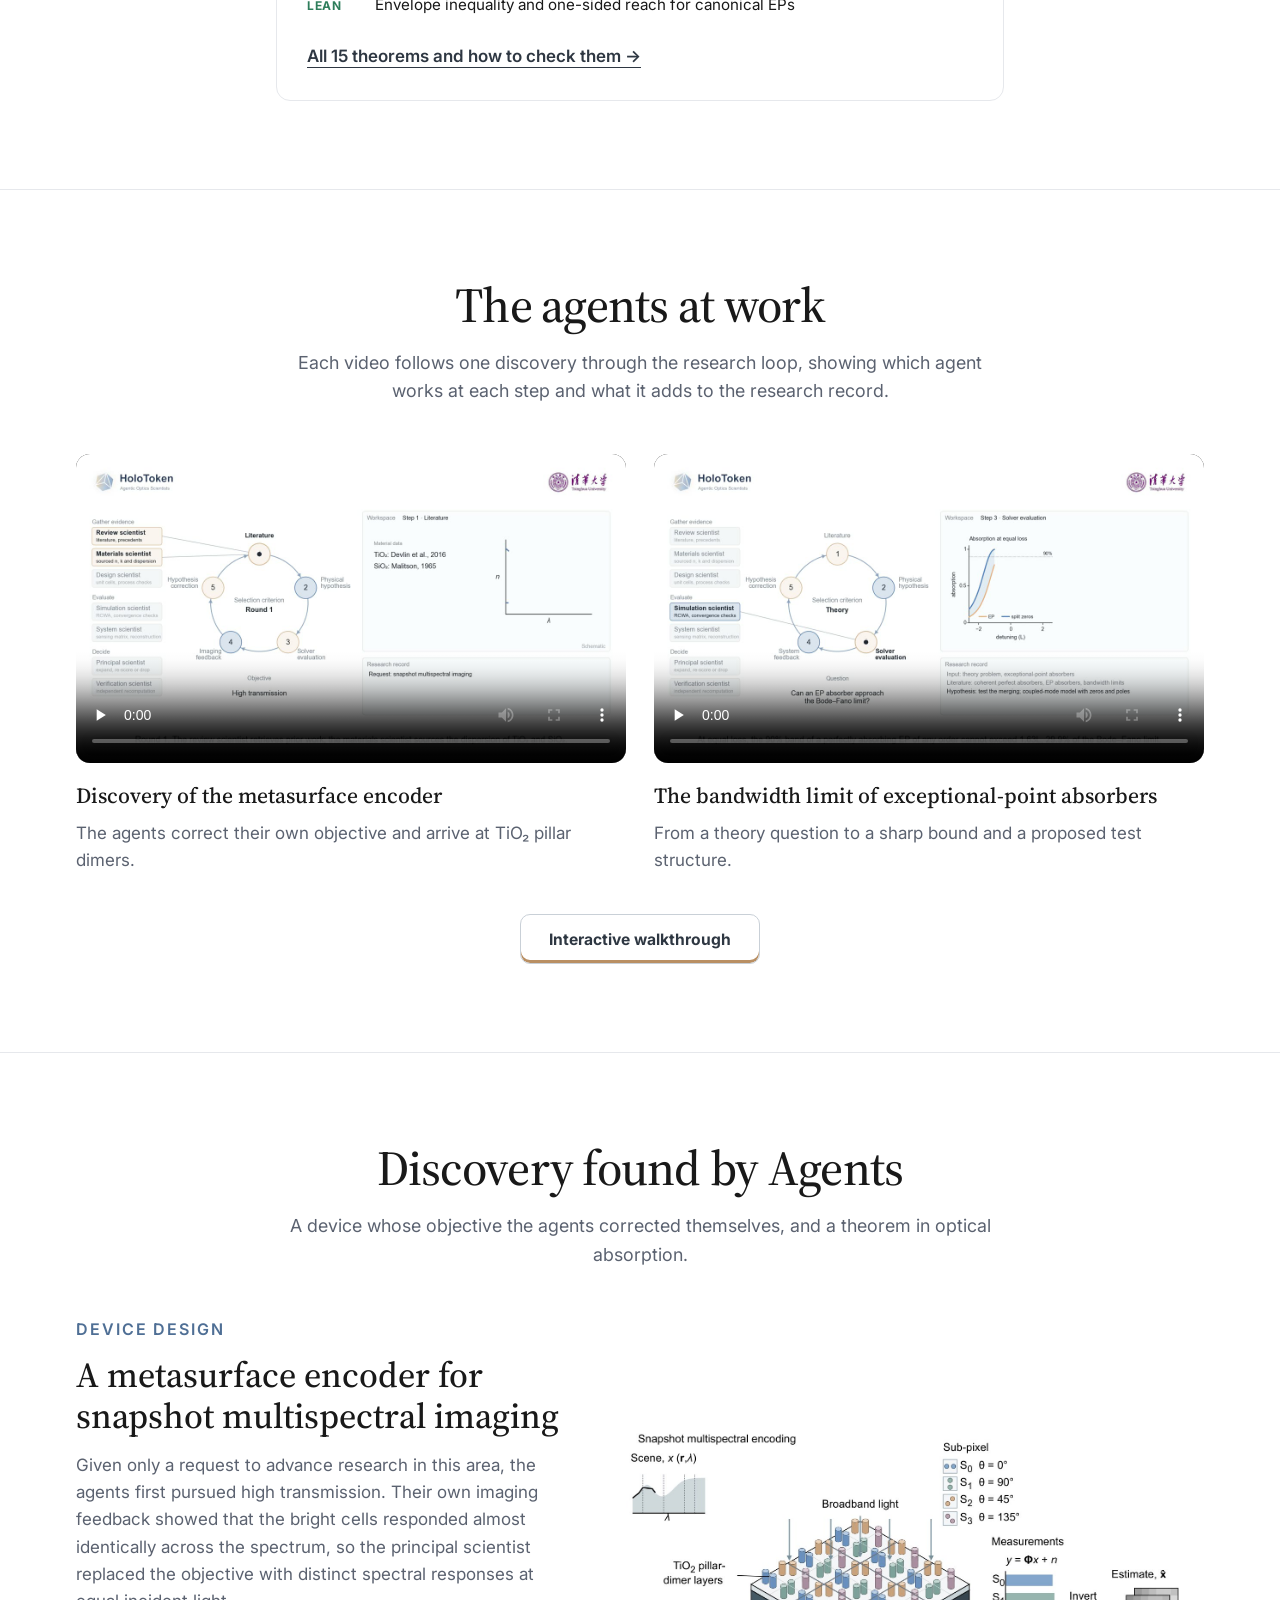
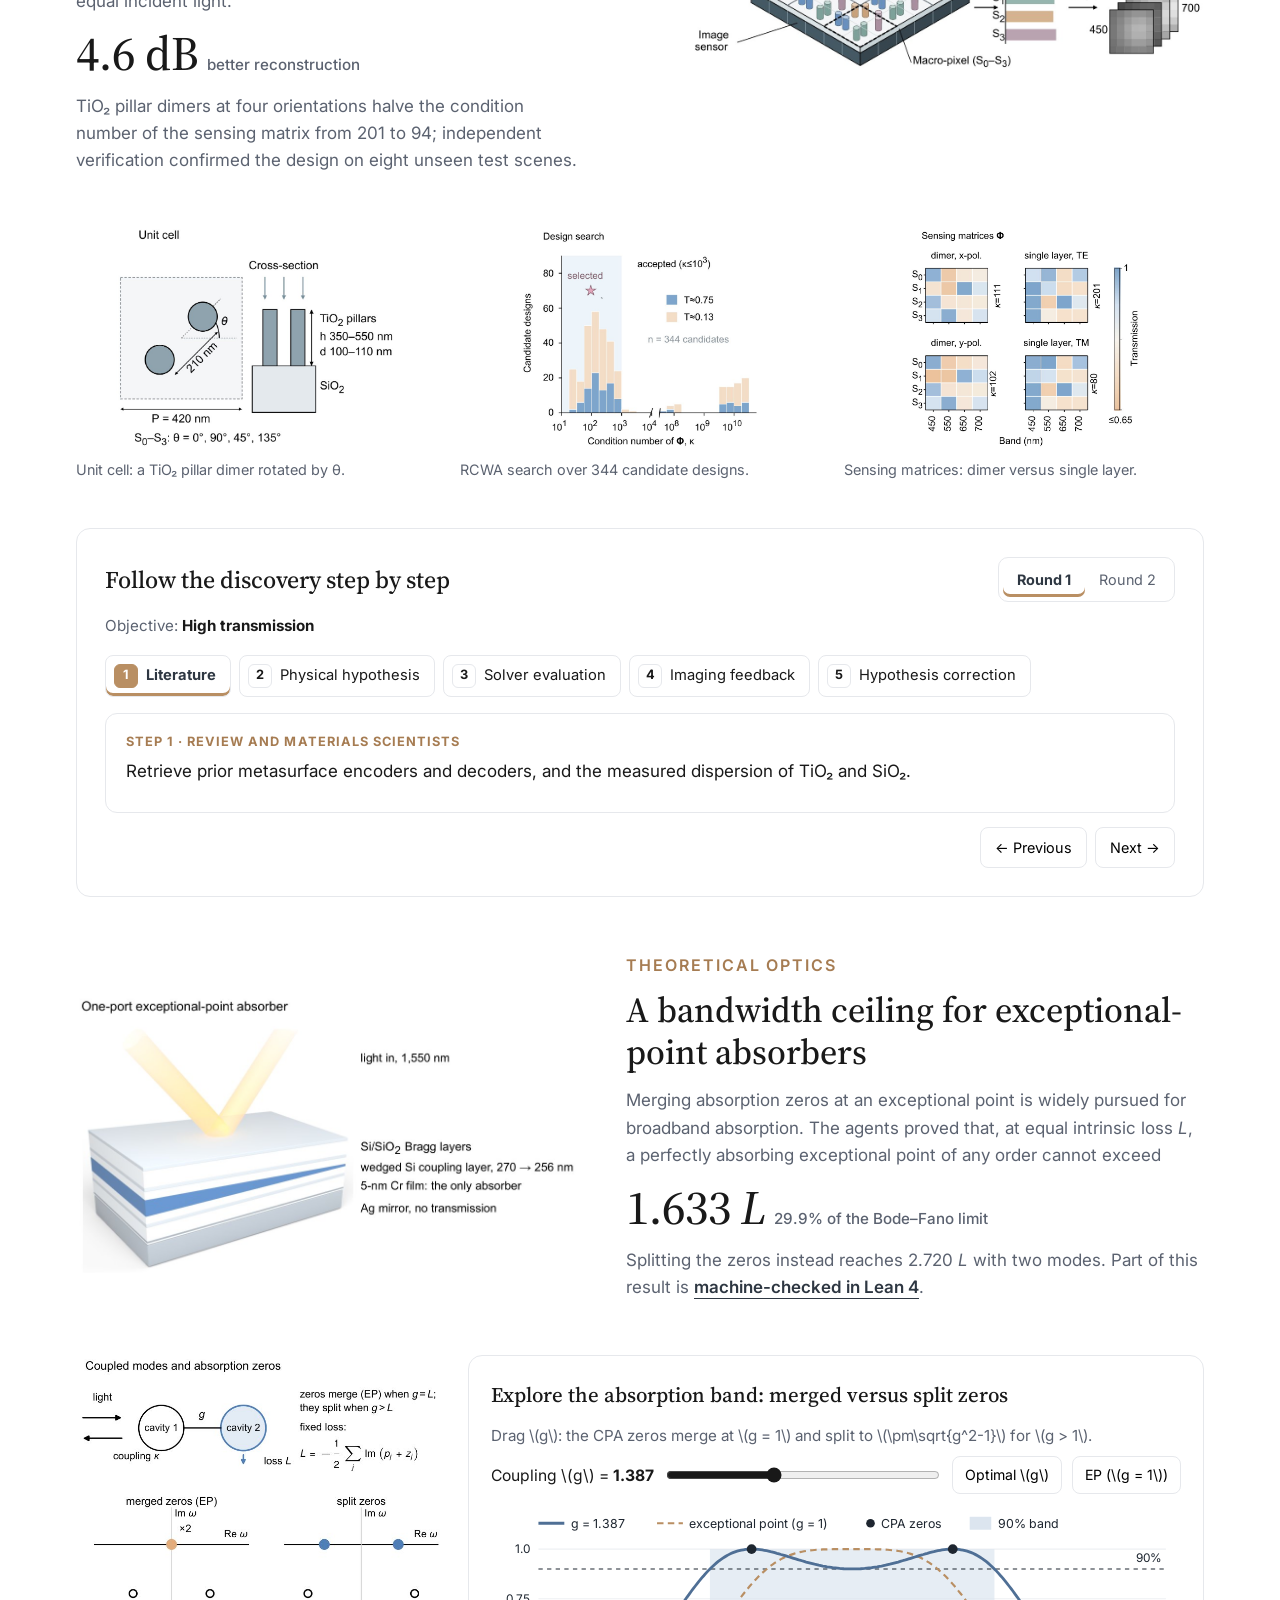
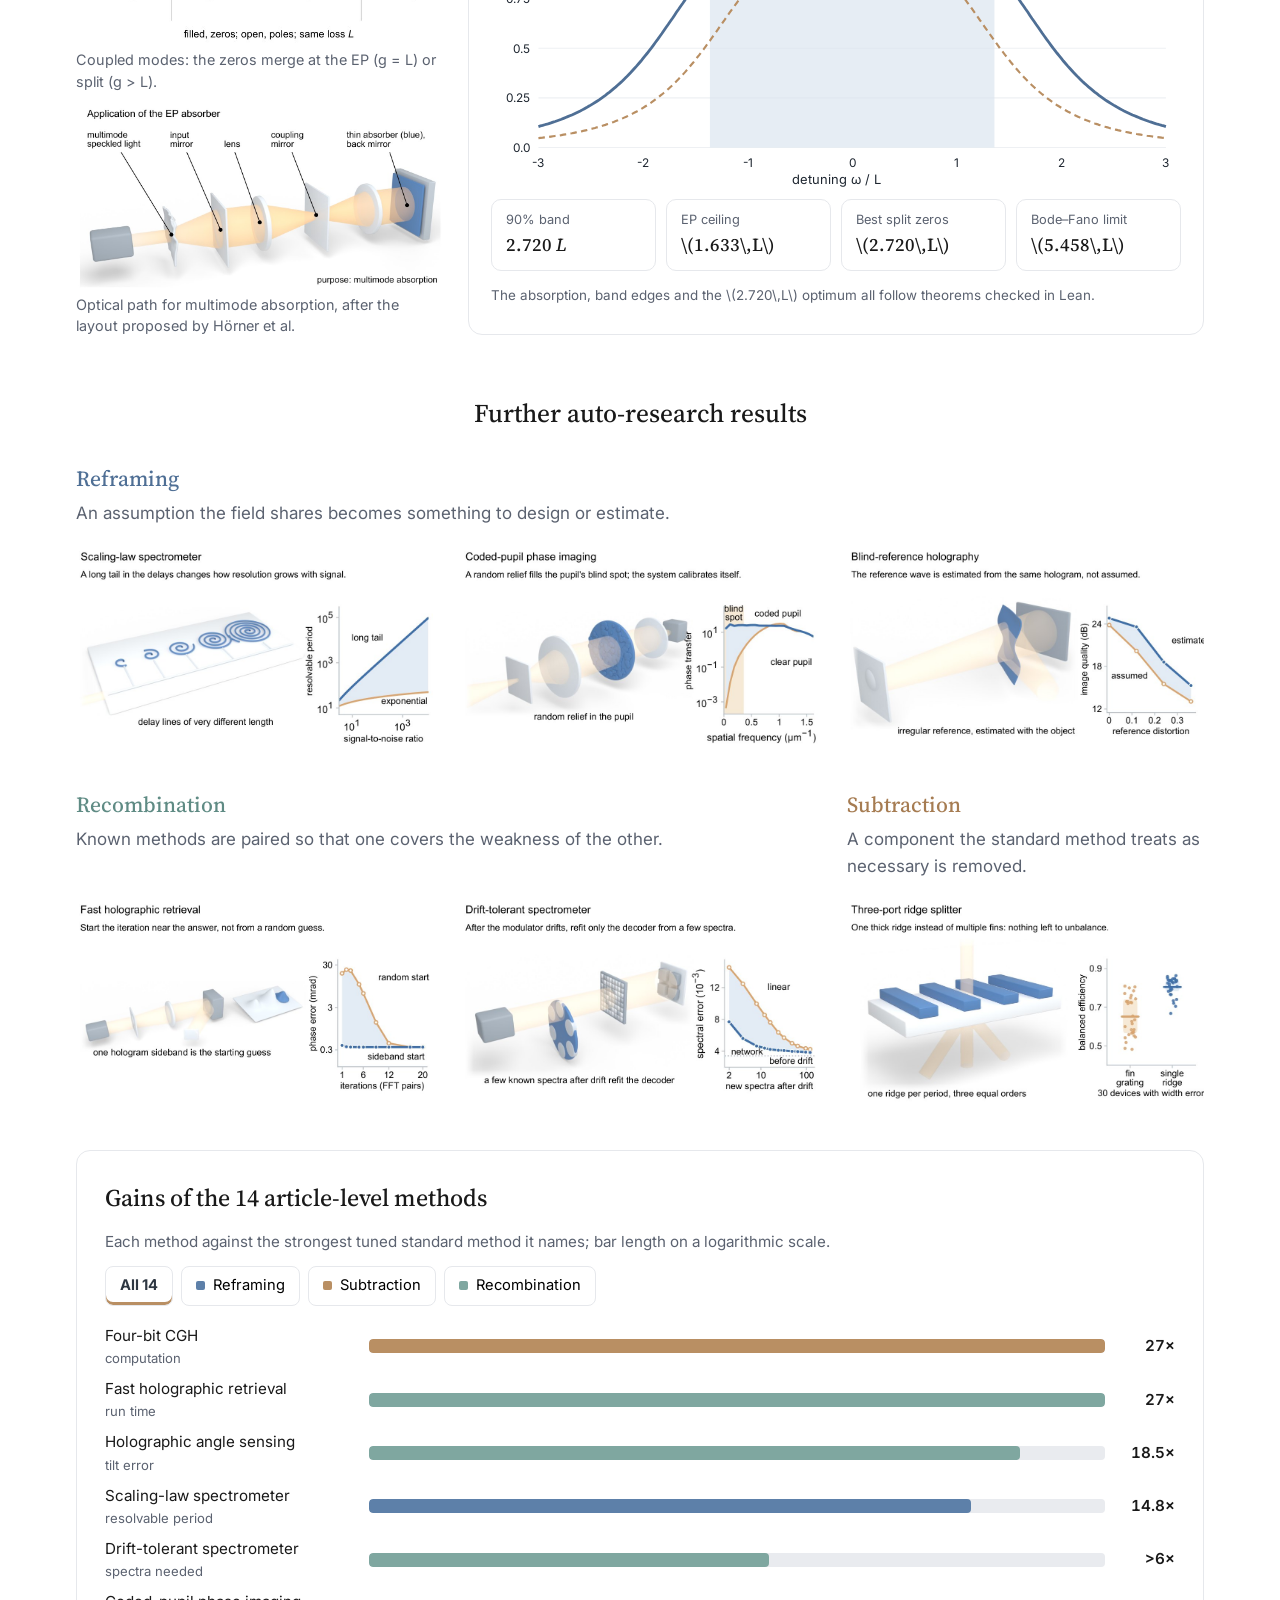
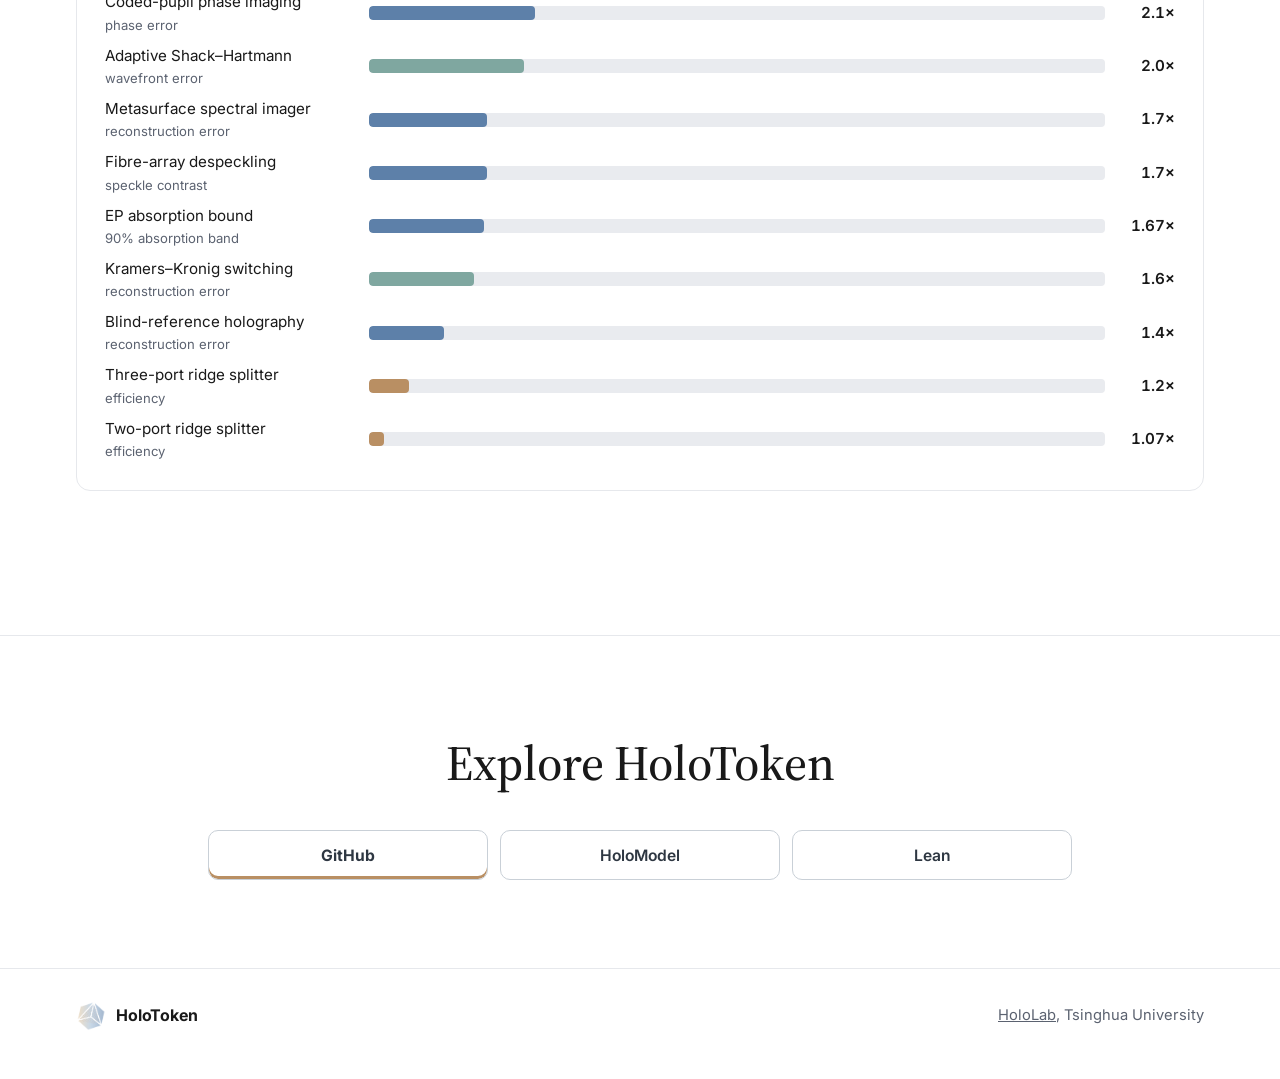
==== commit efa602b5: "Shorter Model card" ====
--- a/docs/index.html
+++ b/docs/index.html
@@ -378,7 +378,7 @@
 <section class="sec" id="layers">
   <div class="wrap">
     <div class="layers">
-      <a class="layer" href="#model"><span class="ln">01</span><h3>Model</h3><p>HoloModel: local 27B models that write the research code and supply optics knowledge.</p></a>
+      <a class="layer" href="#model"><span class="ln">01</span><h3>Model</h3><p>Post-trained 27B HoloModels for research and knowledge enhancement.</p></a>
       <a class="layer" href="#harness"><span class="ln">02</span><h3>Harness</h3><p>The pipeline, agents, tools, research record and checks that carry a question to a verified result.</p></a>
       <a class="layer" href="#skills"><span class="ln">03</span><h3>Skills</h3><p>Recurring research procedures, written down once and shared by every agent.</p></a>
       <a class="layer" href="#lean"><span class="ln">04</span><h3>Lean</h3><p>Machine-checked proofs of the theory results, rebuilt on every change.</p></a>
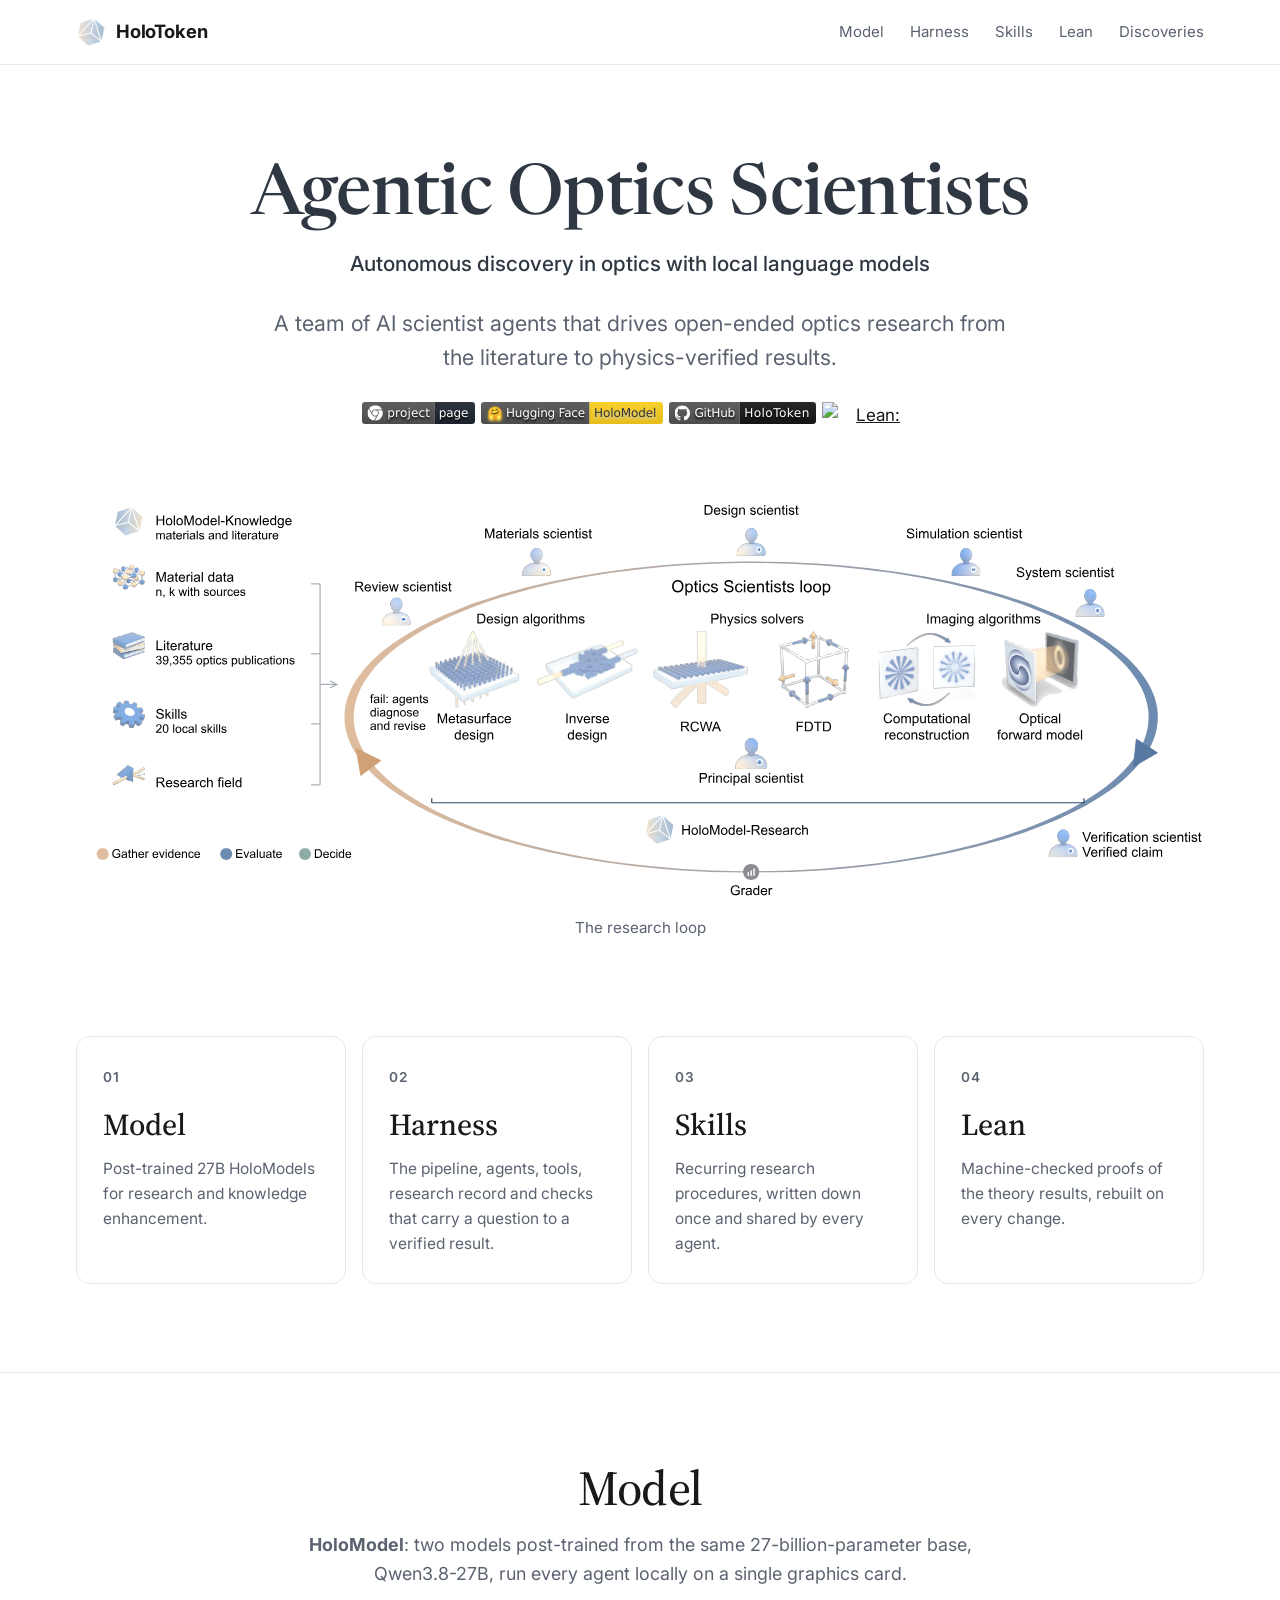
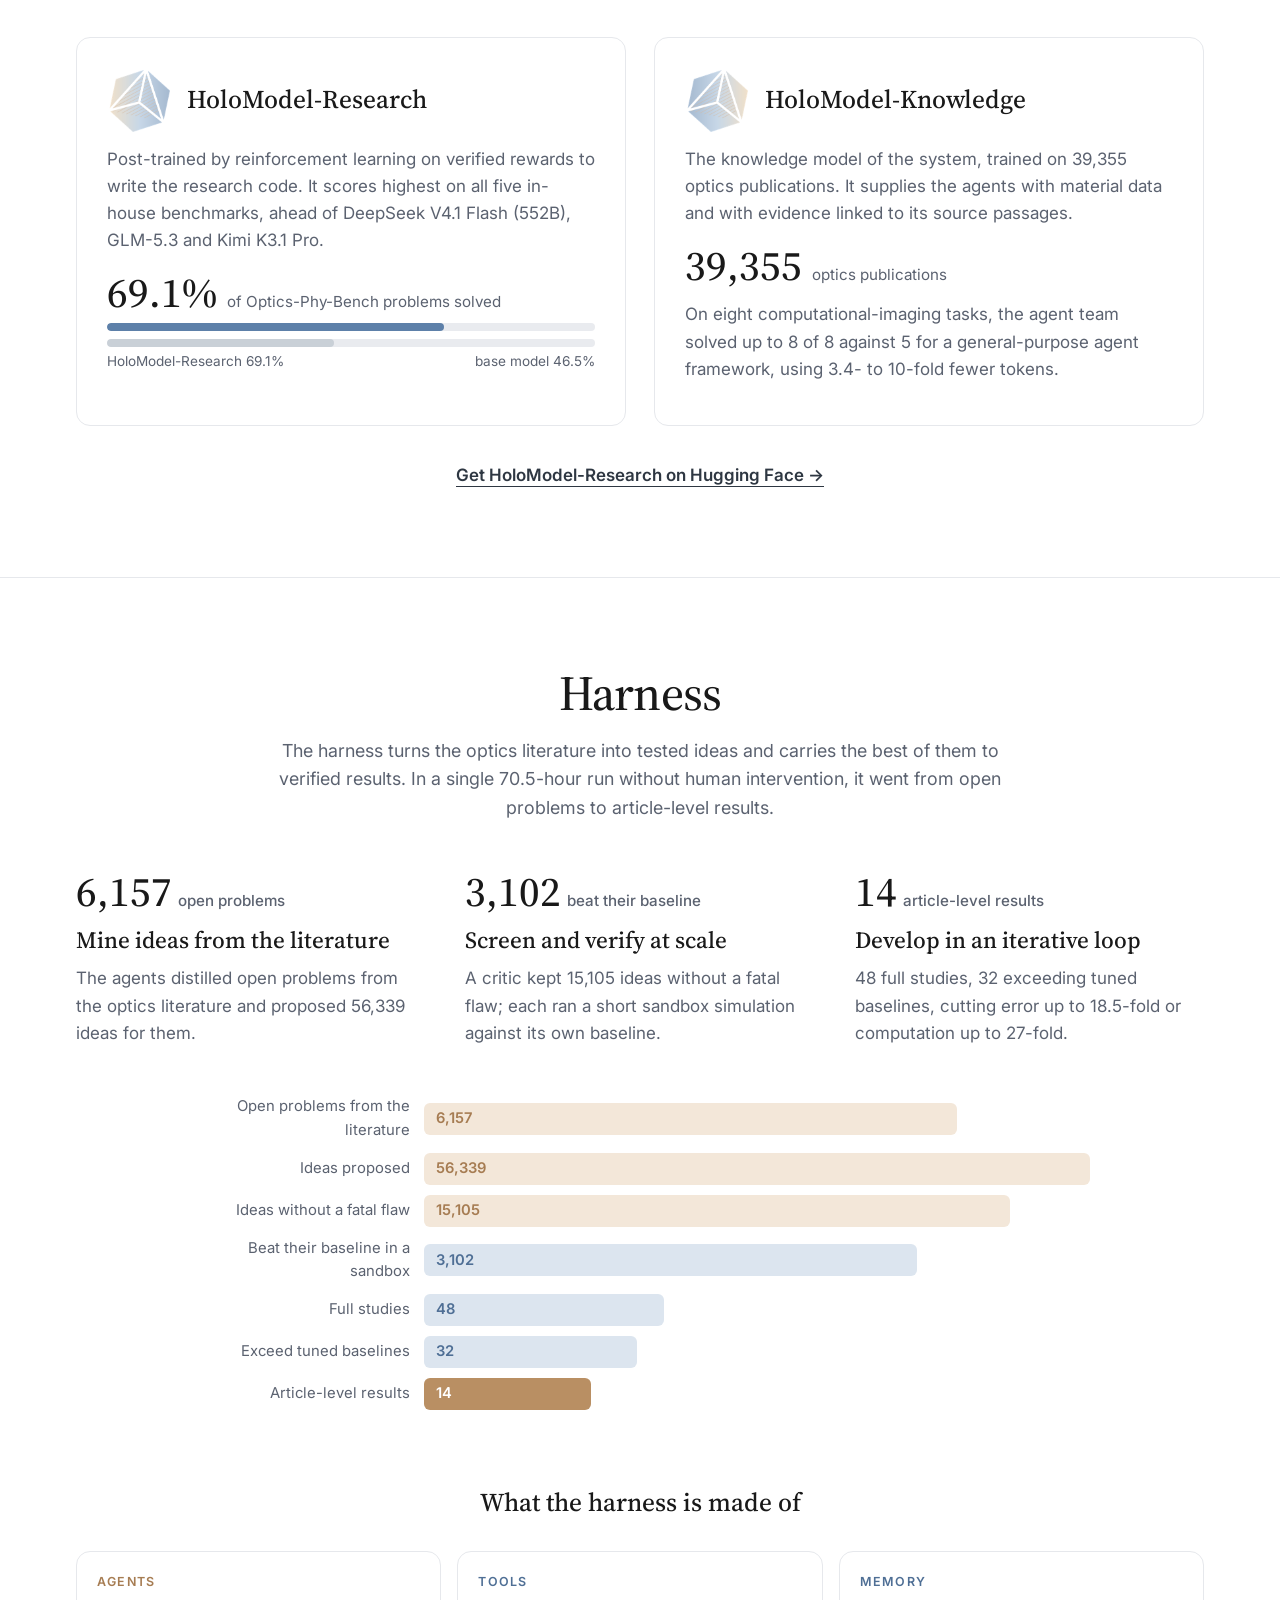
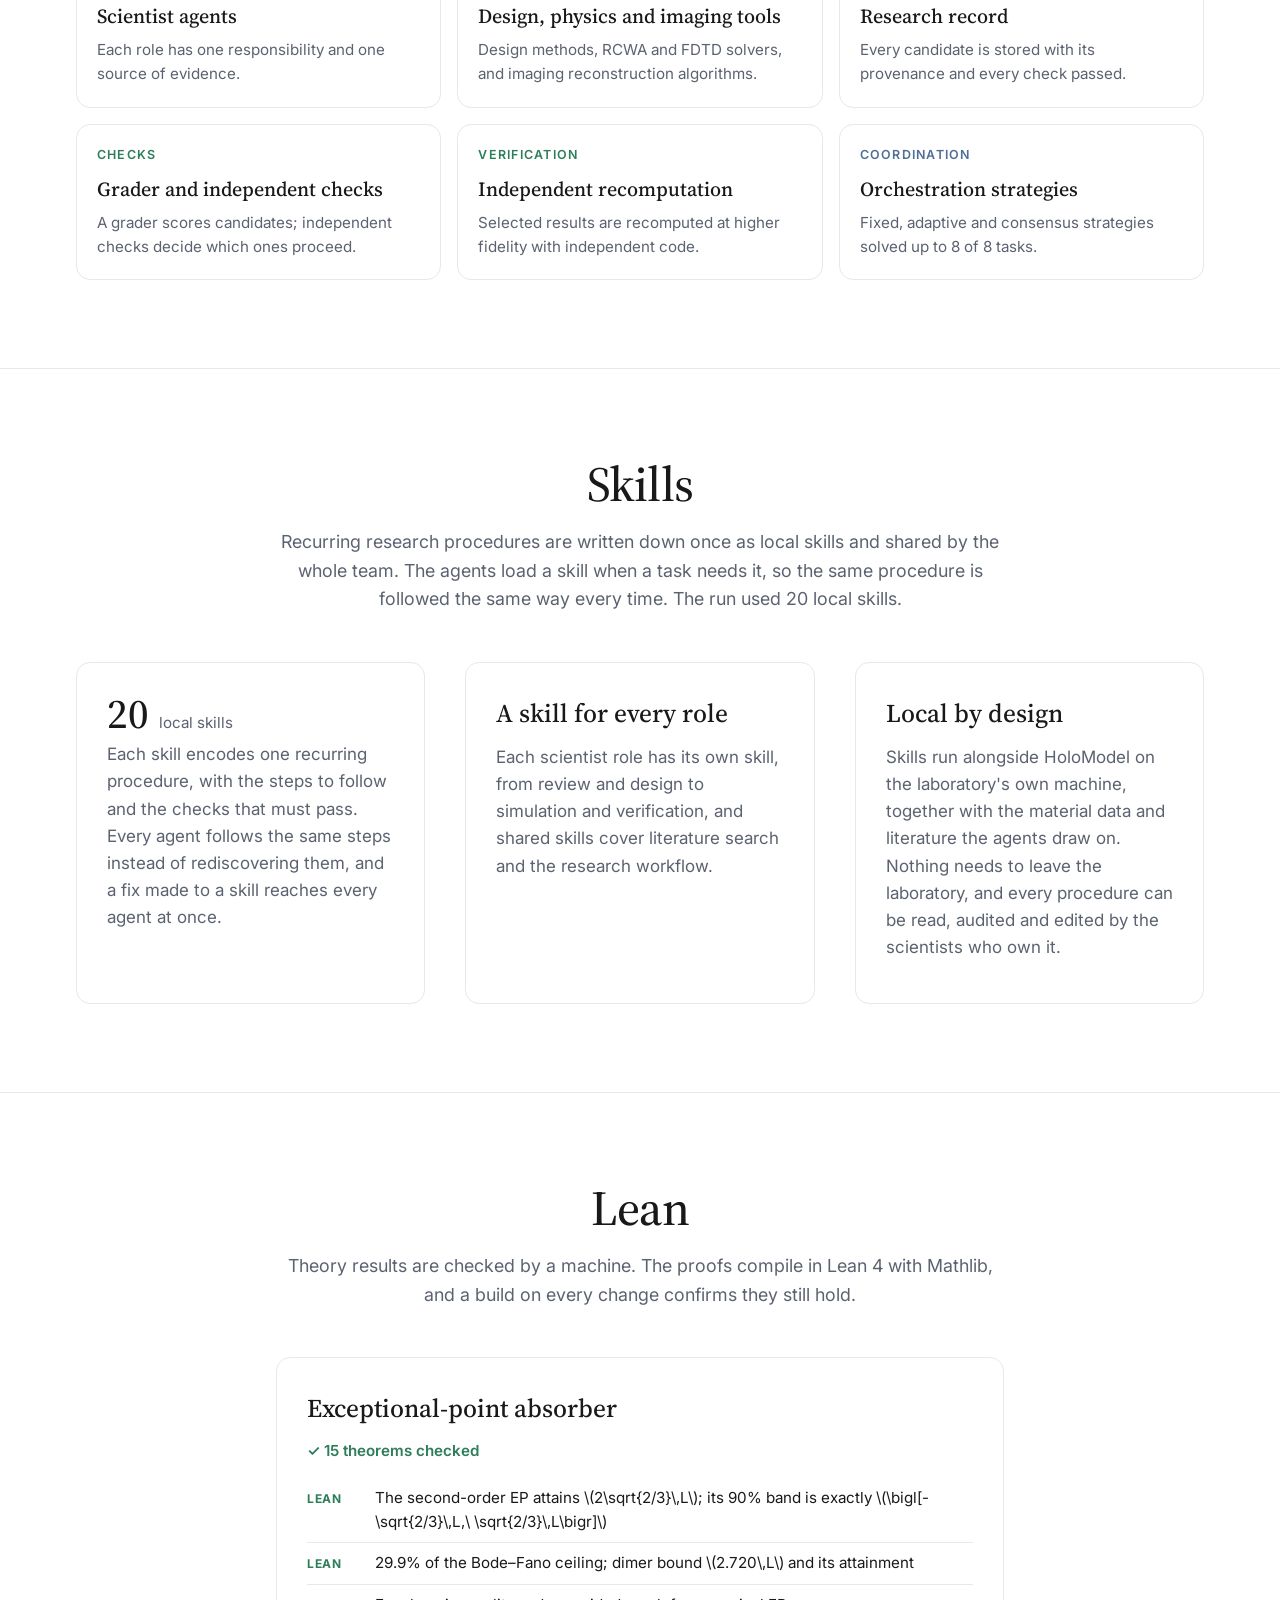
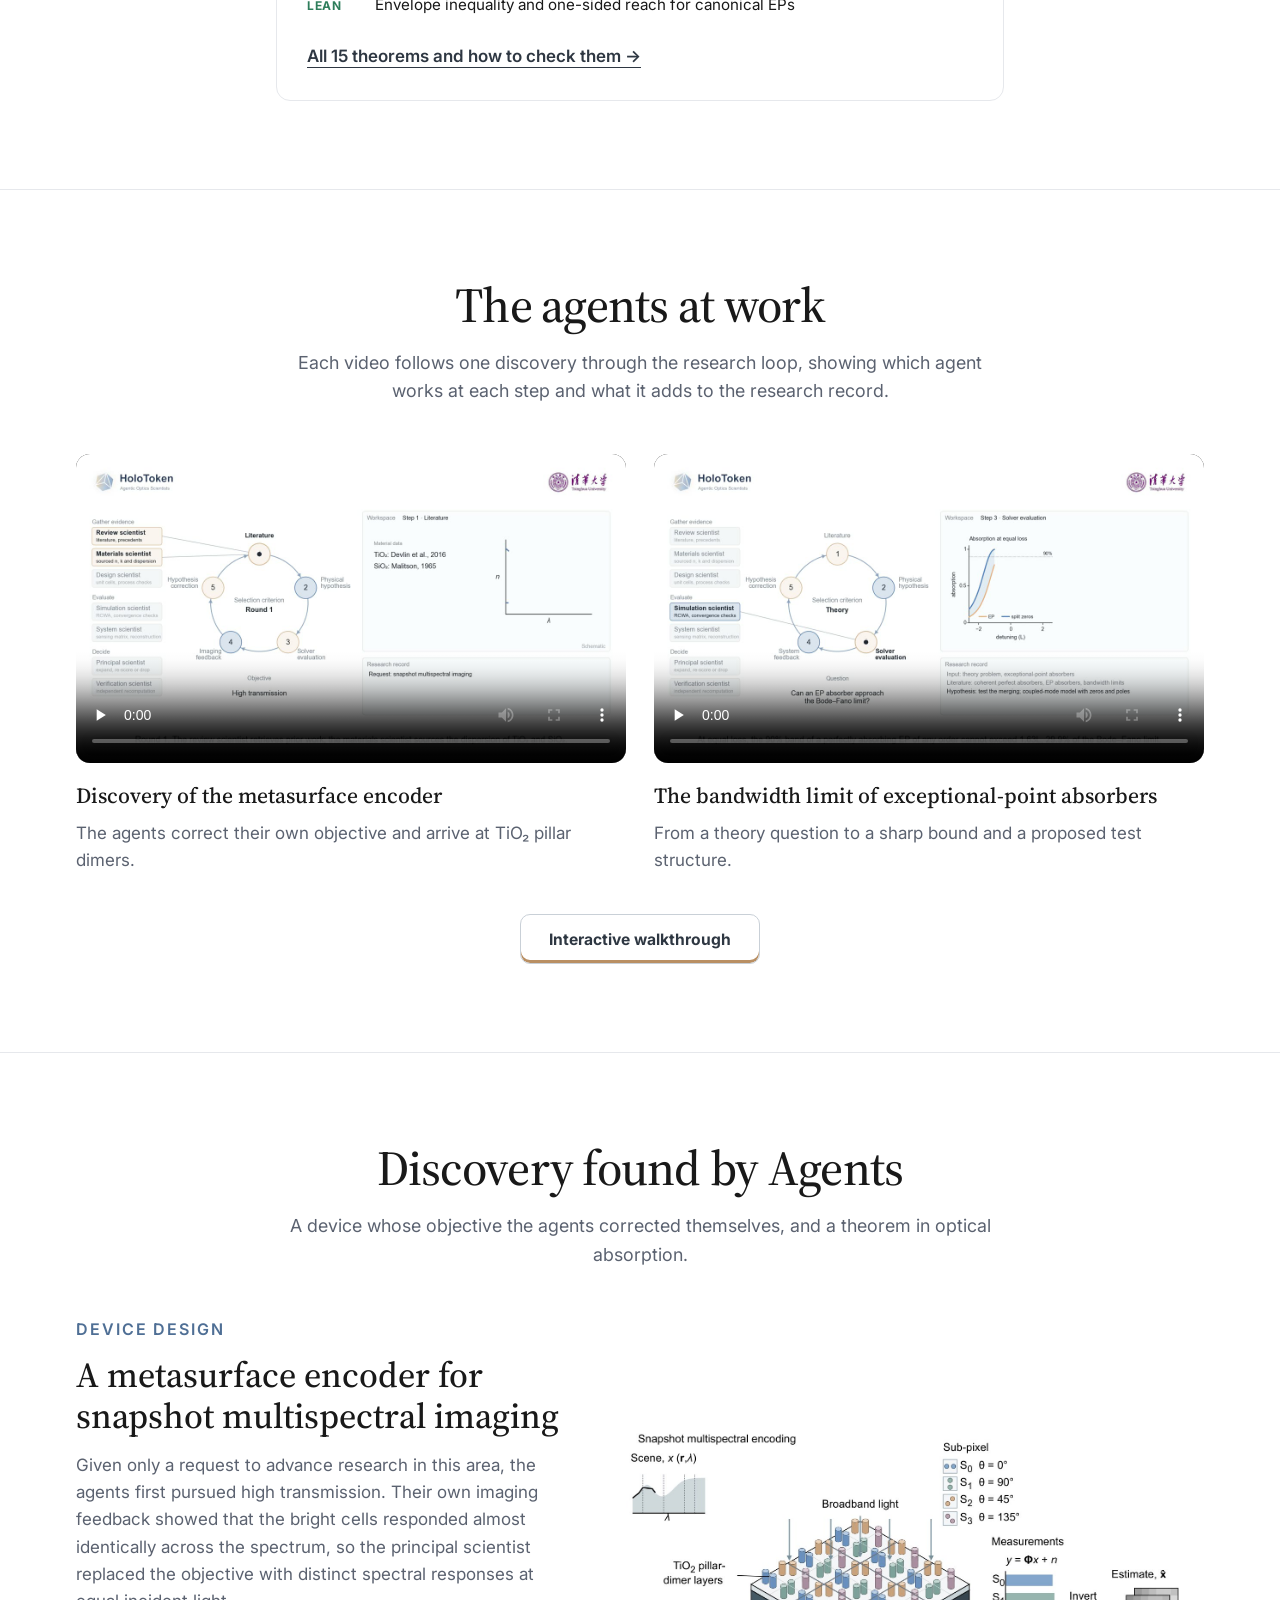
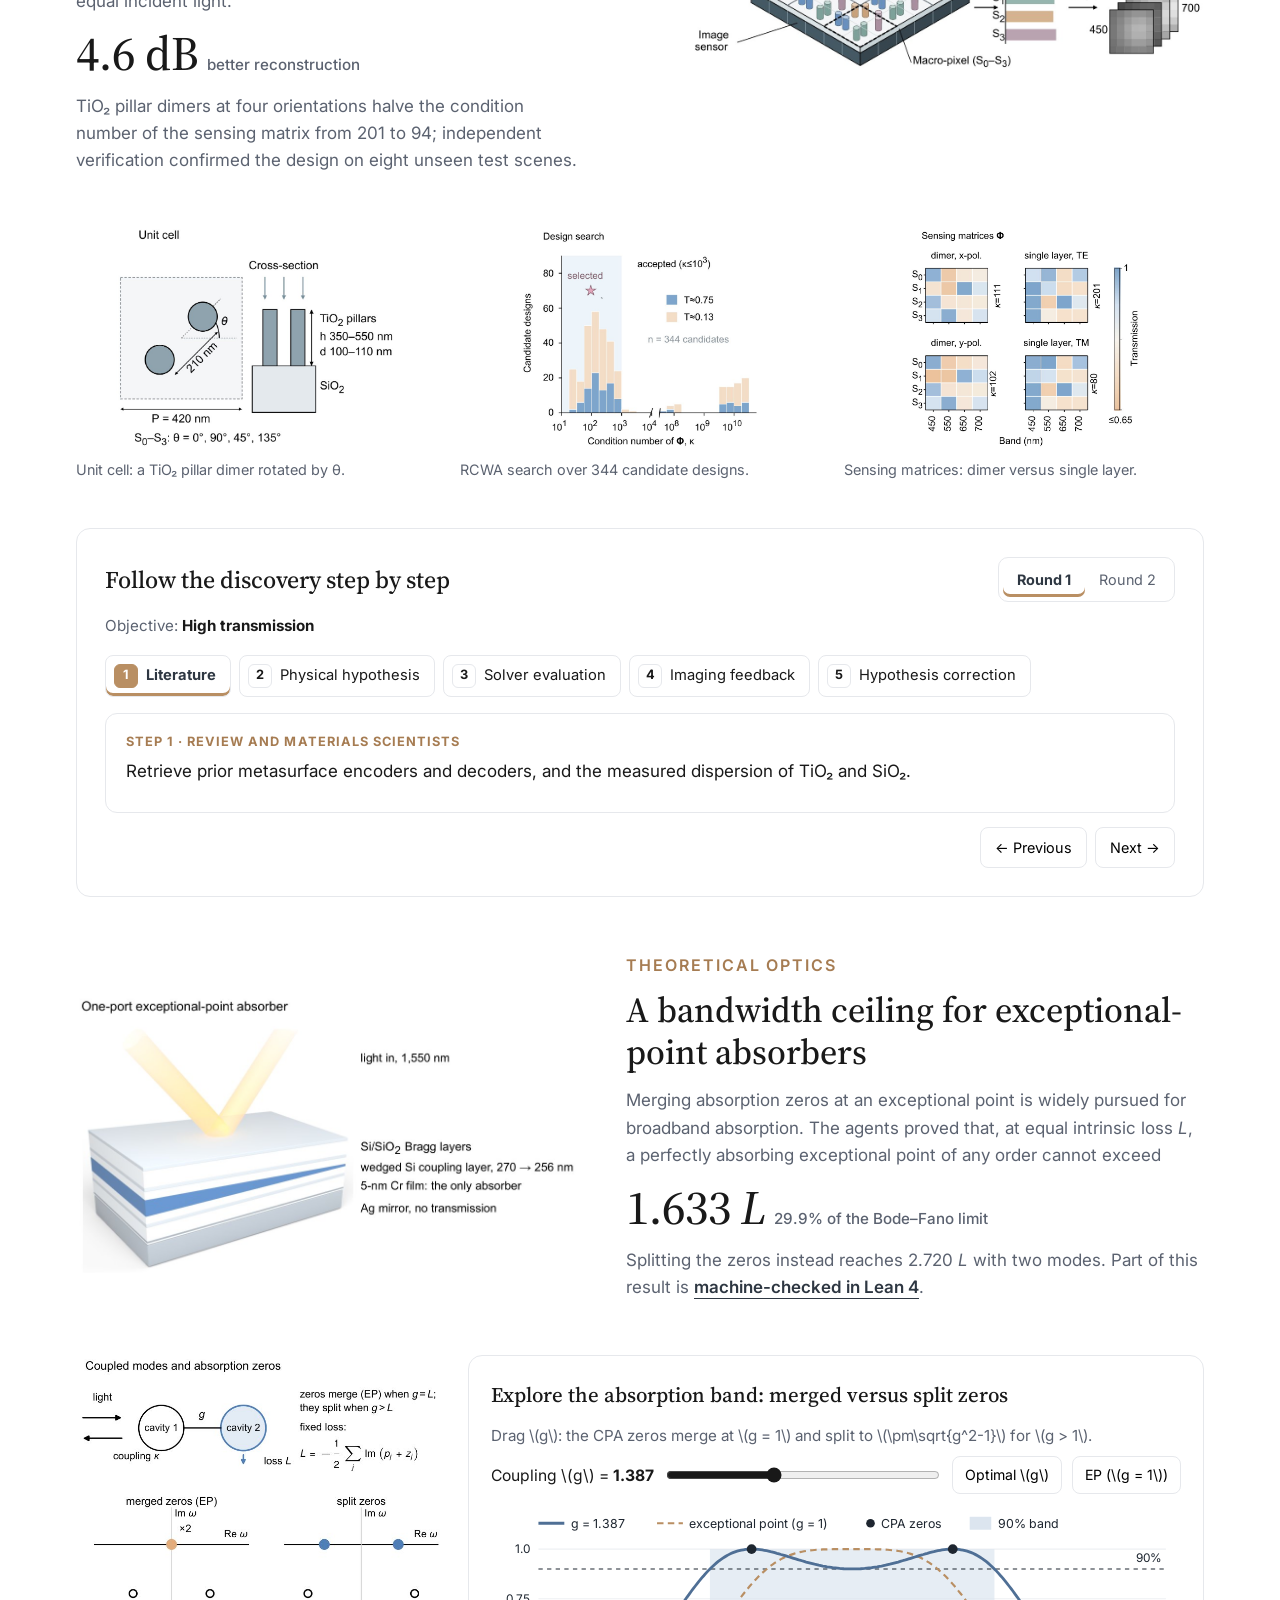
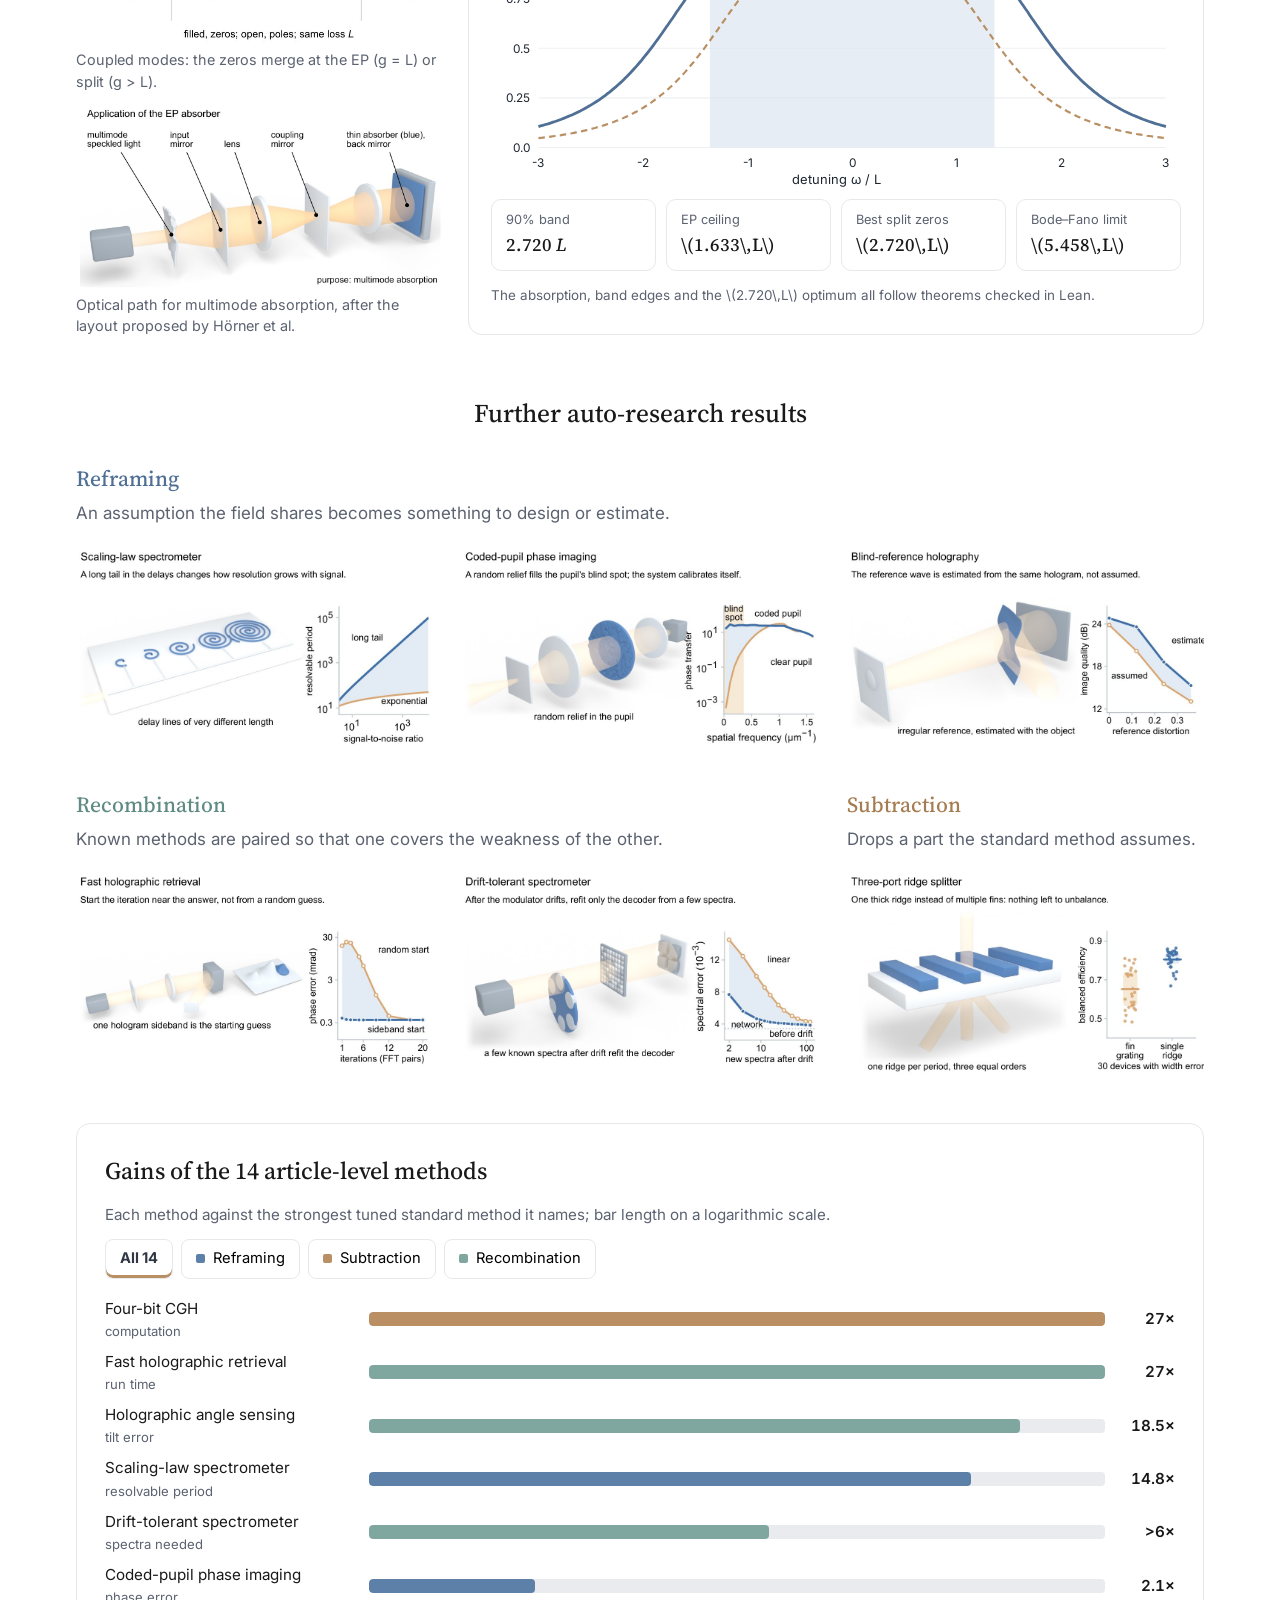
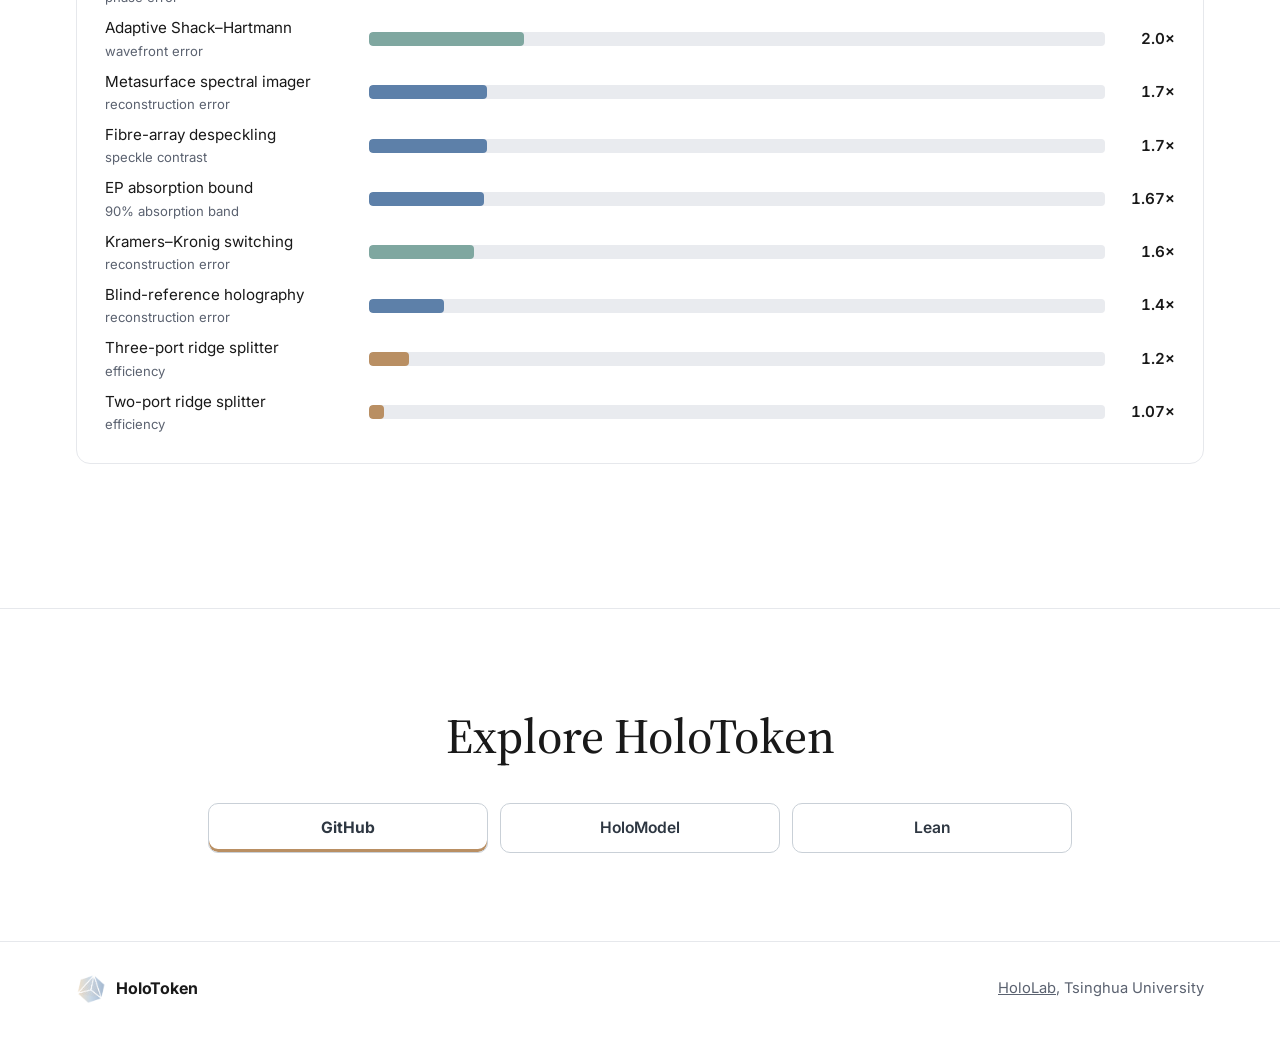
==== commit 77fd8ee7: "Shorter Subtraction line" ====
--- a/docs/index.html
+++ b/docs/index.html
@@ -270,10 +270,10 @@
   .mgrid .pn img { height: auto; }
   .grprow { display: grid; grid-template-columns: repeat(3, 1fr); gap: 28px; }
   .grprow > div:first-child { grid-column: span 2; }
-  .grprow .grp-p { min-height: 3.2em; }
   .mgrid.two { grid-template-columns: repeat(2, 1fr); }
+  @media (min-width: 961px) and (max-width: 1200px) { .grprow .grp-p { min-height: 3.2em; } }
   .mgrid.one { grid-template-columns: 1fr; }
-  @media (max-width: 960px) { .grprow { grid-template-columns: 1fr; gap: 0; } .grprow > div:first-child { grid-column: auto; } .grprow .grp-p { min-height: 0; } .mgrid.one { grid-template-columns: repeat(2, 1fr); } }
+  @media (max-width: 960px) { .grprow { grid-template-columns: 1fr; gap: 0; } .grprow > div:first-child { grid-column: auto; } .mgrid.one { grid-template-columns: repeat(2, 1fr); } }
   @media (max-width: 600px) { .mgrid.two, .mgrid.one { grid-template-columns: 1fr; } }
   .grp-h { font-family: "Source Serif 4", Georgia, serif; font-weight: 500; font-size: 1.35rem; margin: 0 0 4px; }
   .grp-h.rf { color: #4f6f95; } .grp-h.sb { color: #a67c52; } .grp-h.rc { color: #5f8b84; }
@@ -600,7 +600,7 @@
     </div>
 
     
-    <h3 class="sub-h" style="margin-top:56px">Further auto-research results</h3><h4 class="grp-h rf">Reframing</h4><p class="grp-p">An assumption the field shares becomes something to design or estimate.</p><div class="mgrid"><figure class="pn"><img src="assets/fig/panels/m_scaling.jpg" alt="Scaling-law spectrometer" loading="lazy"></figure><figure class="pn"><img src="assets/fig/panels/m_codedpupil.jpg" alt="Coded-pupil phase imaging" loading="lazy"></figure><figure class="pn"><img src="assets/fig/panels/m_blindref.jpg" alt="Blind-reference holography" loading="lazy"></figure></div><div class="grprow"><div><h4 class="grp-h rc">Recombination</h4><p class="grp-p">Known methods are paired so that one covers the weakness of the other.</p><div class="mgrid two"><figure class="pn"><img src="assets/fig/panels/m_fastholo.jpg" alt="Fast holographic retrieval" loading="lazy"></figure><figure class="pn"><img src="assets/fig/panels/m_drift.jpg" alt="Drift-tolerant spectrometer" loading="lazy"></figure></div></div><div><h4 class="grp-h sb">Subtraction</h4><p class="grp-p">A component the standard method treats as necessary is removed.</p><div class="mgrid one"><figure class="pn"><img src="assets/fig/panels/m_threeport.jpg" alt="Three-port ridge splitter" loading="lazy"></figure></div></div></div>
+    <h3 class="sub-h" style="margin-top:56px">Further auto-research results</h3><h4 class="grp-h rf">Reframing</h4><p class="grp-p">An assumption the field shares becomes something to design or estimate.</p><div class="mgrid"><figure class="pn"><img src="assets/fig/panels/m_scaling.jpg" alt="Scaling-law spectrometer" loading="lazy"></figure><figure class="pn"><img src="assets/fig/panels/m_codedpupil.jpg" alt="Coded-pupil phase imaging" loading="lazy"></figure><figure class="pn"><img src="assets/fig/panels/m_blindref.jpg" alt="Blind-reference holography" loading="lazy"></figure></div><div class="grprow"><div><h4 class="grp-h rc">Recombination</h4><p class="grp-p">Known methods are paired so that one covers the weakness of the other.</p><div class="mgrid two"><figure class="pn"><img src="assets/fig/panels/m_fastholo.jpg" alt="Fast holographic retrieval" loading="lazy"></figure><figure class="pn"><img src="assets/fig/panels/m_drift.jpg" alt="Drift-tolerant spectrometer" loading="lazy"></figure></div></div><div><h4 class="grp-h sb">Subtraction</h4><p class="grp-p">Drops a part the standard method assumes.</p><div class="mgrid one"><figure class="pn"><img src="assets/fig/panels/m_threeport.jpg" alt="Three-port ridge splitter" loading="lazy"></figure></div></div></div>
 
     <div class="interactive" style="background:#fff;margin-top:8px">
       <div class="ihead"><h3>Gains of the 14 article-level methods</h3></div>
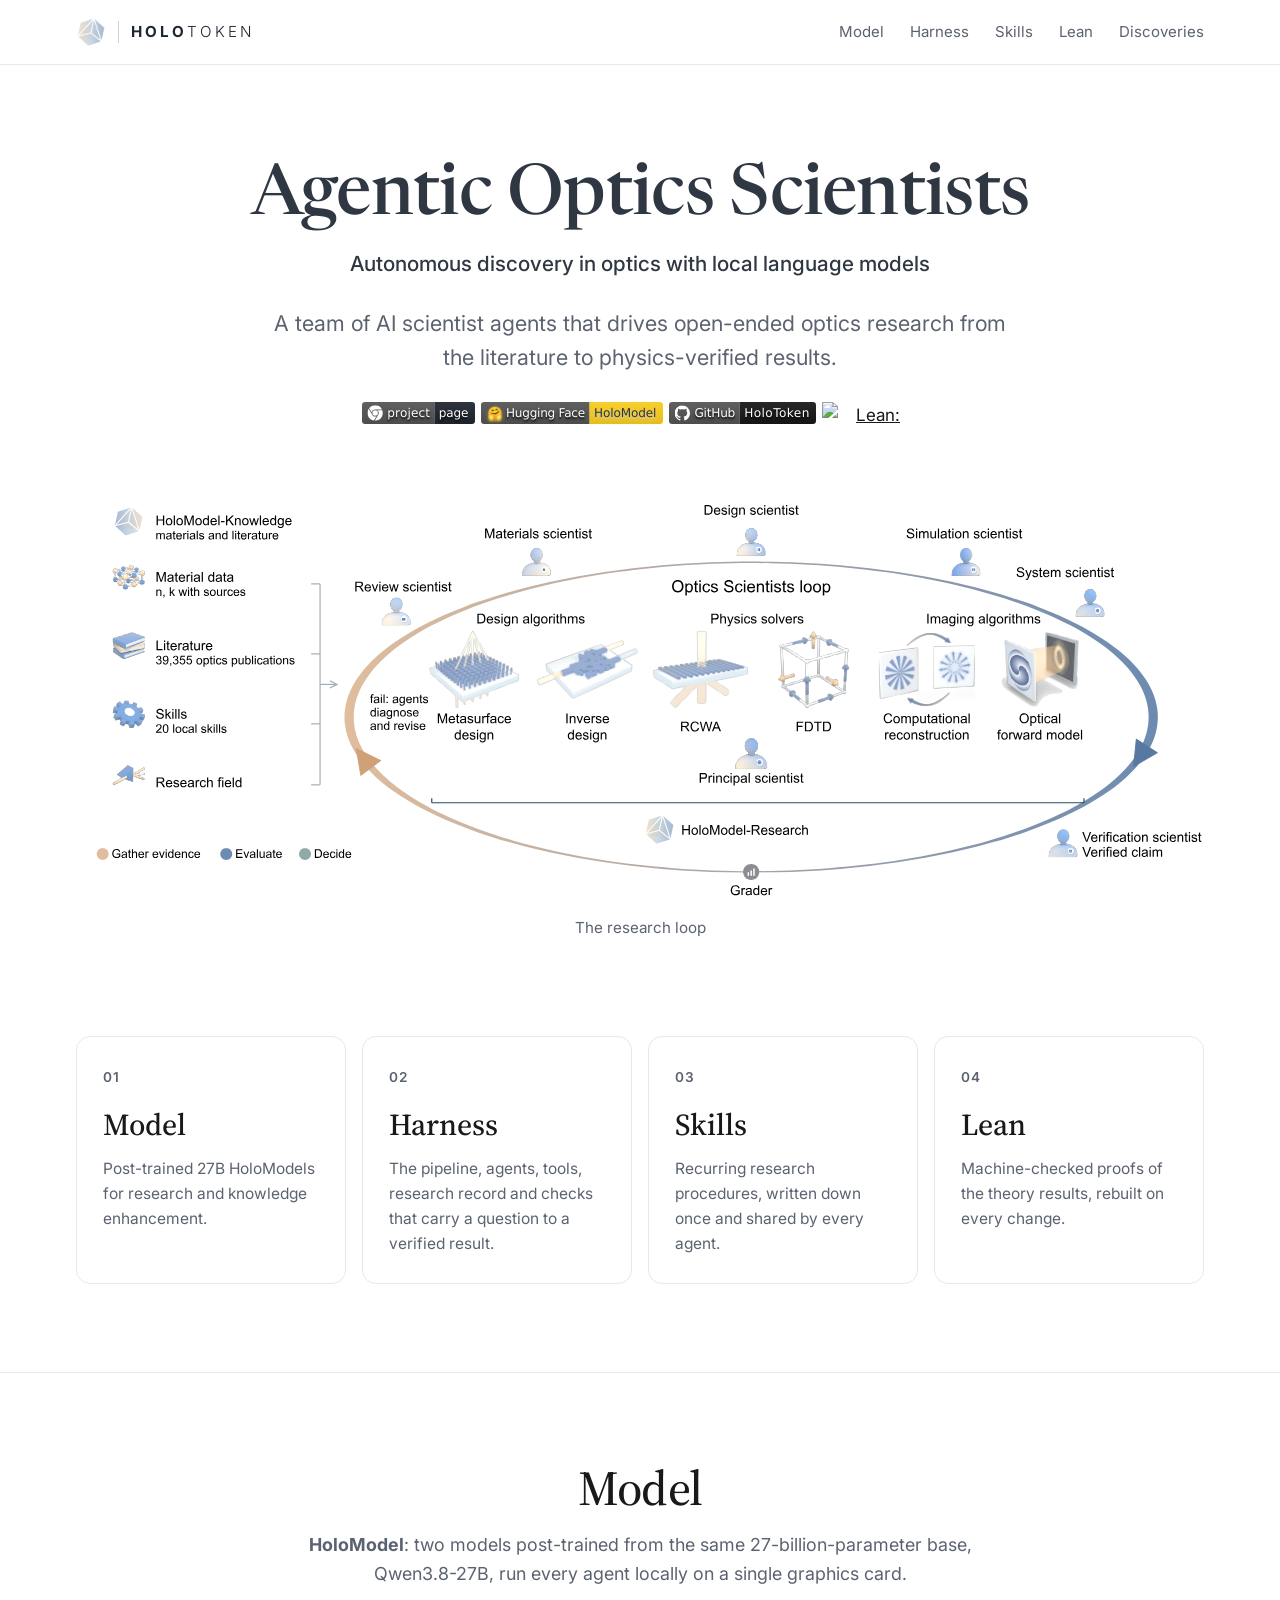
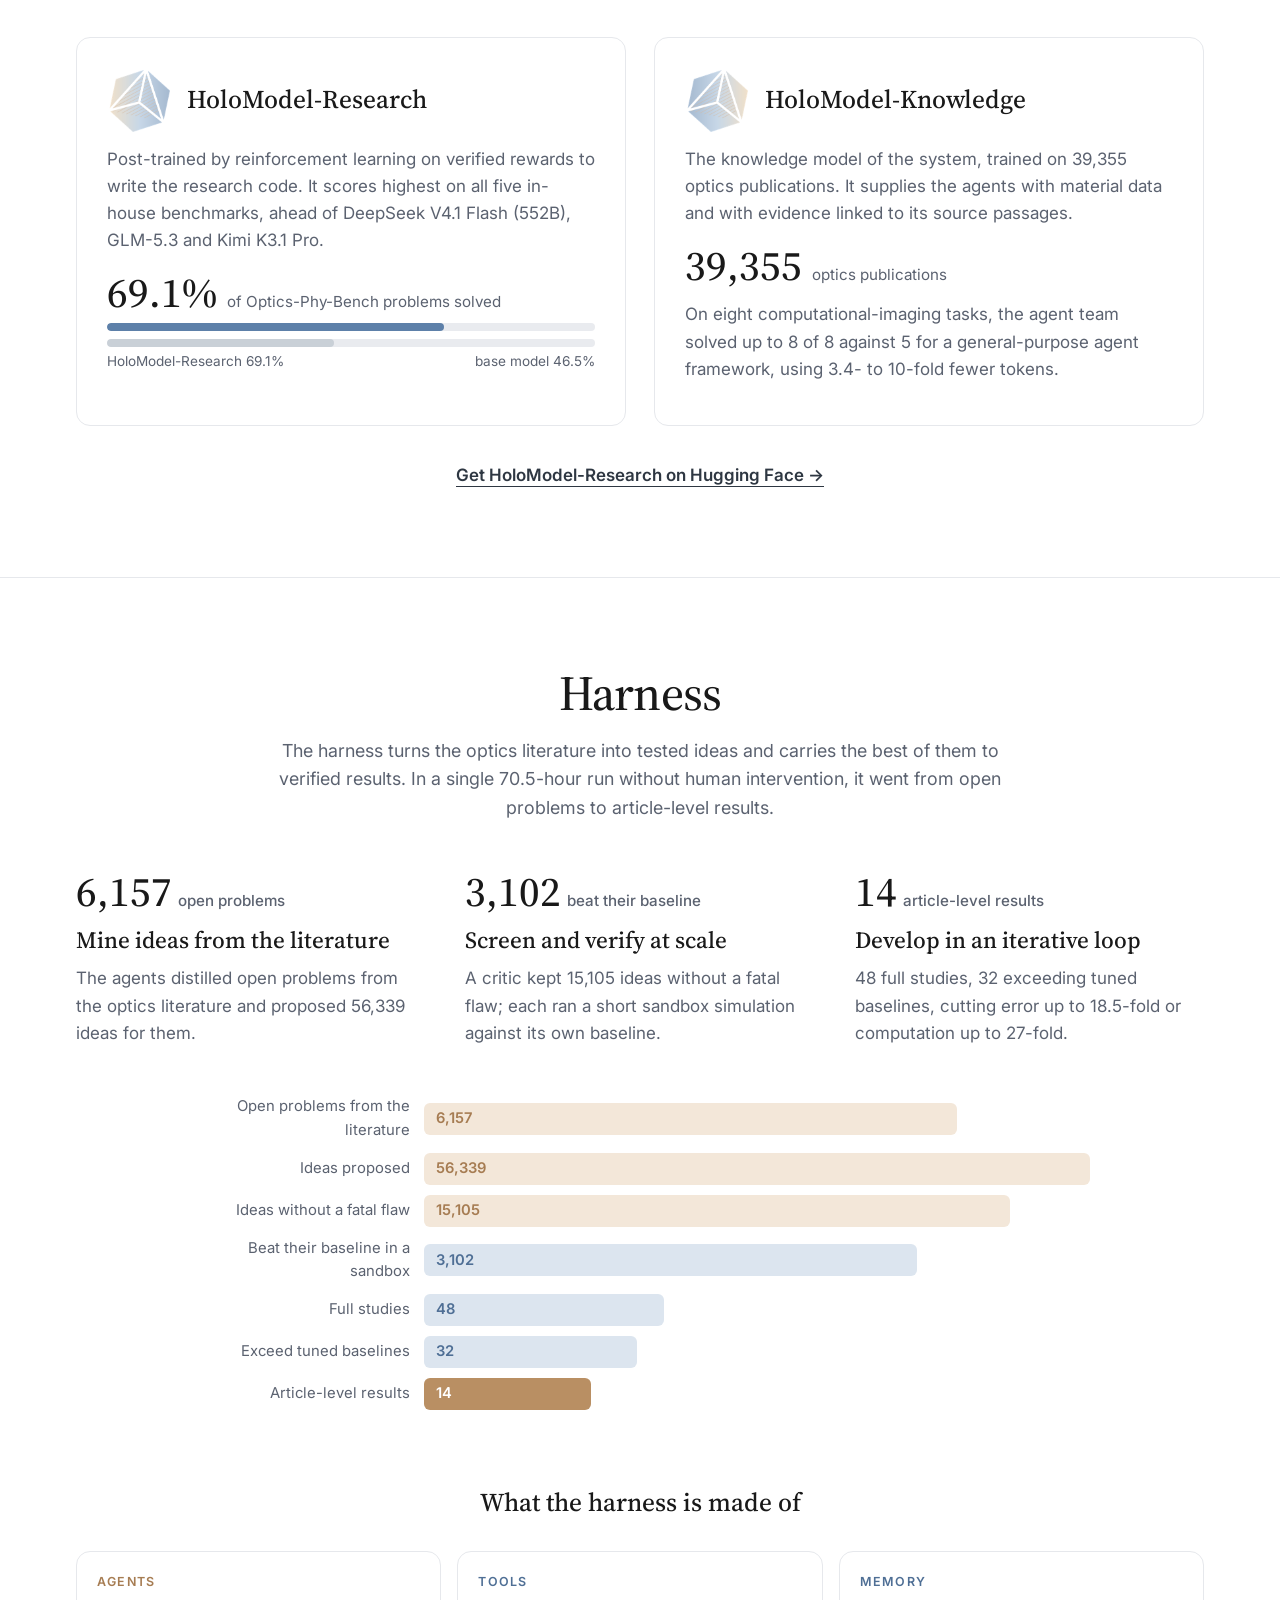
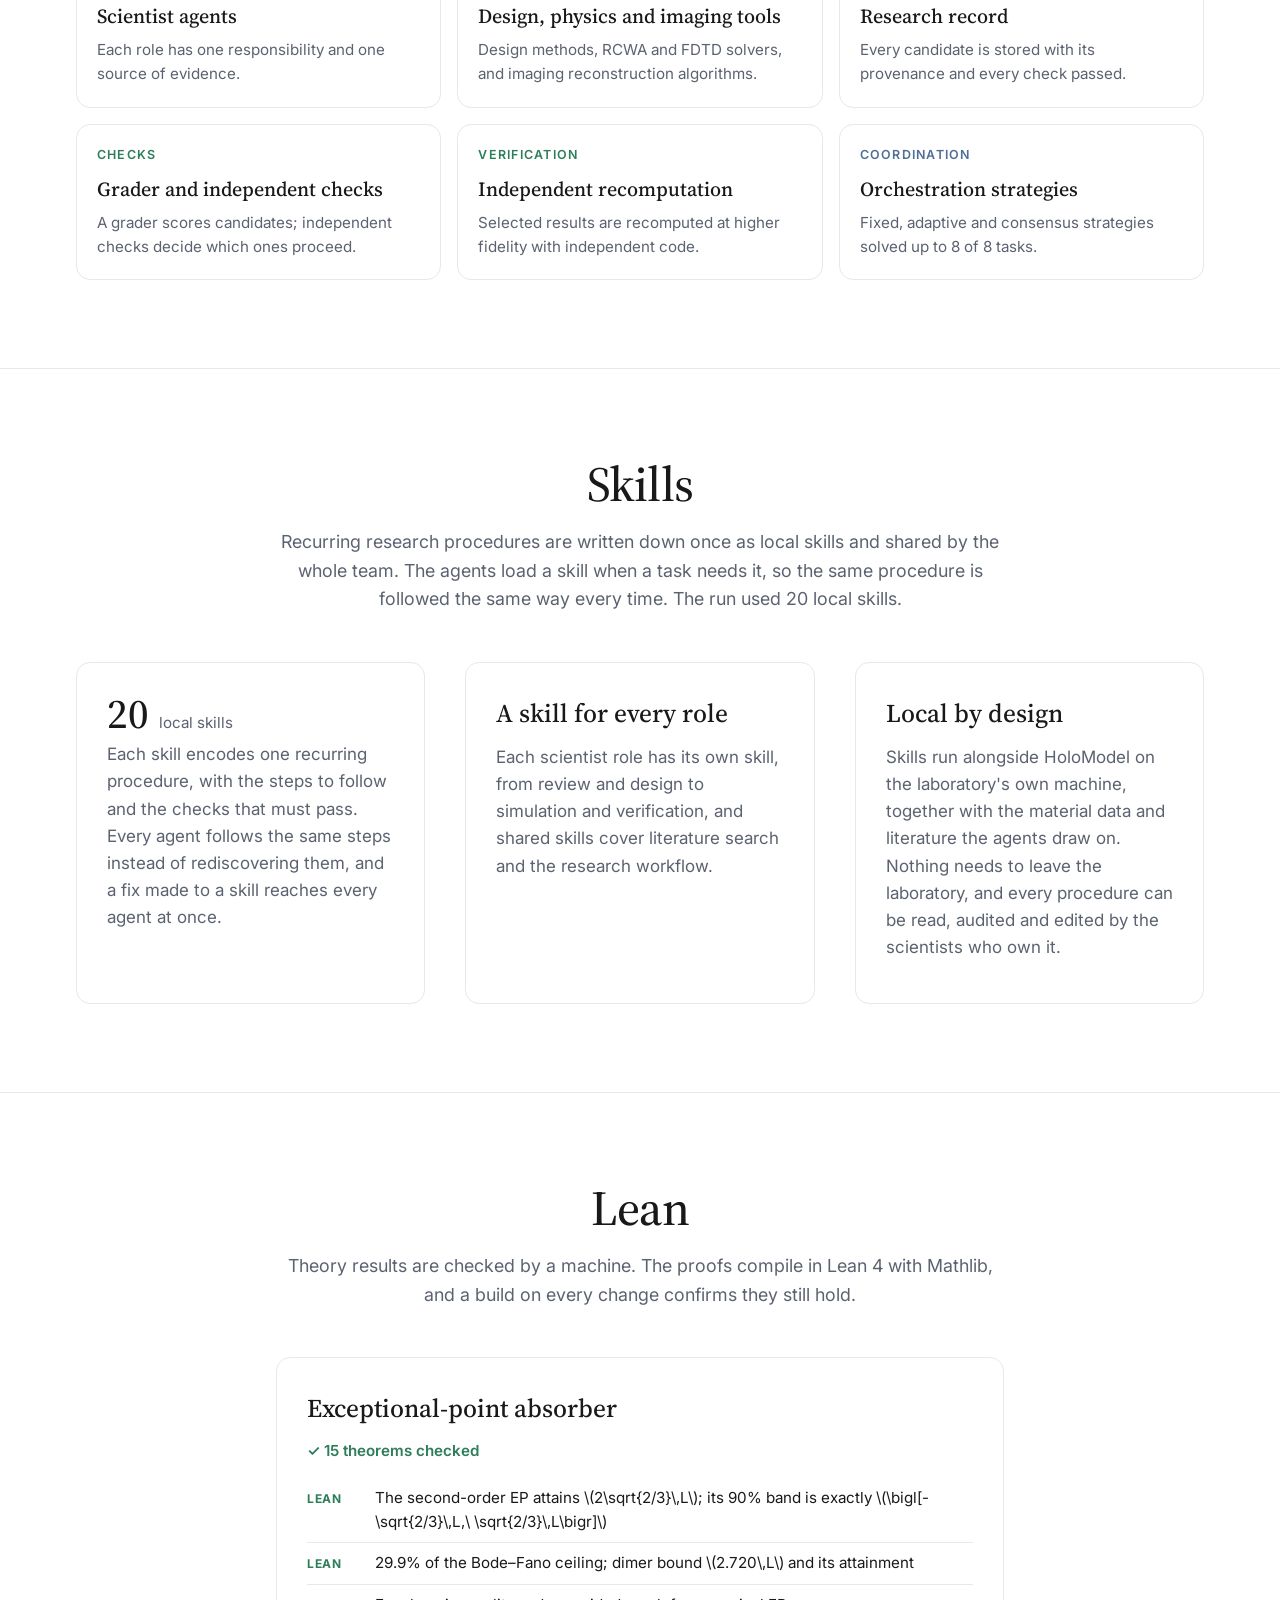
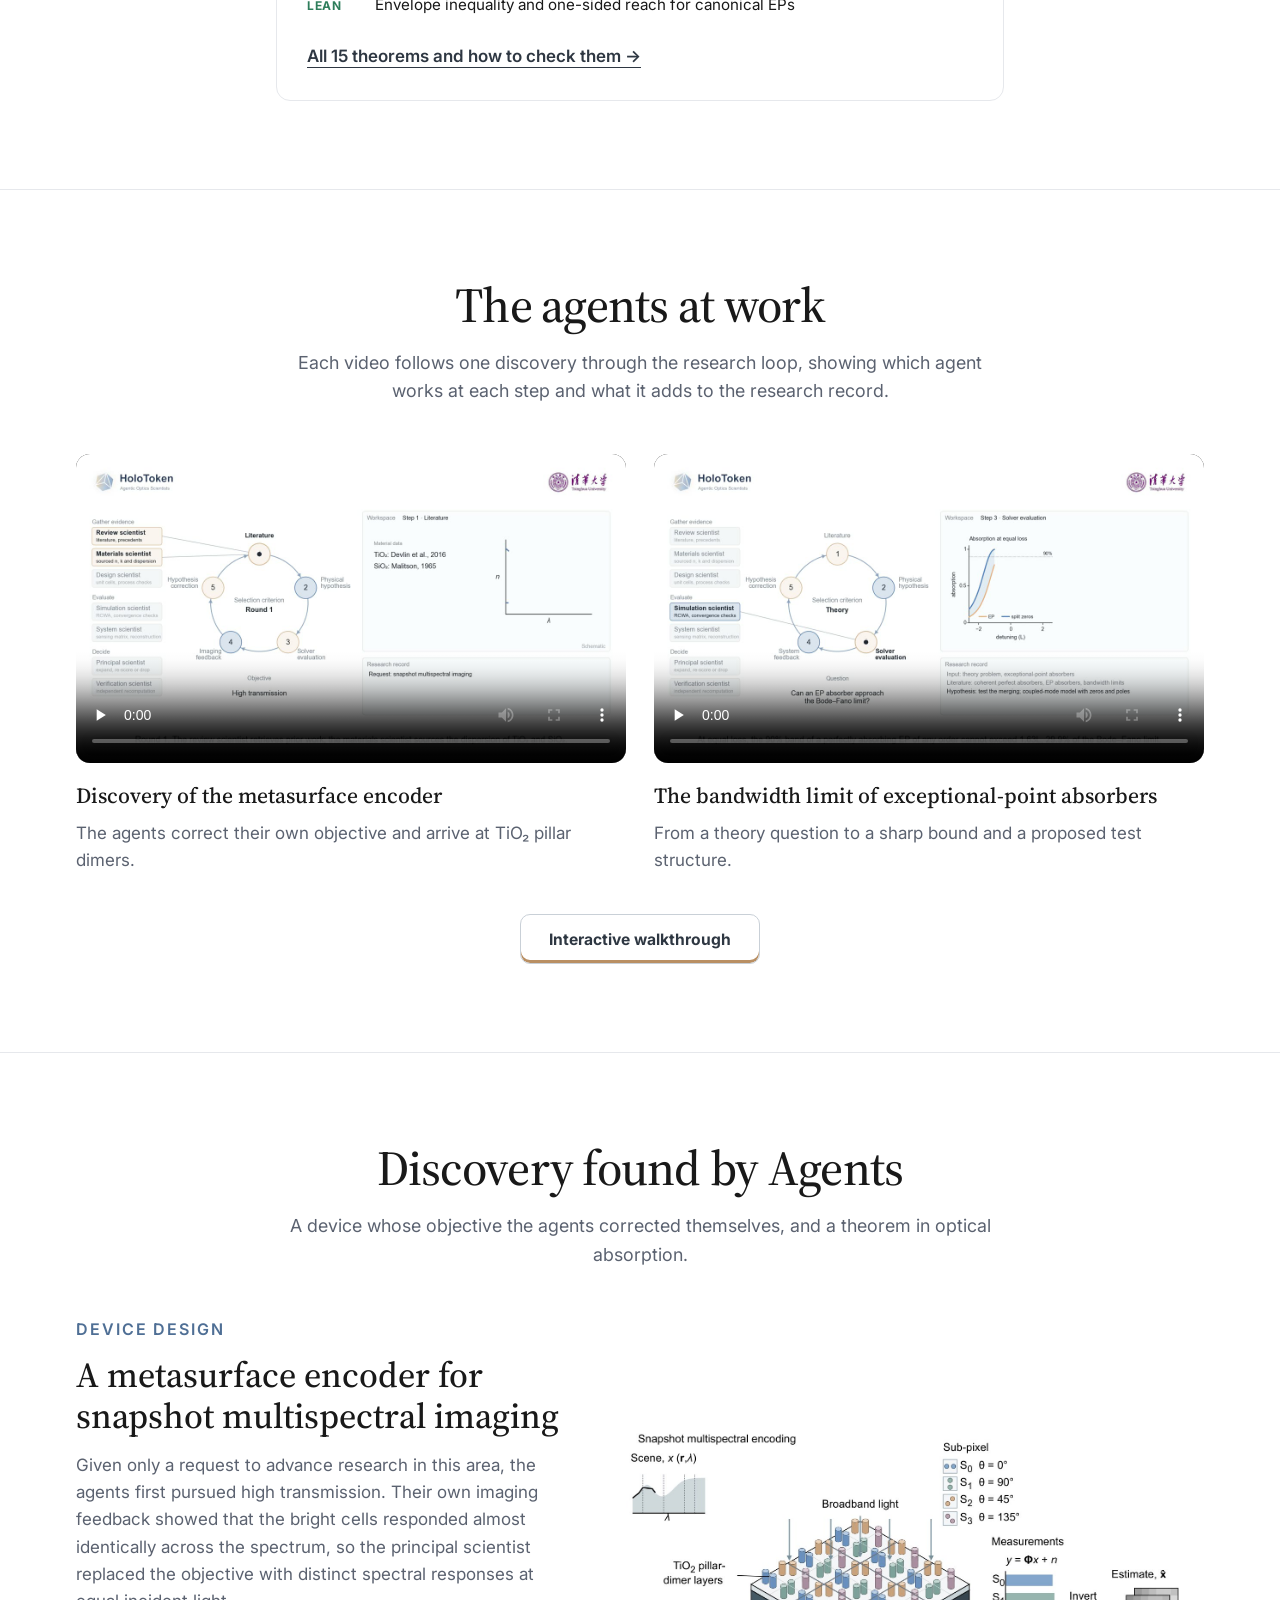
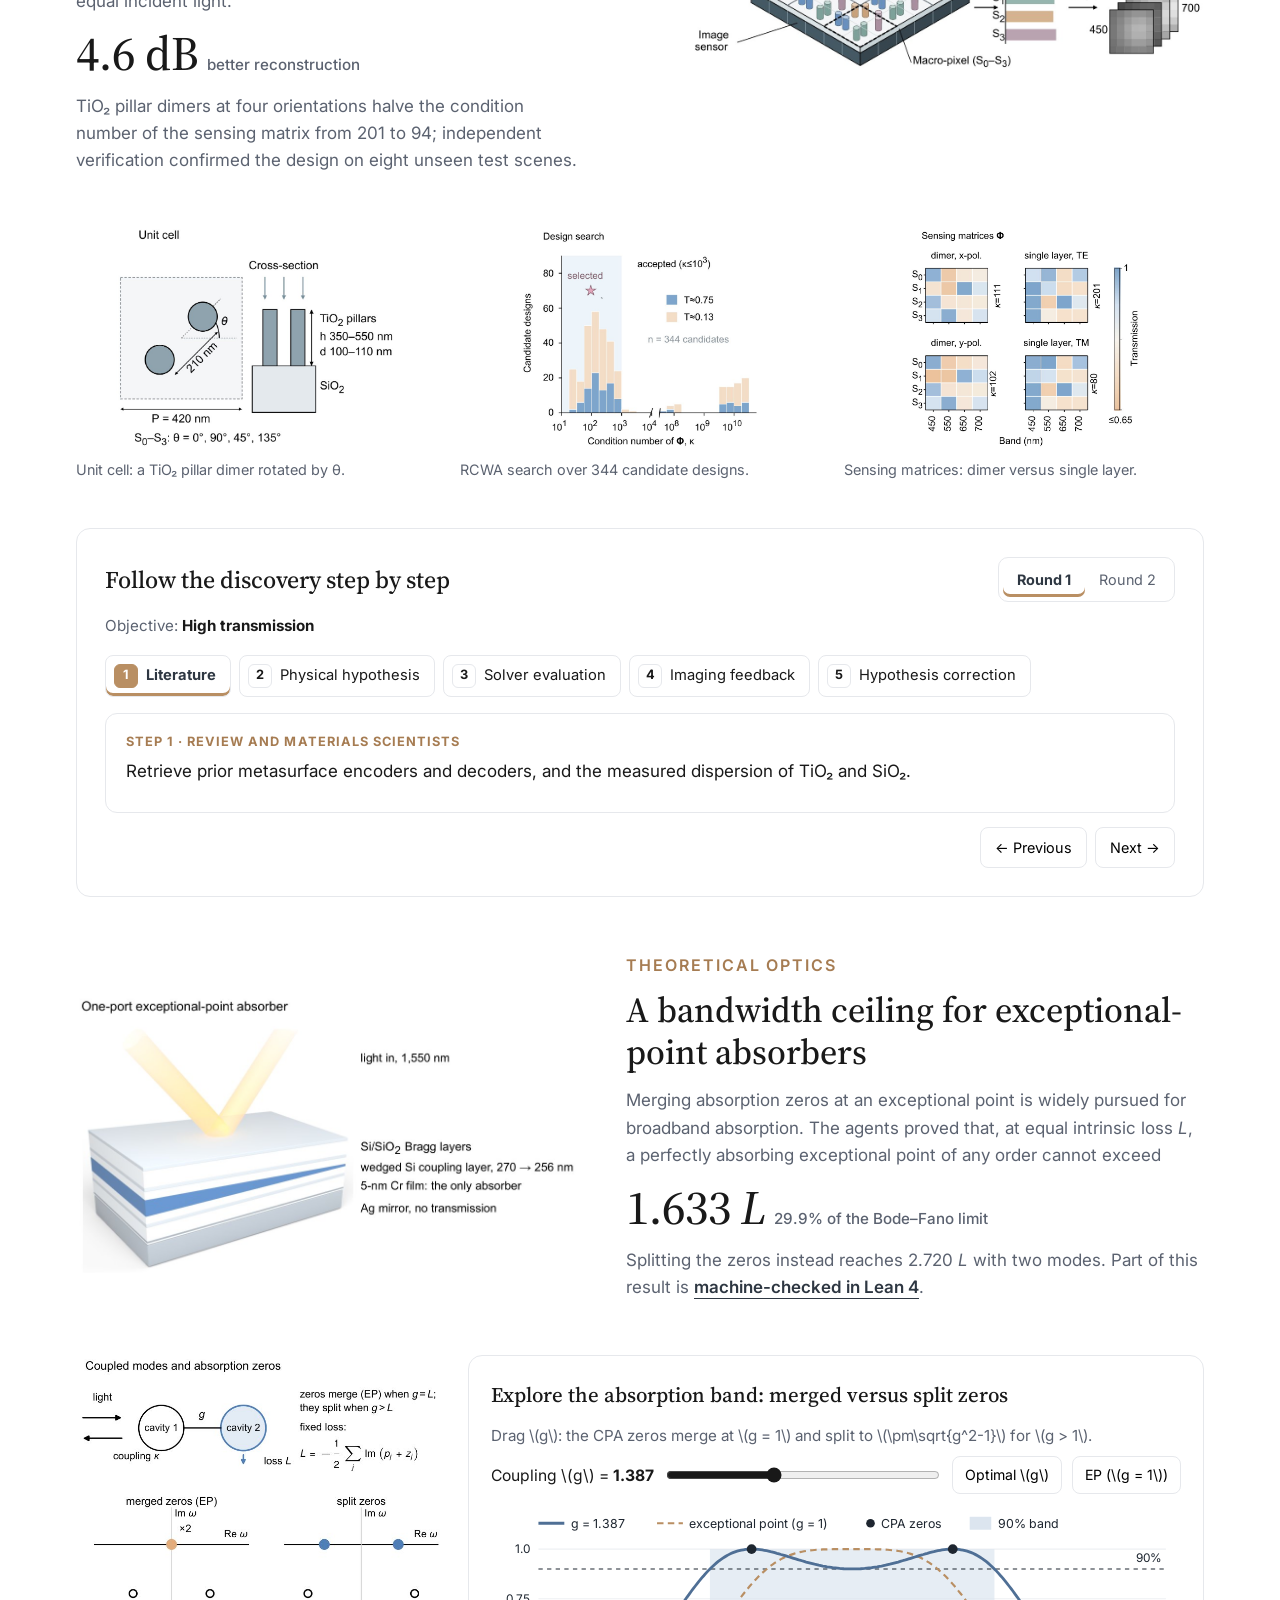
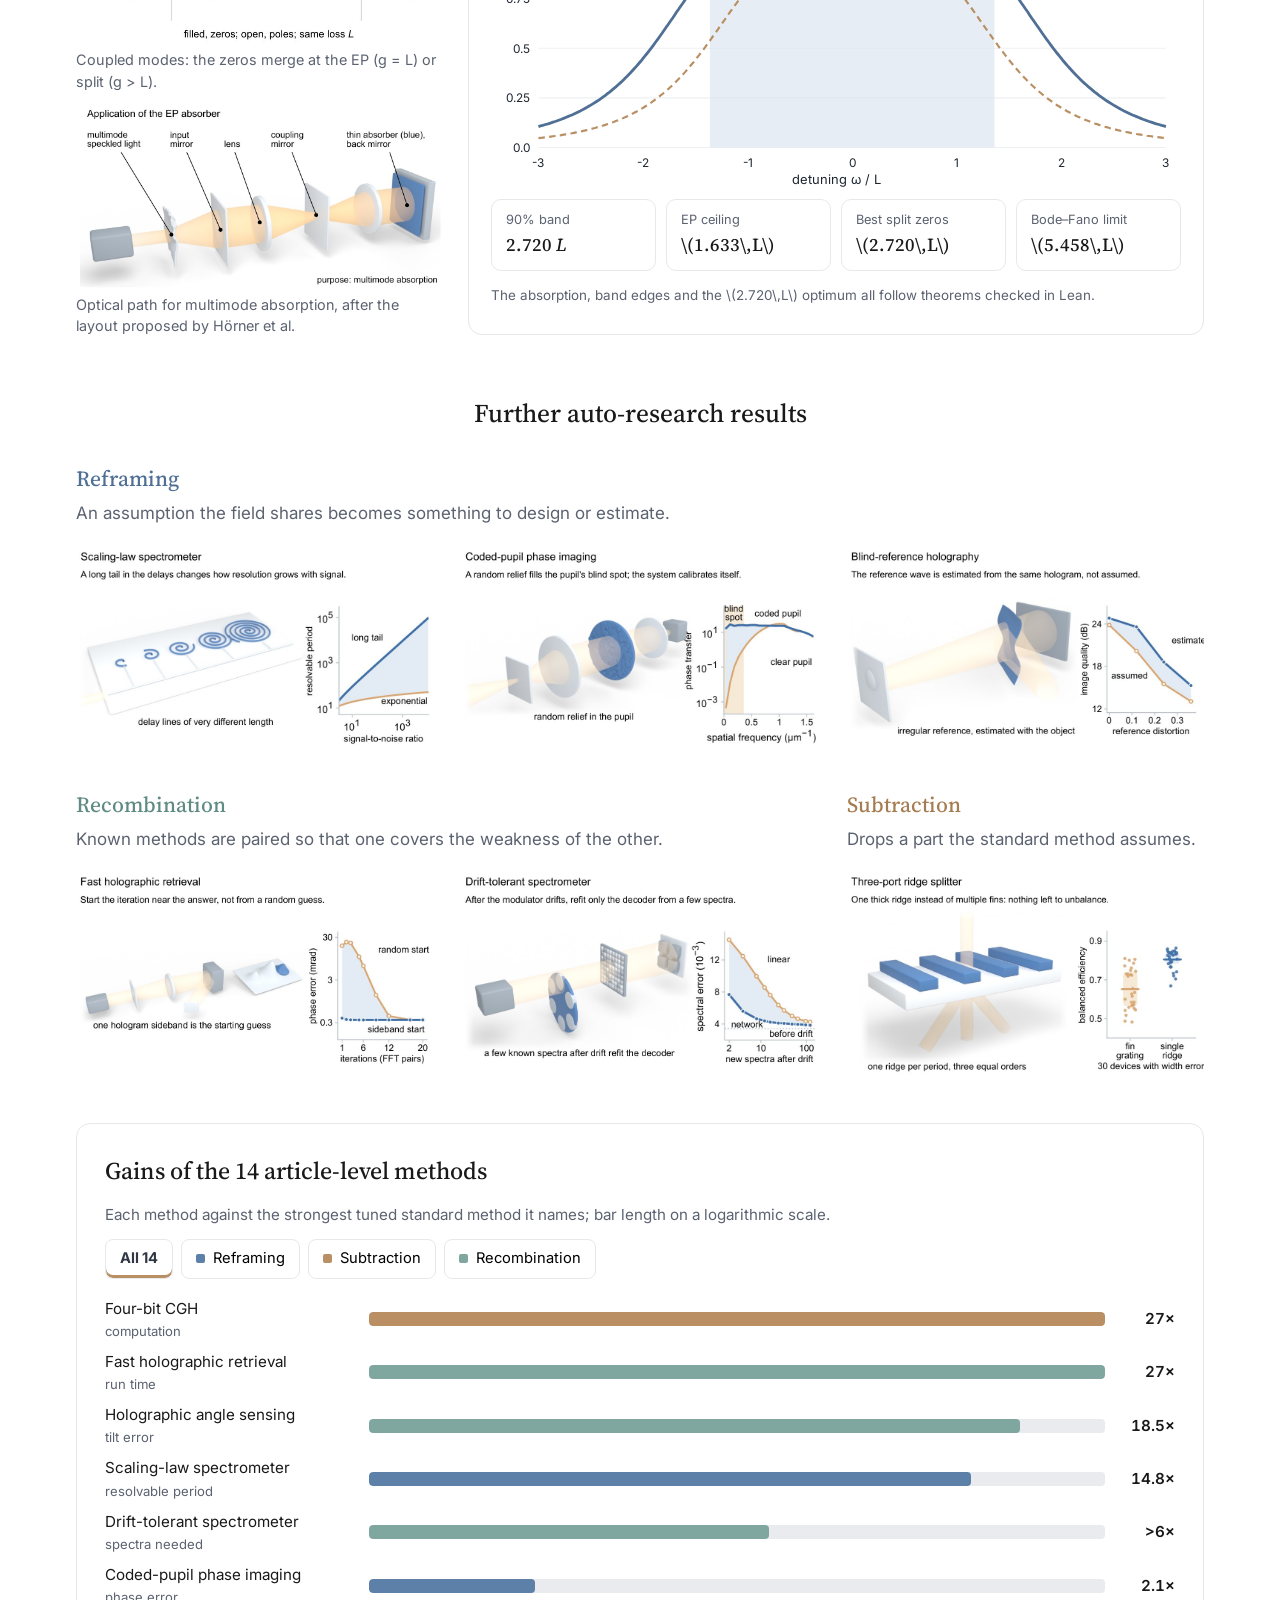
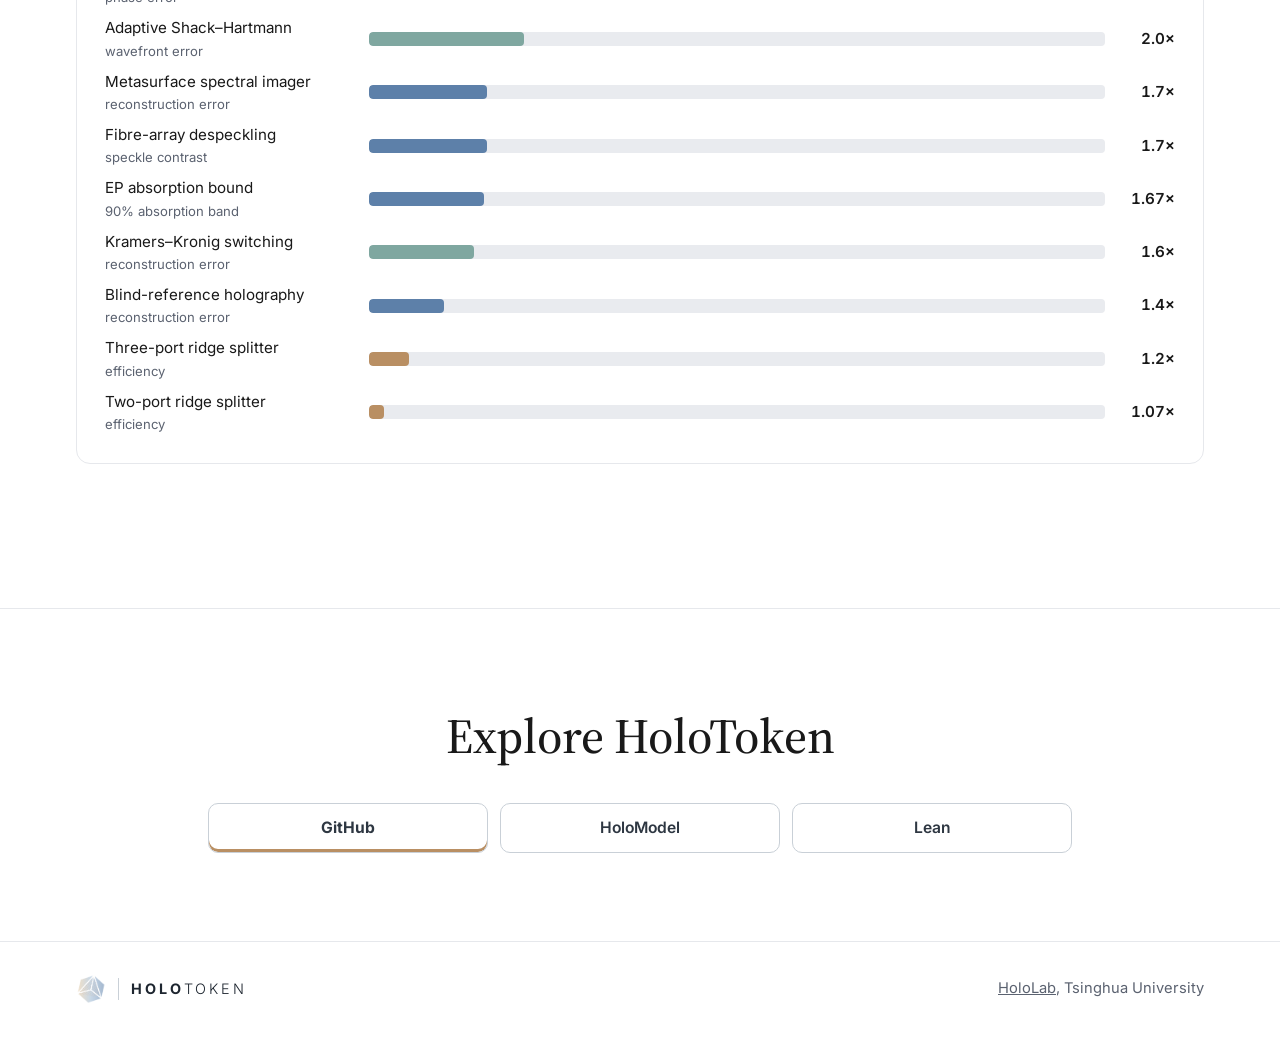
==== commit 4f15e391: "Spaced-capital wordmark" ====
--- a/docs/index.html
+++ b/docs/index.html
@@ -9,7 +9,7 @@
 <link rel="icon" type="image/png" href="assets/holotoken-mark.png">
 <link rel="preconnect" href="https://fonts.googleapis.com">
 <link rel="preconnect" href="https://fonts.gstatic.com" crossorigin>
-<link href="https://fonts.googleapis.com/css2?family=Inter:wght@400;500;600;700;800&family=Source+Serif+4:opsz,wght@8..60,400;8..60,500;8..60,600&display=swap" rel="stylesheet">
+<link href="https://fonts.googleapis.com/css2?family=Inter:wght@300;400;500;600;700;800&family=Source+Serif+4:opsz,wght@8..60,400;8..60,500;8..60,600&display=swap" rel="stylesheet">
 <style>
   :root {
     --bg: #ffffff;
@@ -45,7 +45,9 @@
   /* nav */
   .nav { position: sticky; top: 0; z-index: 10; background: rgba(255,255,255,.92); backdrop-filter: blur(10px); -webkit-backdrop-filter: blur(10px); border-bottom: 1px solid var(--line); }
   .nav .wrap { display: flex; align-items: center; gap: 24px; height: 64px; }
-  .brand { display: flex; align-items: center; gap: 10px; text-decoration: none; font-weight: 700; font-size: 1.15rem; letter-spacing: -.01em; }
+  .brand { display: flex; align-items: center; gap: 12px; text-decoration: none; color: #1e2630; font-size: .95rem; letter-spacing: .2em; }
+  .brand .hair { width: 1px; height: 22px; background: #C9D0D7; display: block; }
+  .brand b { font-weight: 700; } .brand .lt { font-weight: 300; }
   .brand img { width: 30px; height: 30px; }
   .nav-links { display: flex; gap: 26px; margin-left: auto; font-size: .94rem; align-items: center; }
   .nav-links a { color: var(--muted); text-decoration: none; }
@@ -327,7 +329,7 @@
   .bar.final { background: #B98F63 !important; color: #fff !important; }
   footer { border-top: 1px solid var(--line); padding: 32px 0 48px; color: var(--muted); font-size: .92rem; }
   footer .wrap { display: flex; flex-wrap: wrap; gap: 16px; justify-content: space-between; align-items: center; }
-  footer .brand { font-size: 1rem; color: var(--text); }
+  footer .brand { font-size: .9rem; color: #1e2630; }
   @media (max-width: 400px) { .nav-links a:not(:last-child) { display: none; } }
 </style>
 <link href="https://fonts.googleapis.com/css2?family=Newsreader:opsz,wght@6..72,500&display=swap" rel="stylesheet">
@@ -341,7 +343,7 @@
 
 <nav class="nav">
   <div class="wrap">
-    <a class="brand" href="#top"><img src="assets/holotoken-mark.png" alt="">HoloToken</a>
+    <a class="brand" href="#top"><img src="assets/holotoken-mark.png" alt=""><i class="hair"></i><span aria-label="HoloToken"><b>HOLO</b><span class="lt">TOKEN</span></span></a>
     <div class="nav-links">
       <a class="opt" href="#model">Model</a>
       <a class="opt" href="#harness">Harness</a>
@@ -644,7 +646,7 @@
 
 <footer>
   <div class="wrap">
-    <a class="brand" href="#top"><img src="assets/holotoken-mark.png" alt="">HoloToken</a>
+    <a class="brand" href="#top"><img src="assets/holotoken-mark.png" alt=""><i class="hair"></i><span aria-label="HoloToken"><b>HOLO</b><span class="lt">TOKEN</span></span></a>
     <span><a href="http://www.holoddd.com/" style="color:inherit">HoloLab</a>, Tsinghua University</span>
   </div>
 </footer>
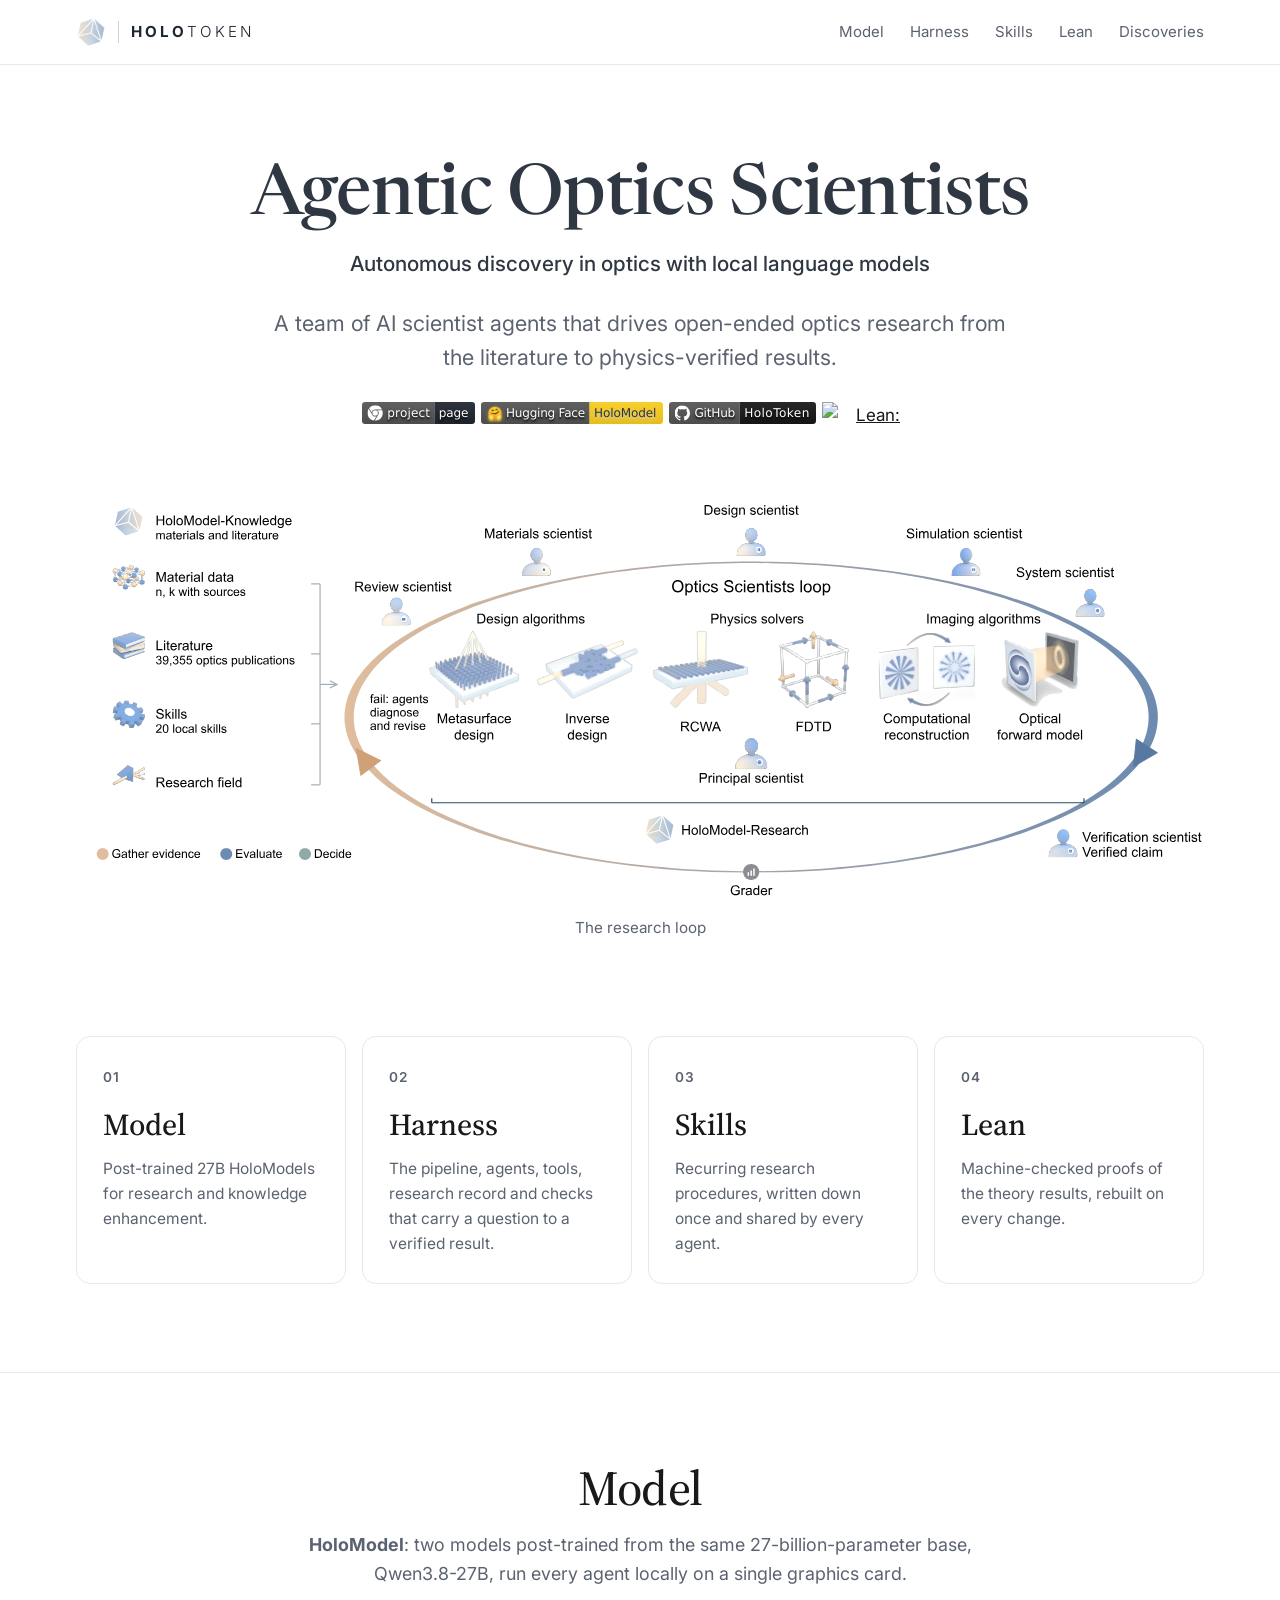
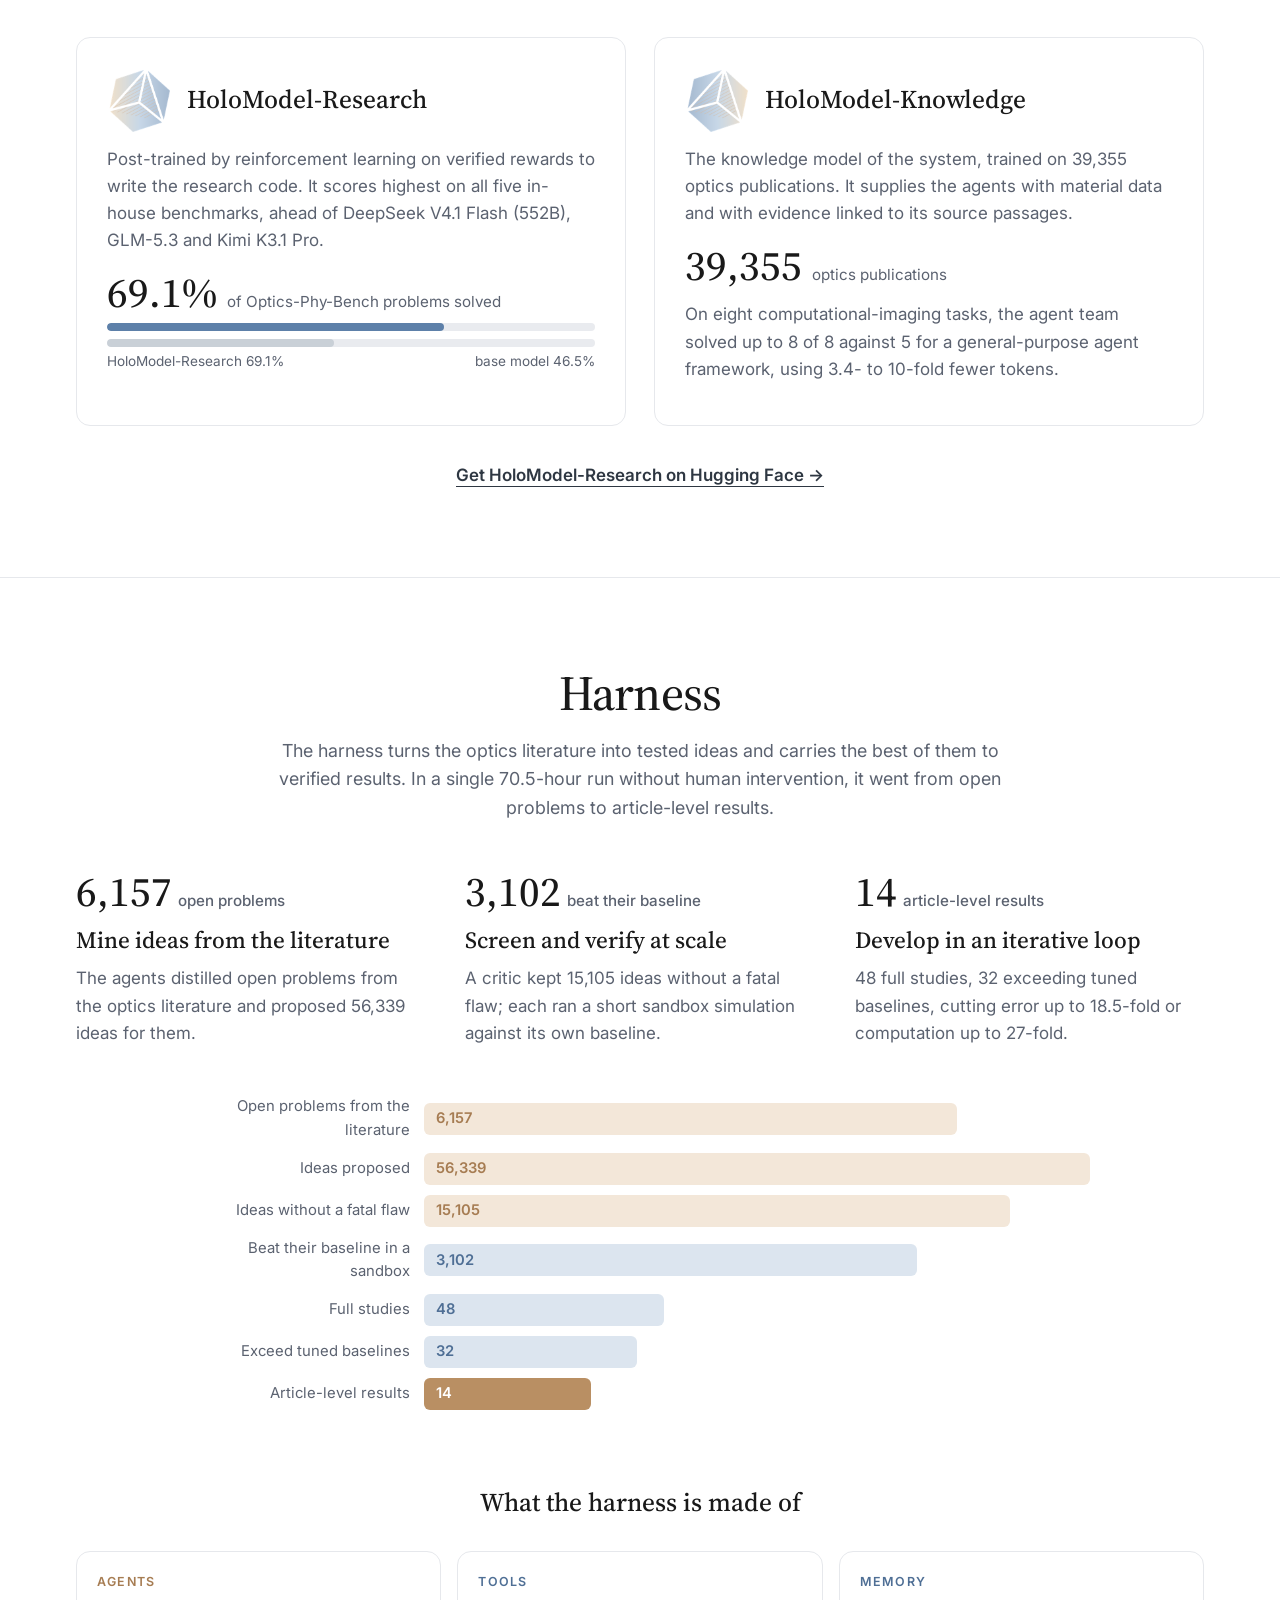
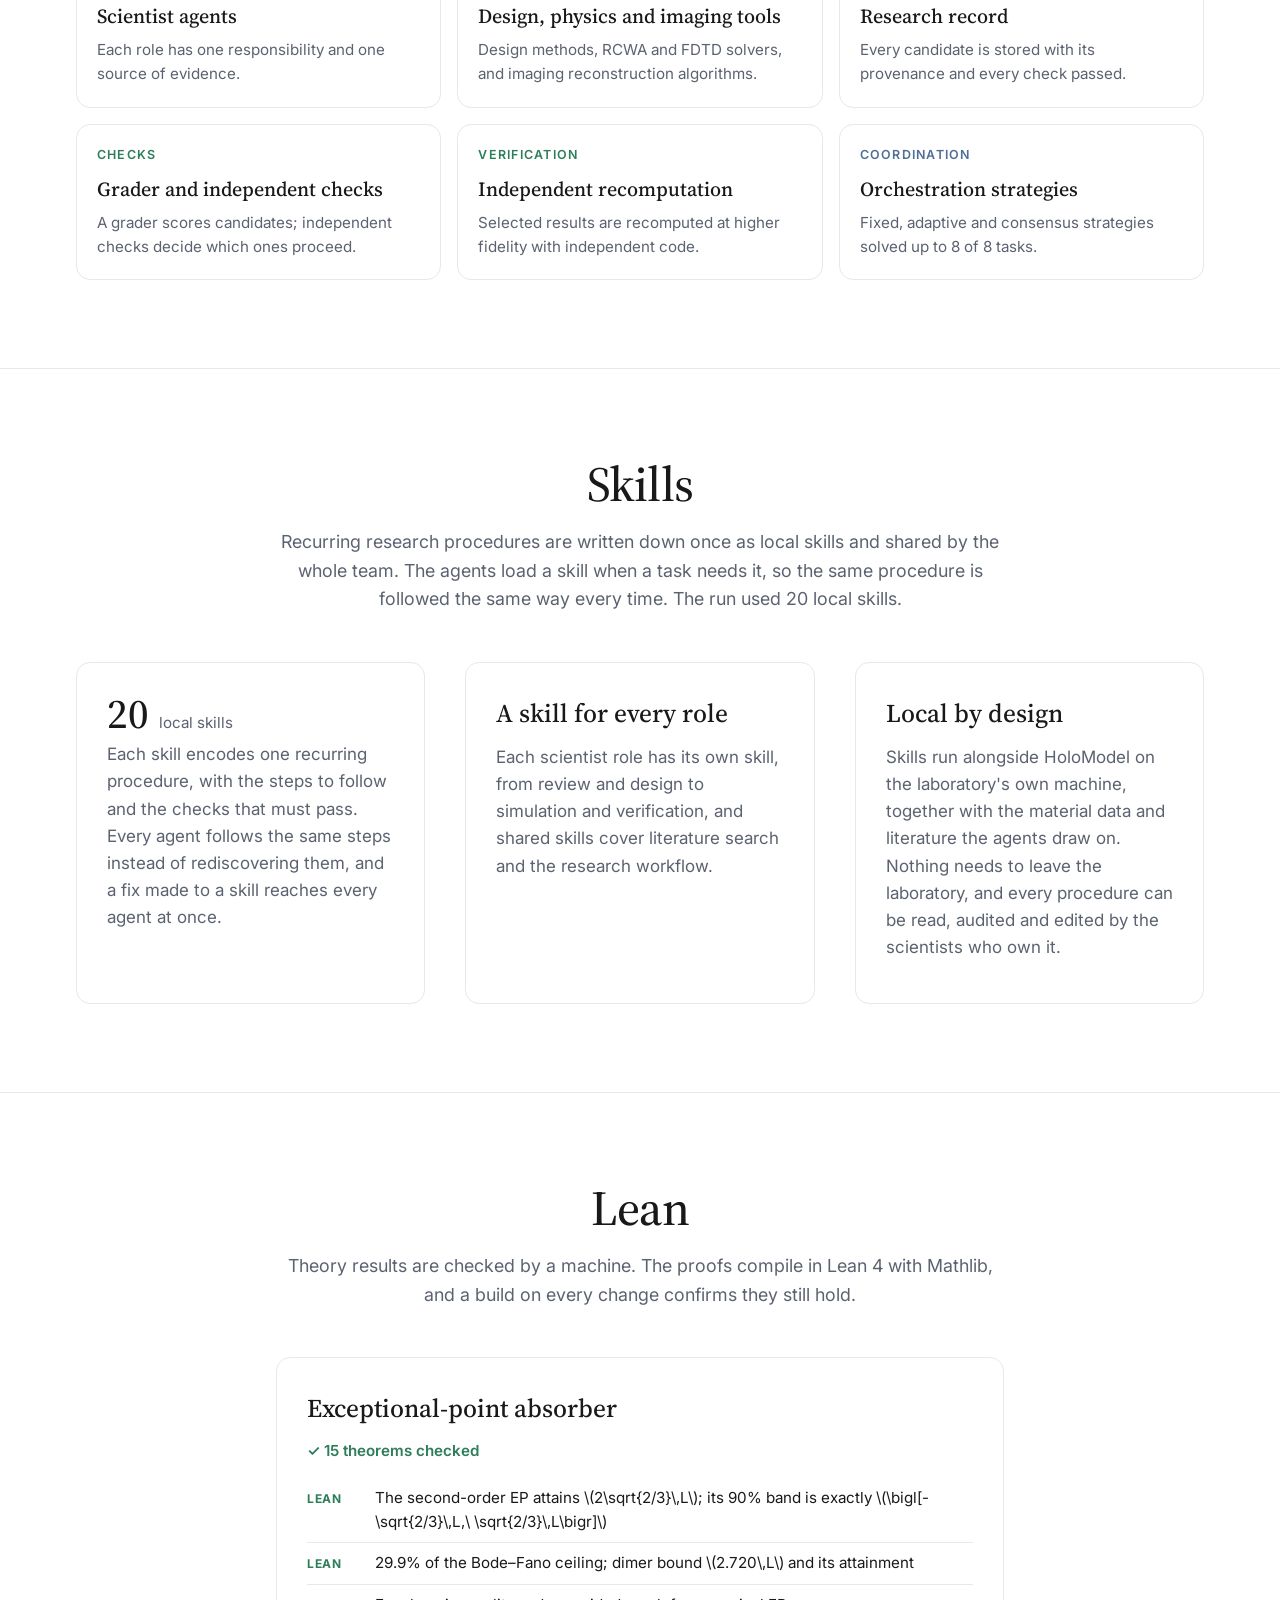
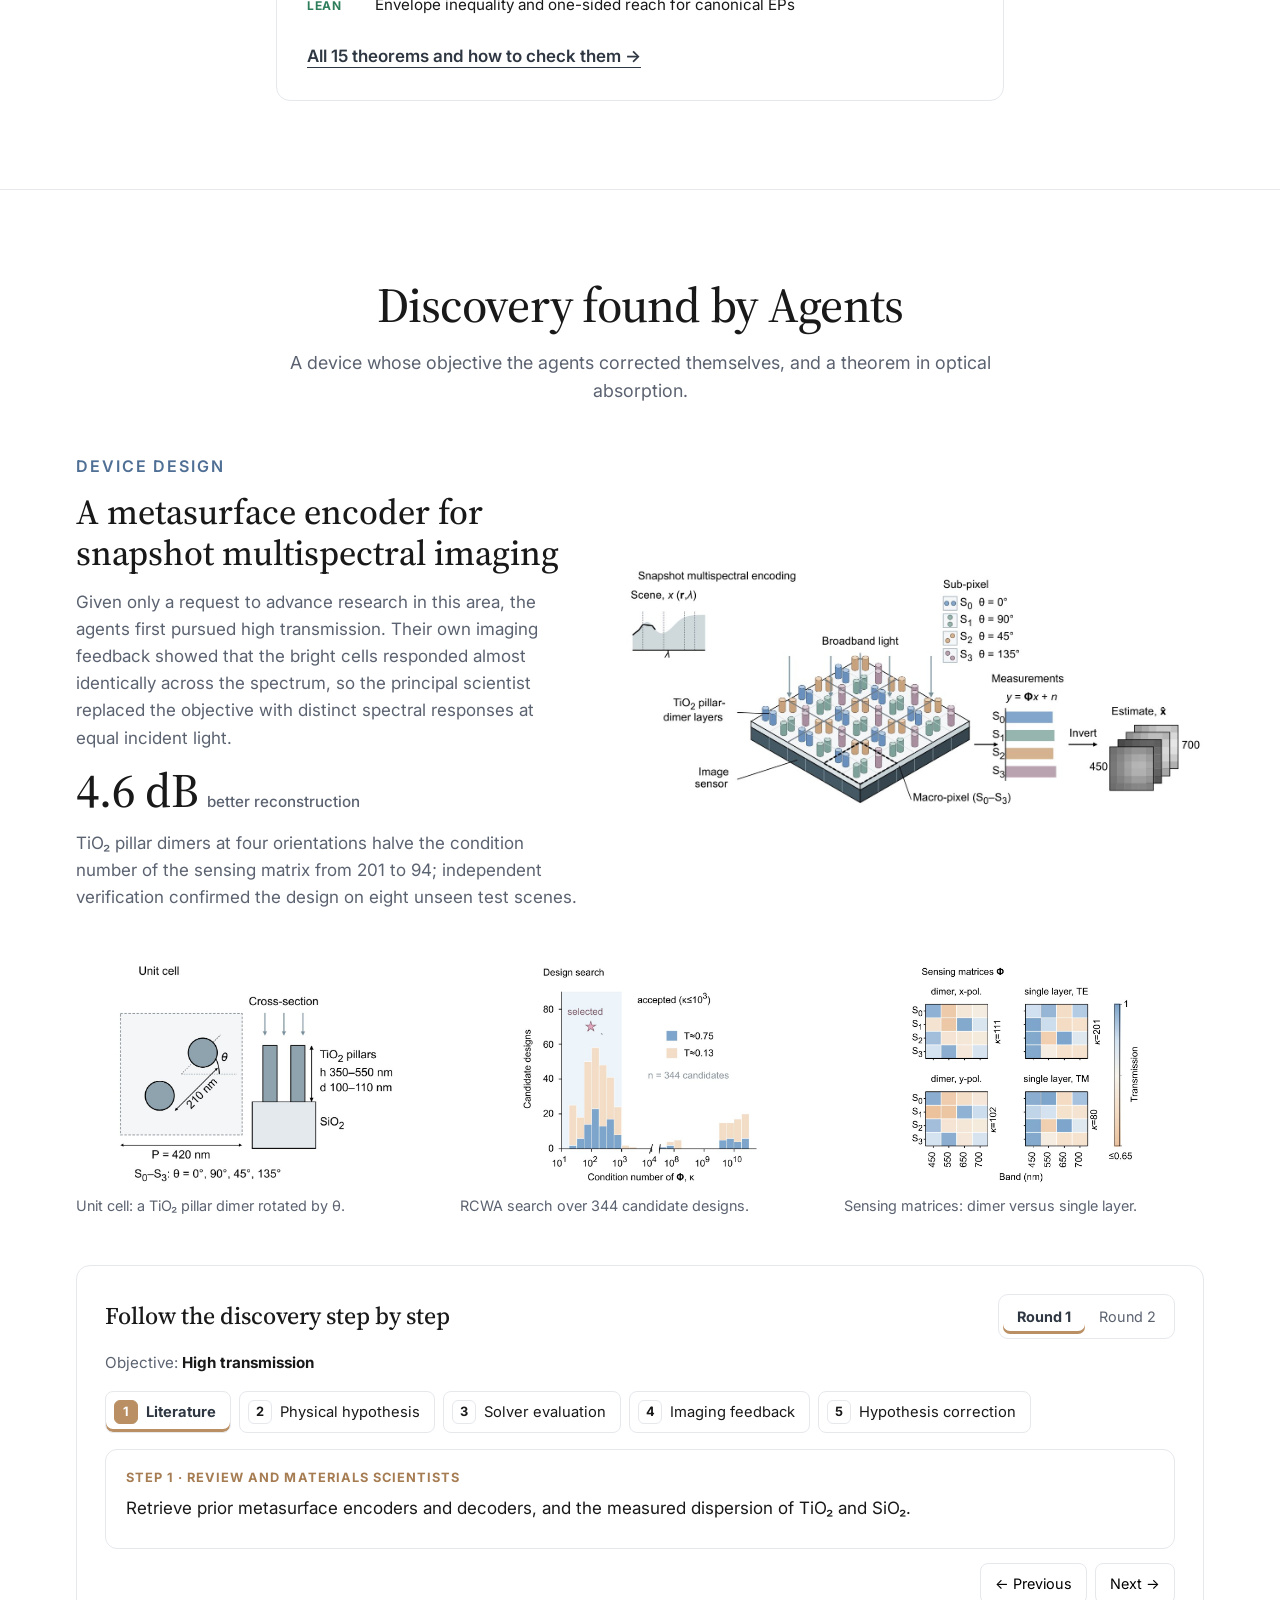
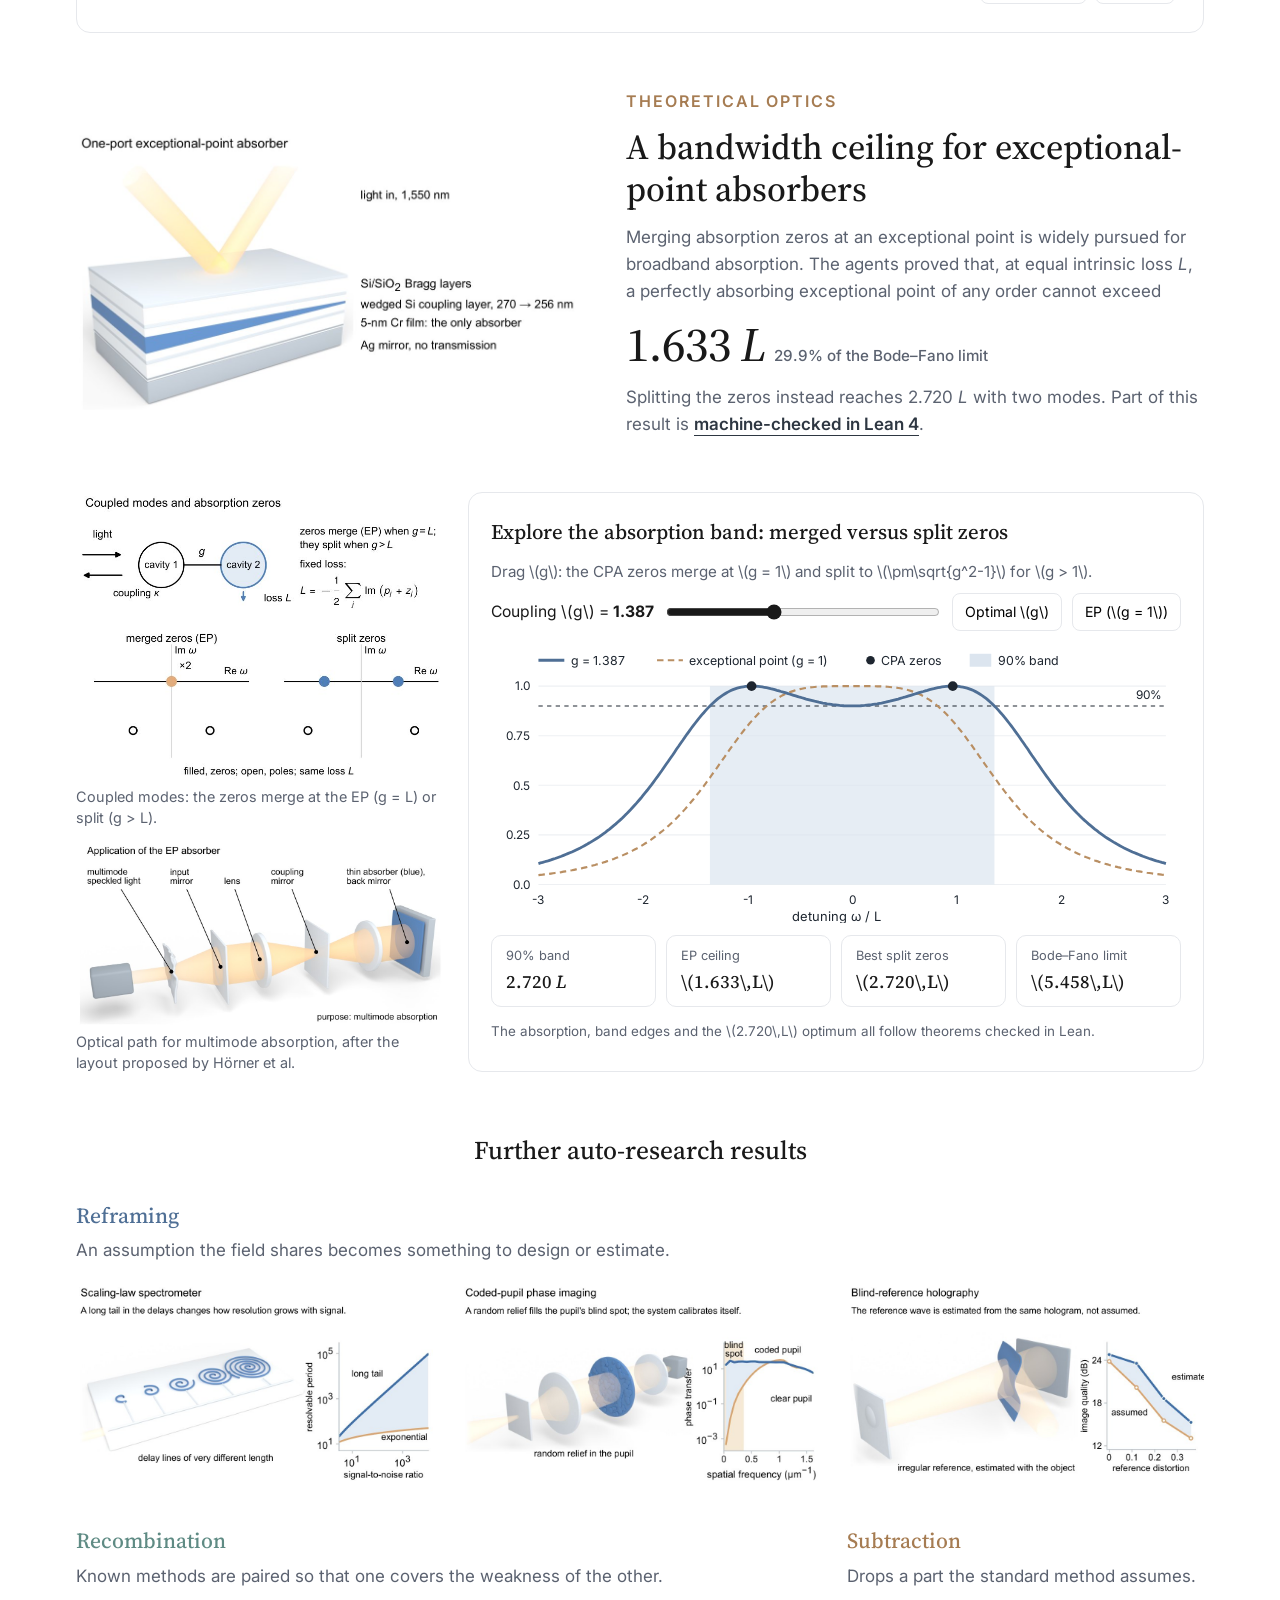
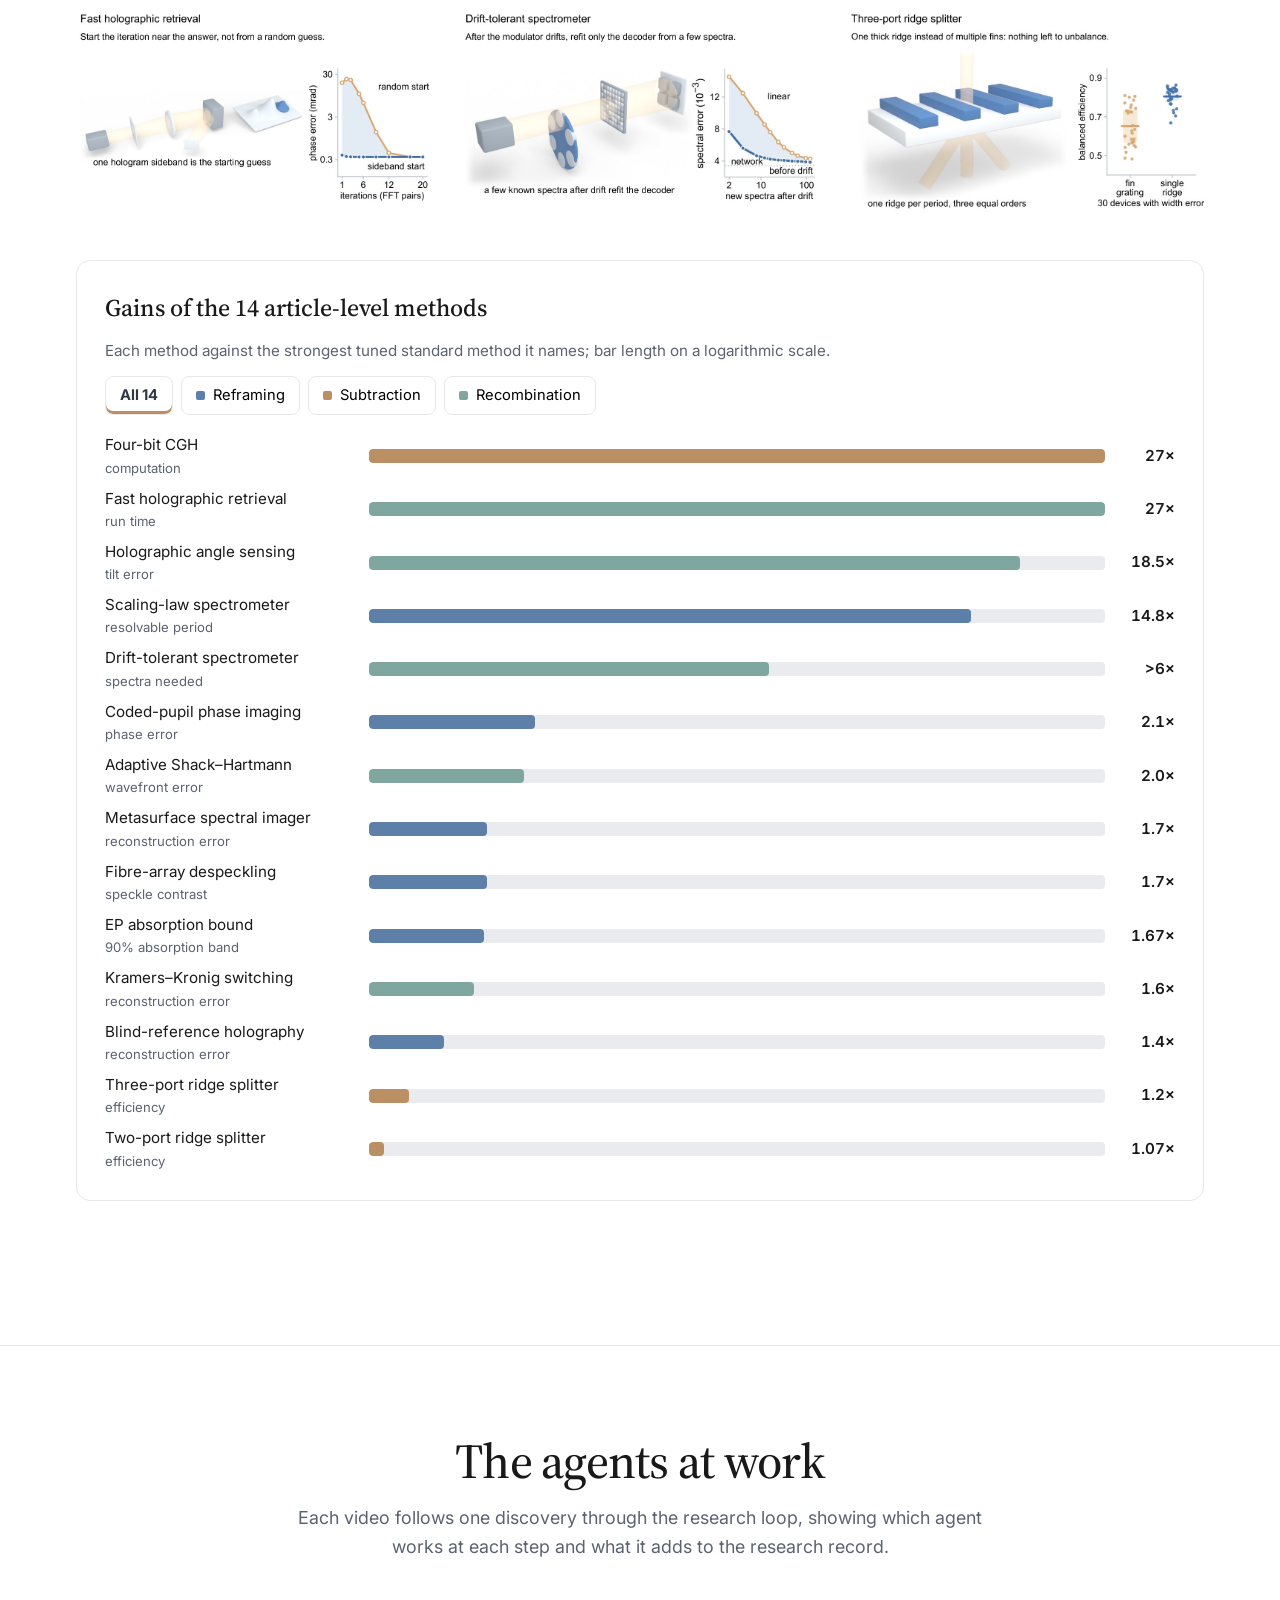
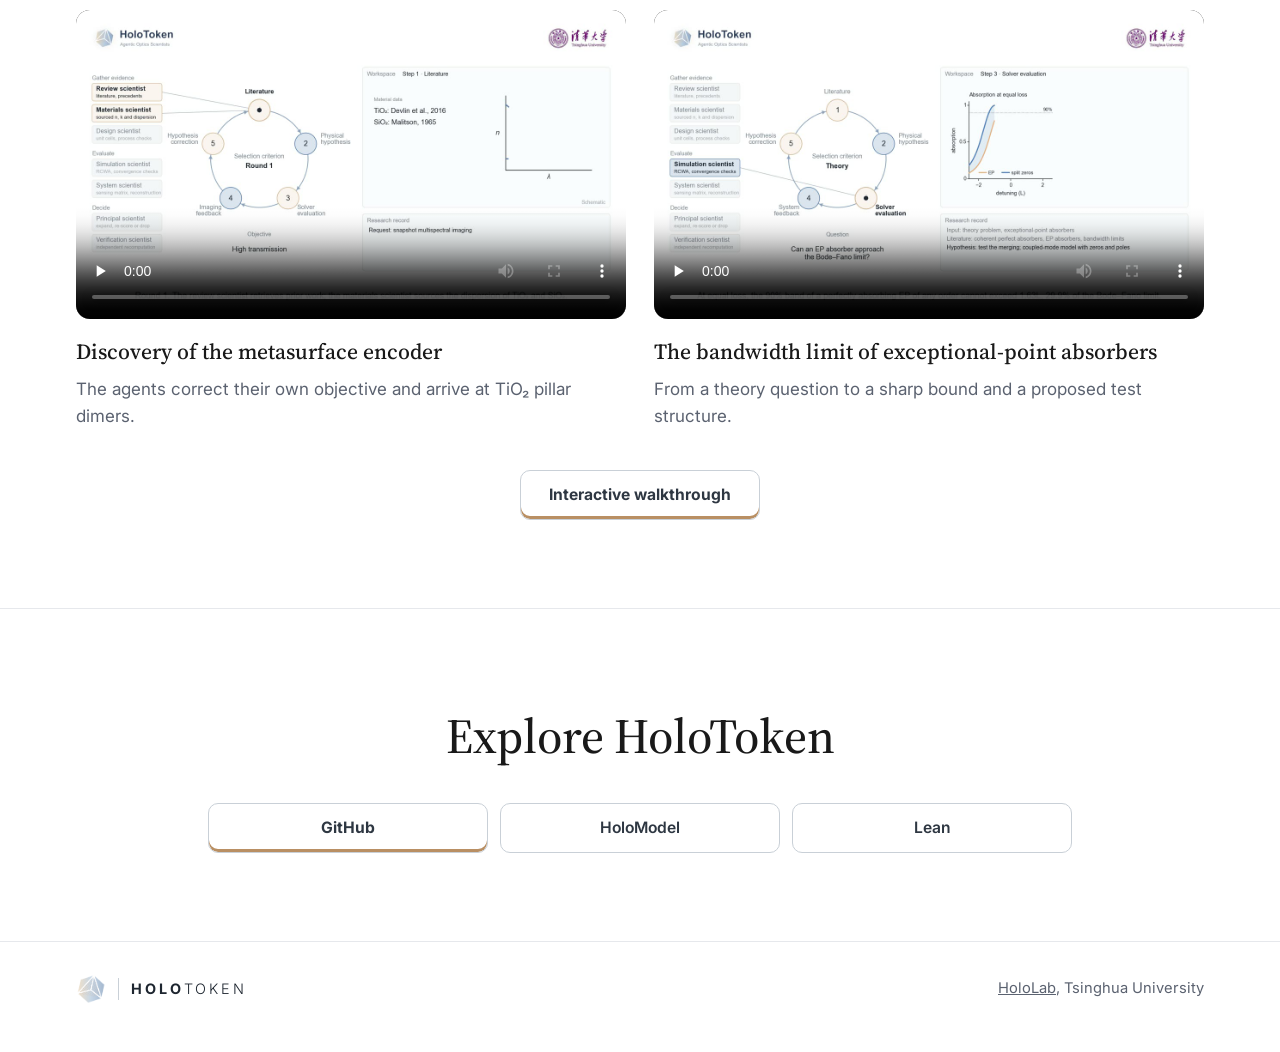
==== commit 0a739433: "Agents-at-work videos before the closing section" ====
--- a/docs/index.html
+++ b/docs/index.html
@@ -505,28 +505,6 @@
   </div>
 </section>
 
-<section class="sec" id="videos">
-  <div class="wrap">
-    <div class="sec-head">
-      <h2>The agents at work</h2>
-      <p>Each video follows one discovery through the research loop, showing which agent works at each step and what it adds to the research record.</p>
-    </div>
-    <div class="cols2">
-      <div class="vid">
-        <video controls preload="none" poster="assets/video/metasurface-encoder.jpg"><source src="assets/video/metasurface-encoder.mp4" type="video/mp4"></video>
-        <h3>Discovery of the metasurface encoder</h3>
-        <p>The agents correct their own objective and arrive at TiO₂ pillar dimers.</p>
-      </div>
-      <div class="vid">
-        <video controls preload="none" poster="assets/video/ep-absorber.jpg"><source src="assets/video/ep-absorber.mp4" type="video/mp4"></video>
-        <h3>The bandwidth limit of exceptional-point absorbers</h3>
-        <p>From a theory question to a sharp bound and a proposed test structure.</p>
-      </div>
-    </div>
-    <p style="text-align:center;margin:40px 0 0"><a class="btn dark" href="videos.html">Interactive walkthrough</a></p>
-  </div>
-</section>
-
 <section class="sec" id="discoveries">
   <div class="wrap">
     <div class="sec-head">
@@ -630,6 +608,28 @@
       <div class="grow" data-mode="sb"><div>Two-port ridge splitter<span class="gq">efficiency</span></div><div class="gtrack"><div class="sb" style="width:2.1%"></div></div><div class="gv">1.07×</div></div>
       </div>
     </div>
+  </div>
+</section>
+
+<section class="sec" id="videos">
+  <div class="wrap">
+    <div class="sec-head">
+      <h2>The agents at work</h2>
+      <p>Each video follows one discovery through the research loop, showing which agent works at each step and what it adds to the research record.</p>
+    </div>
+    <div class="cols2">
+      <div class="vid">
+        <video controls preload="none" poster="assets/video/metasurface-encoder.jpg"><source src="assets/video/metasurface-encoder.mp4" type="video/mp4"></video>
+        <h3>Discovery of the metasurface encoder</h3>
+        <p>The agents correct their own objective and arrive at TiO₂ pillar dimers.</p>
+      </div>
+      <div class="vid">
+        <video controls preload="none" poster="assets/video/ep-absorber.jpg"><source src="assets/video/ep-absorber.mp4" type="video/mp4"></video>
+        <h3>The bandwidth limit of exceptional-point absorbers</h3>
+        <p>From a theory question to a sharp bound and a proposed test structure.</p>
+      </div>
+    </div>
+    <p style="text-align:center;margin:40px 0 0"><a class="btn dark" href="videos.html">Interactive walkthrough</a></p>
   </div>
 </section>
 
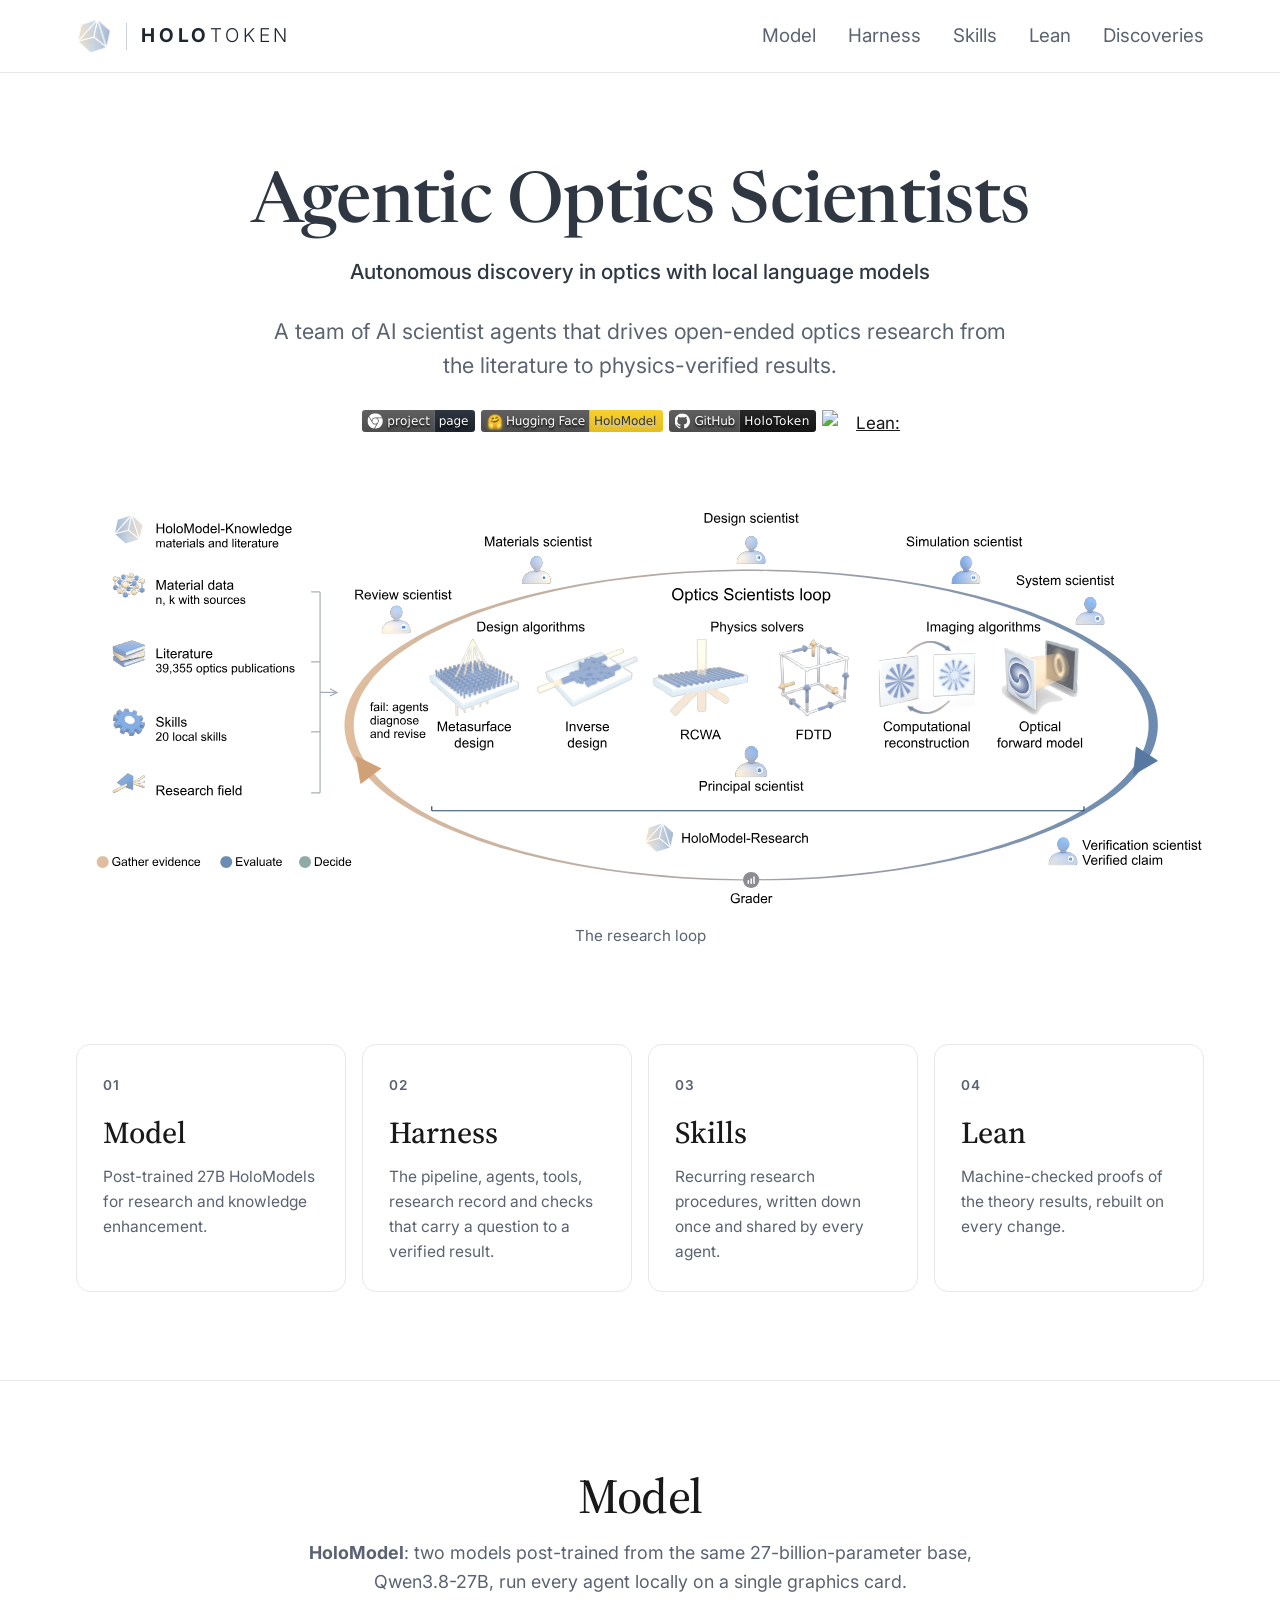
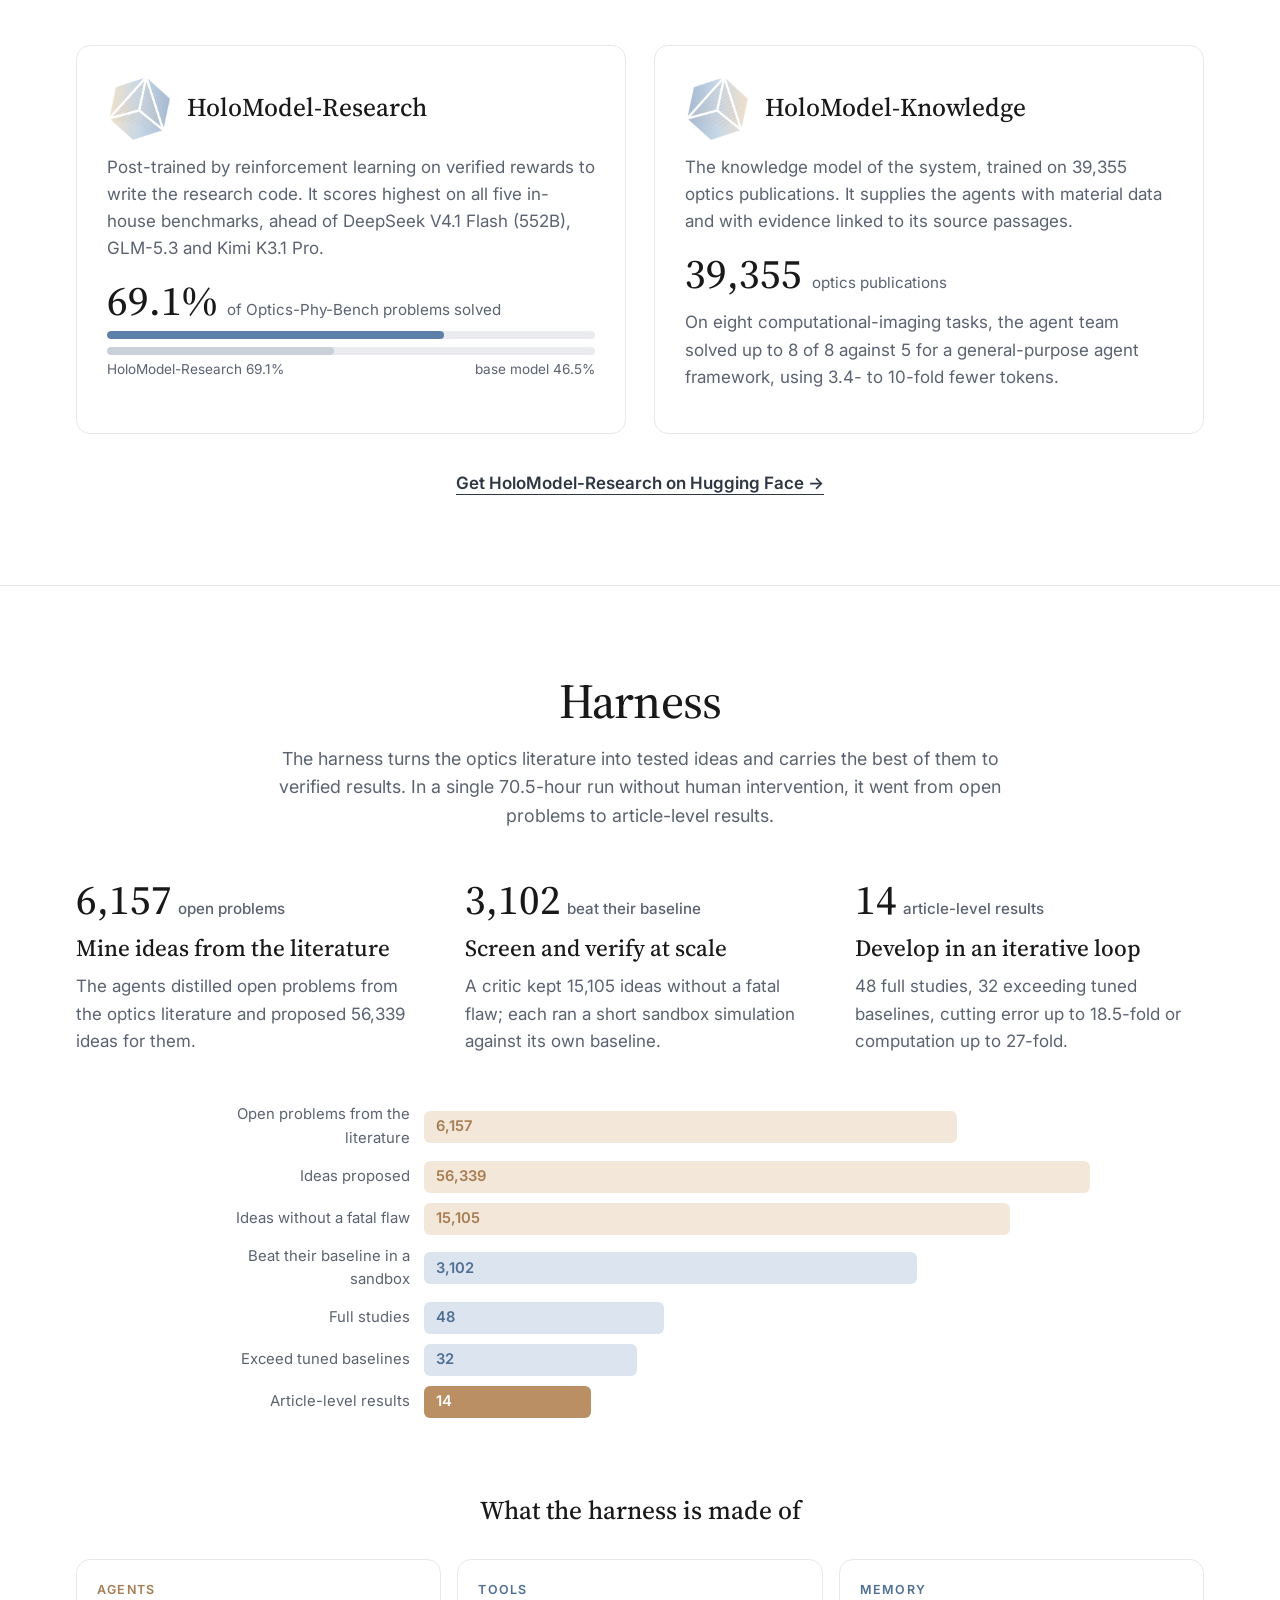
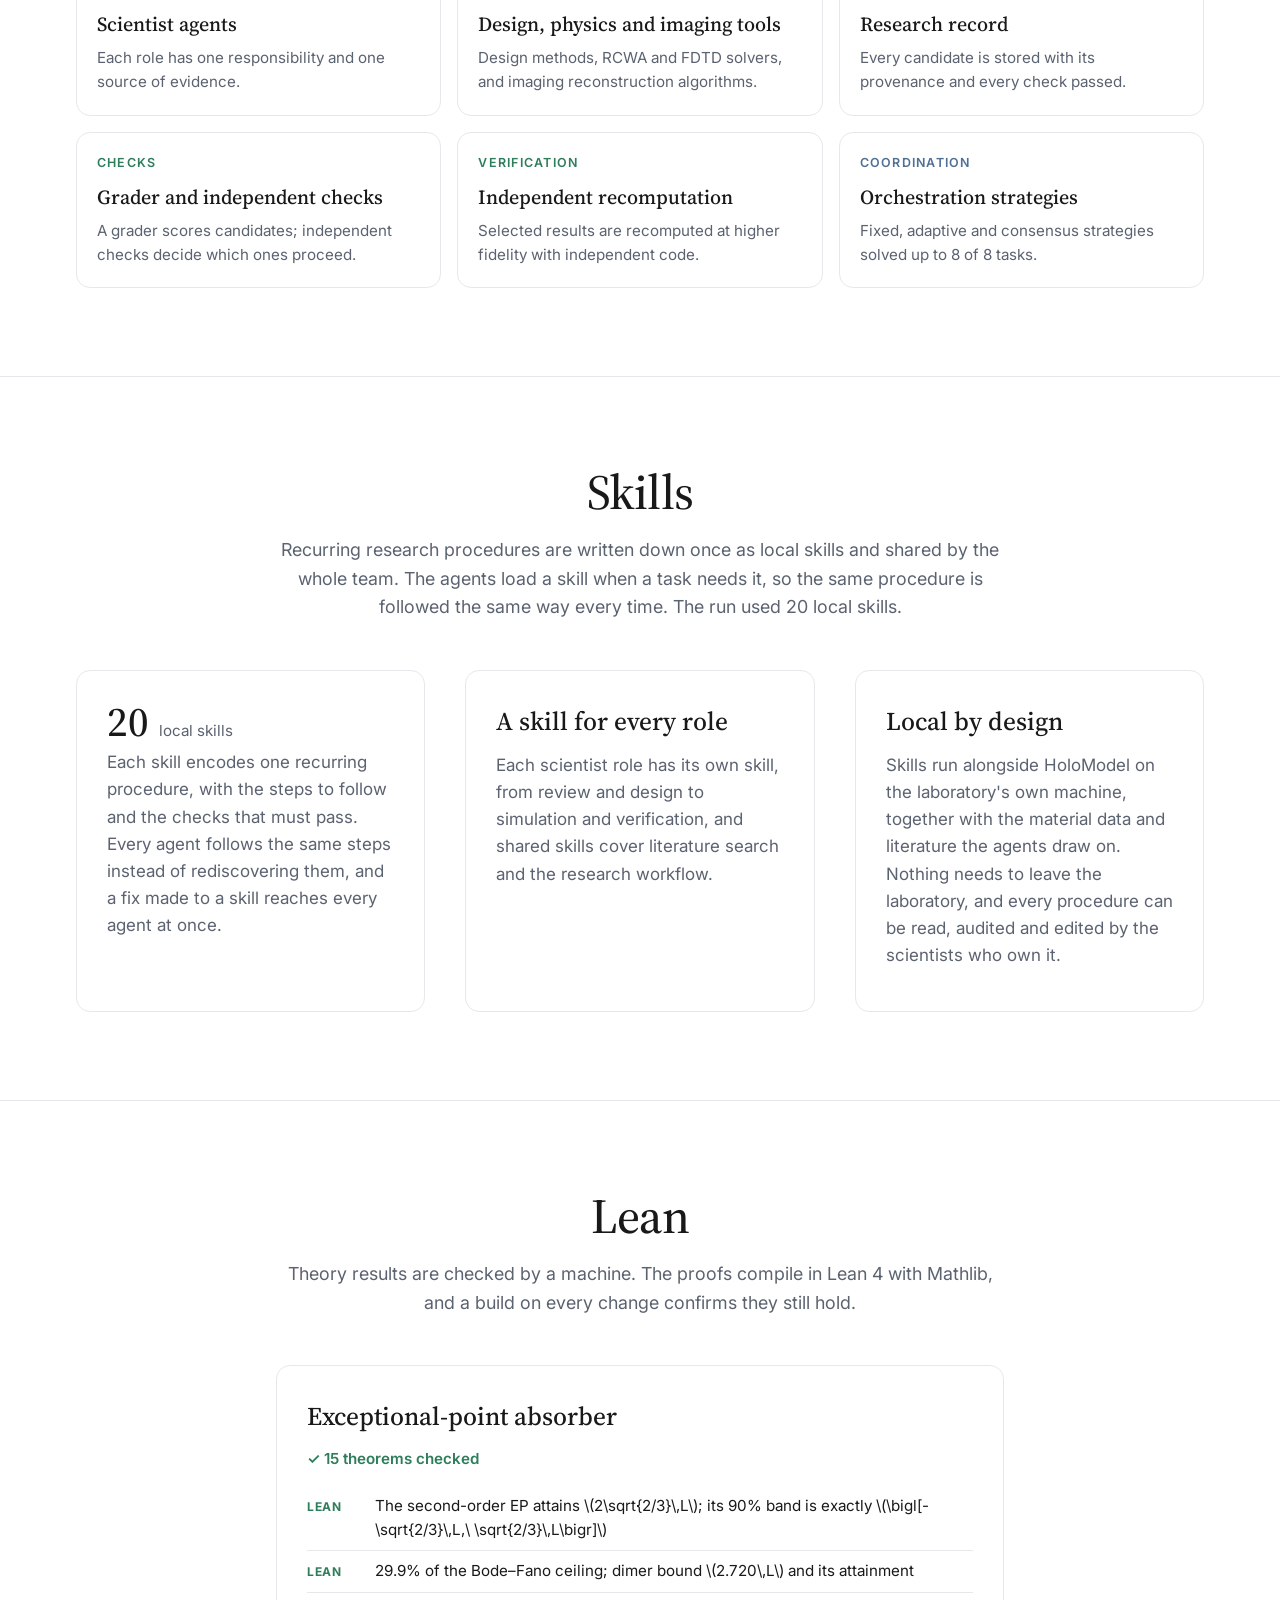
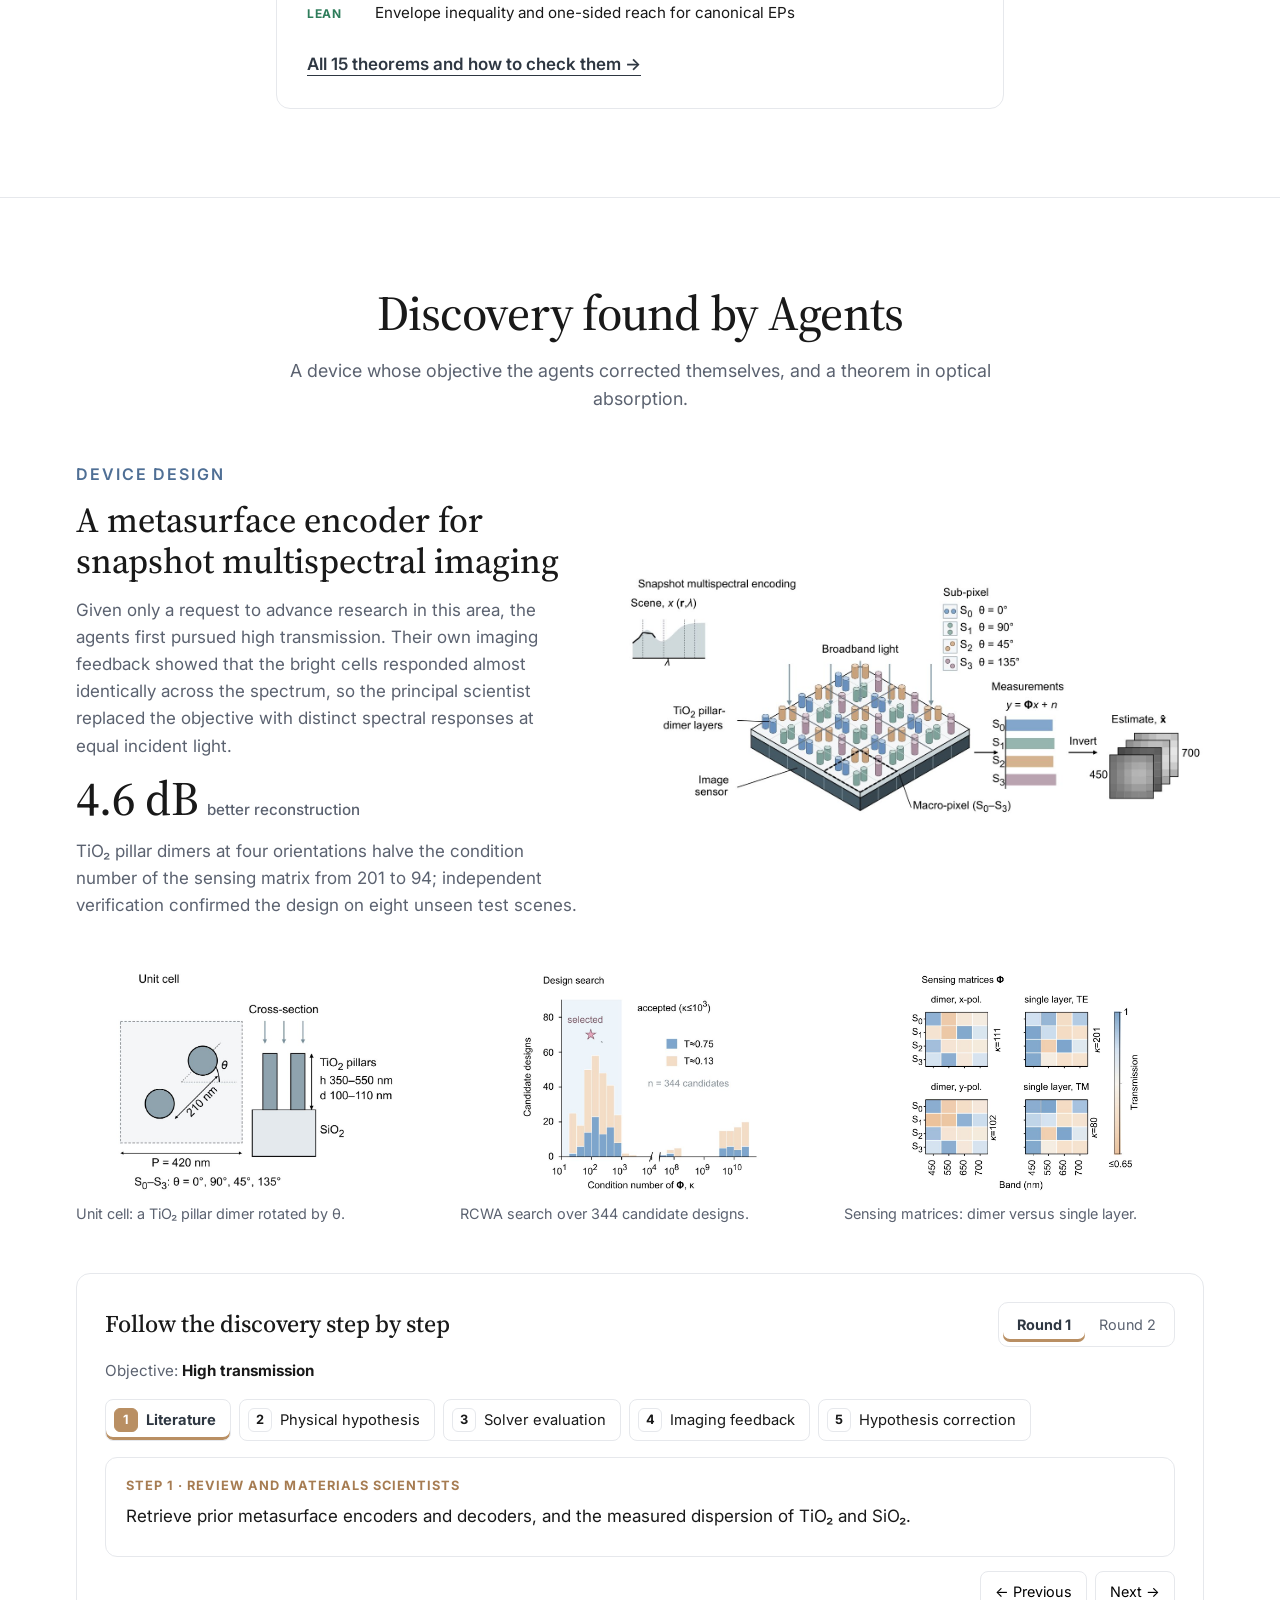
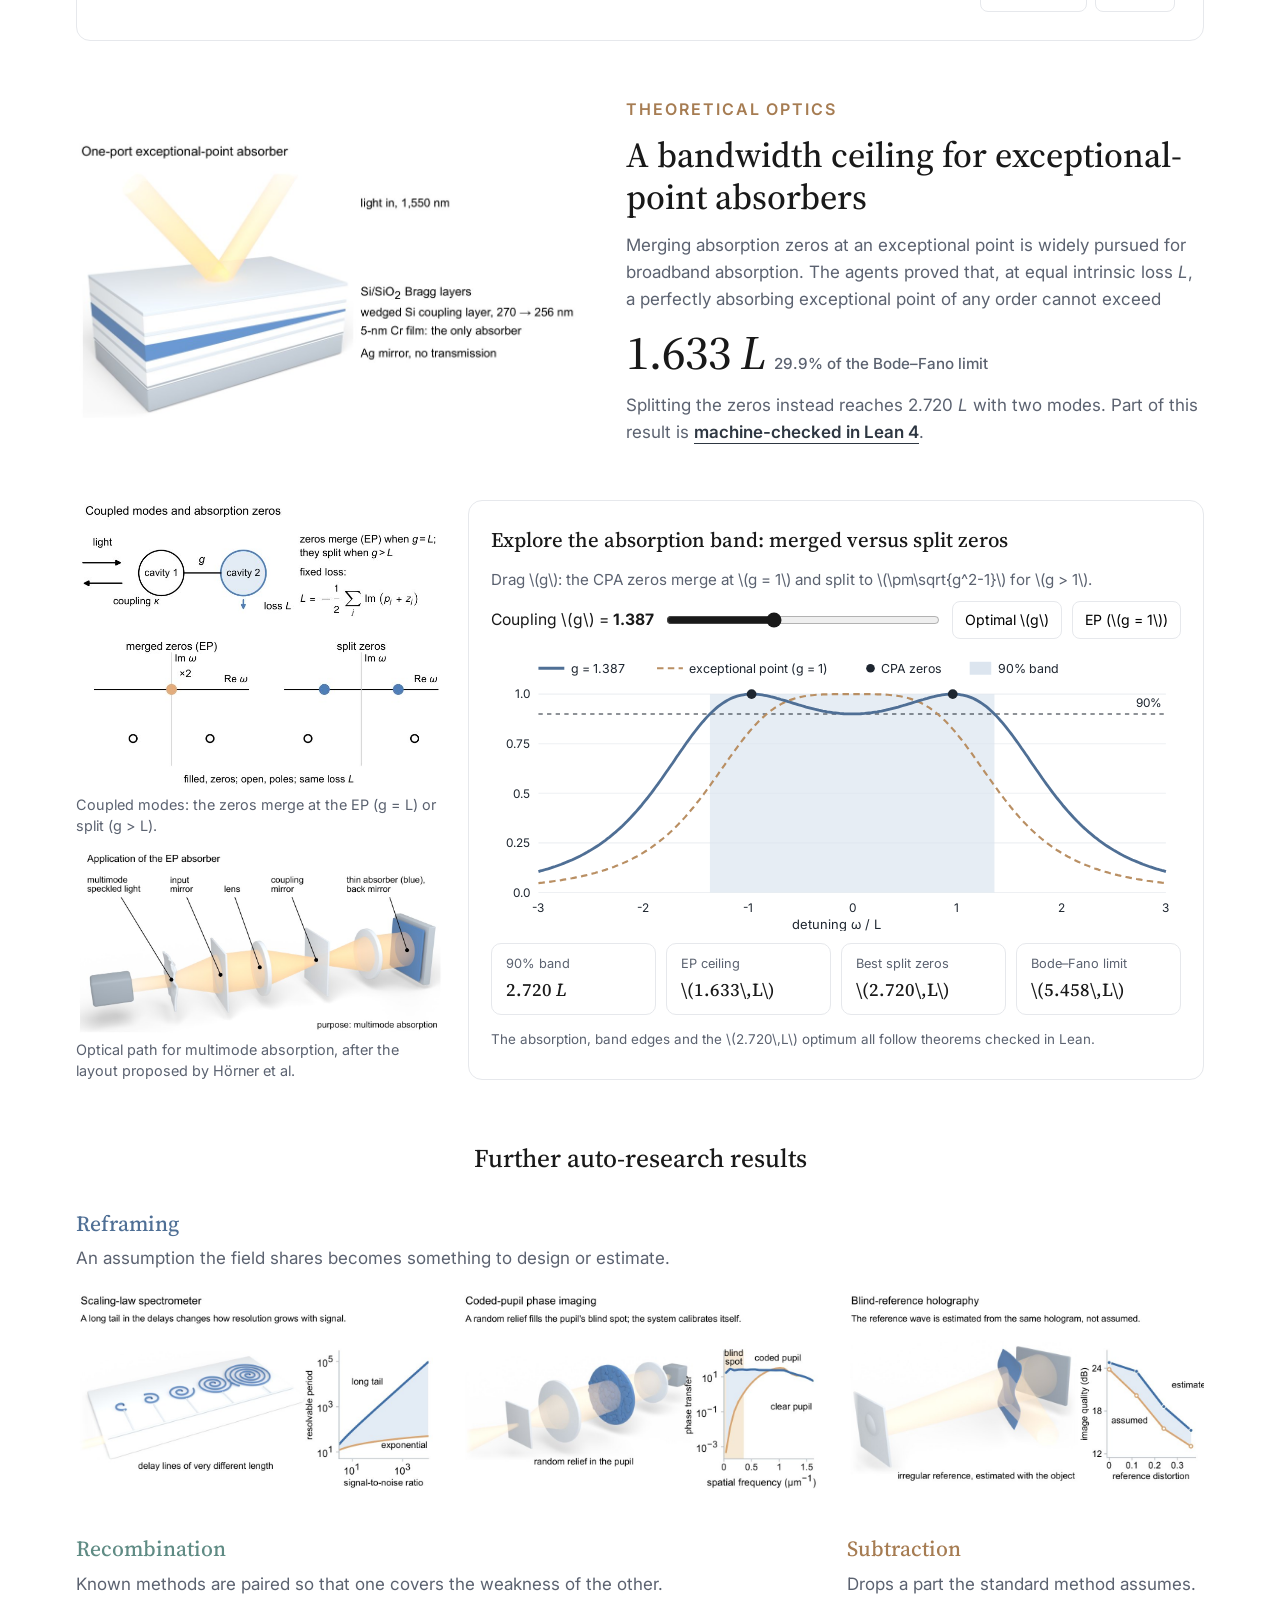
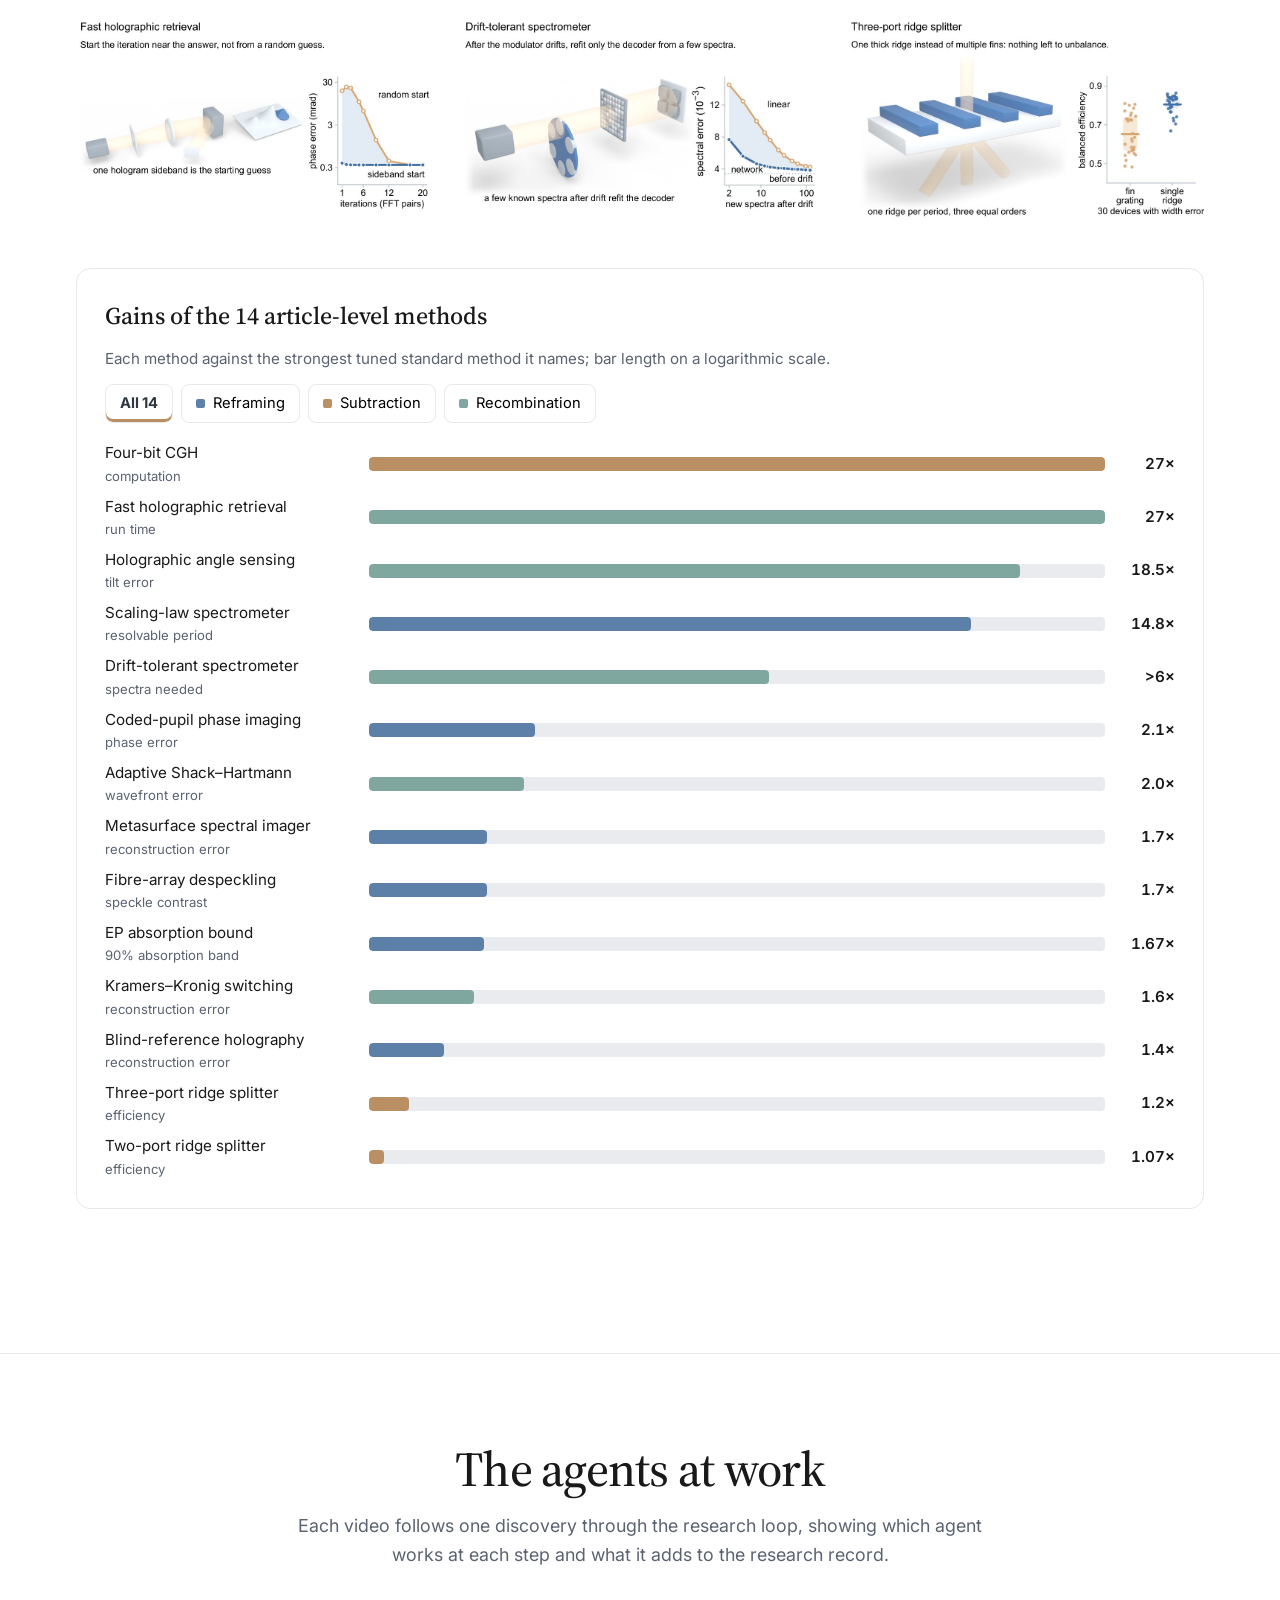
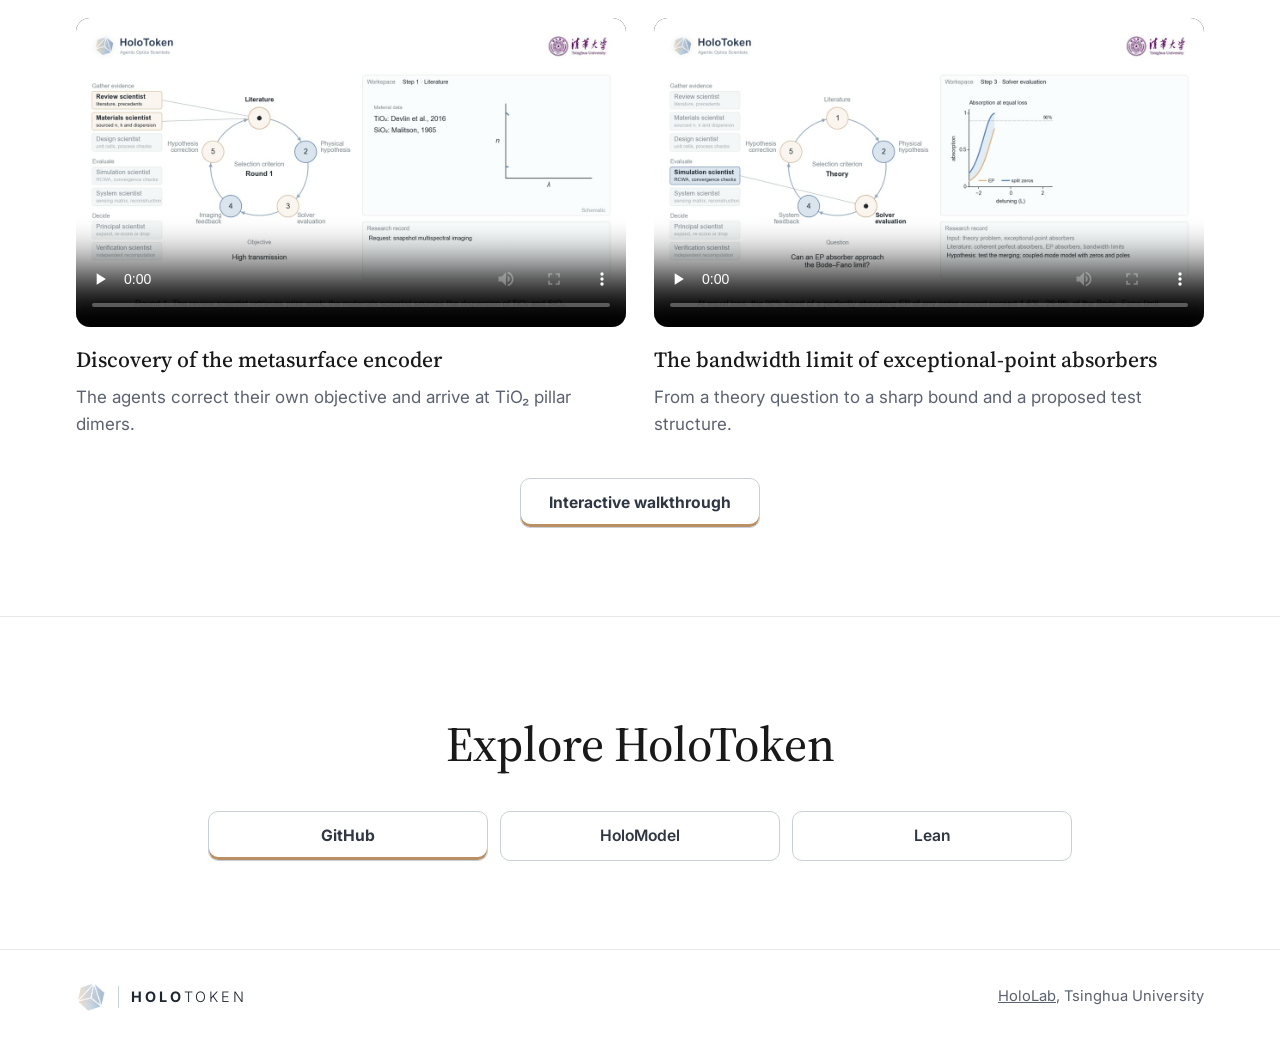
==== commit edc577d4: "Larger navigation bar" ====
--- a/docs/index.html
+++ b/docs/index.html
@@ -44,16 +44,19 @@
 
   /* nav */
   .nav { position: sticky; top: 0; z-index: 10; background: rgba(255,255,255,.92); backdrop-filter: blur(10px); -webkit-backdrop-filter: blur(10px); border-bottom: 1px solid var(--line); }
-  .nav .wrap { display: flex; align-items: center; gap: 24px; height: 64px; }
+  .nav .wrap { display: flex; align-items: center; gap: 24px; height: 72px; }
   .brand { display: flex; align-items: center; gap: 12px; text-decoration: none; color: #1e2630; font-size: .95rem; letter-spacing: .2em; }
   .brand .hair { width: 1px; height: 22px; background: #C9D0D7; display: block; }
   .brand b { font-weight: 700; } .brand .lt { font-weight: 300; }
+  .nav .brand { font-size: 1.19rem; gap: 14px; }
+  .nav .brand img { width: 36px; height: 36px; }
+  .nav .brand .hair { height: 27px; }
   .brand img { width: 30px; height: 30px; }
-  .nav-links { display: flex; gap: 26px; margin-left: auto; font-size: .94rem; align-items: center; }
+  .nav-links { display: flex; gap: 32px; margin-left: auto; font-size: 1.175rem; align-items: center; }
   .nav-links a { color: var(--muted); text-decoration: none; }
   .nav-links a:hover { color: var(--text); }
   .nav-links .cta-sm { color: #fff; background: var(--text); padding: 8px 14px; border-radius: 8px; }
-  @media (max-width: 860px) { .nav-links .opt { display: none; } }
+  @media (max-width: 960px) { .nav-links .opt { display: none; } }
 
   /* buttons */
   .btns { display: flex; flex-wrap: wrap; gap: 12px; justify-content: center; }
